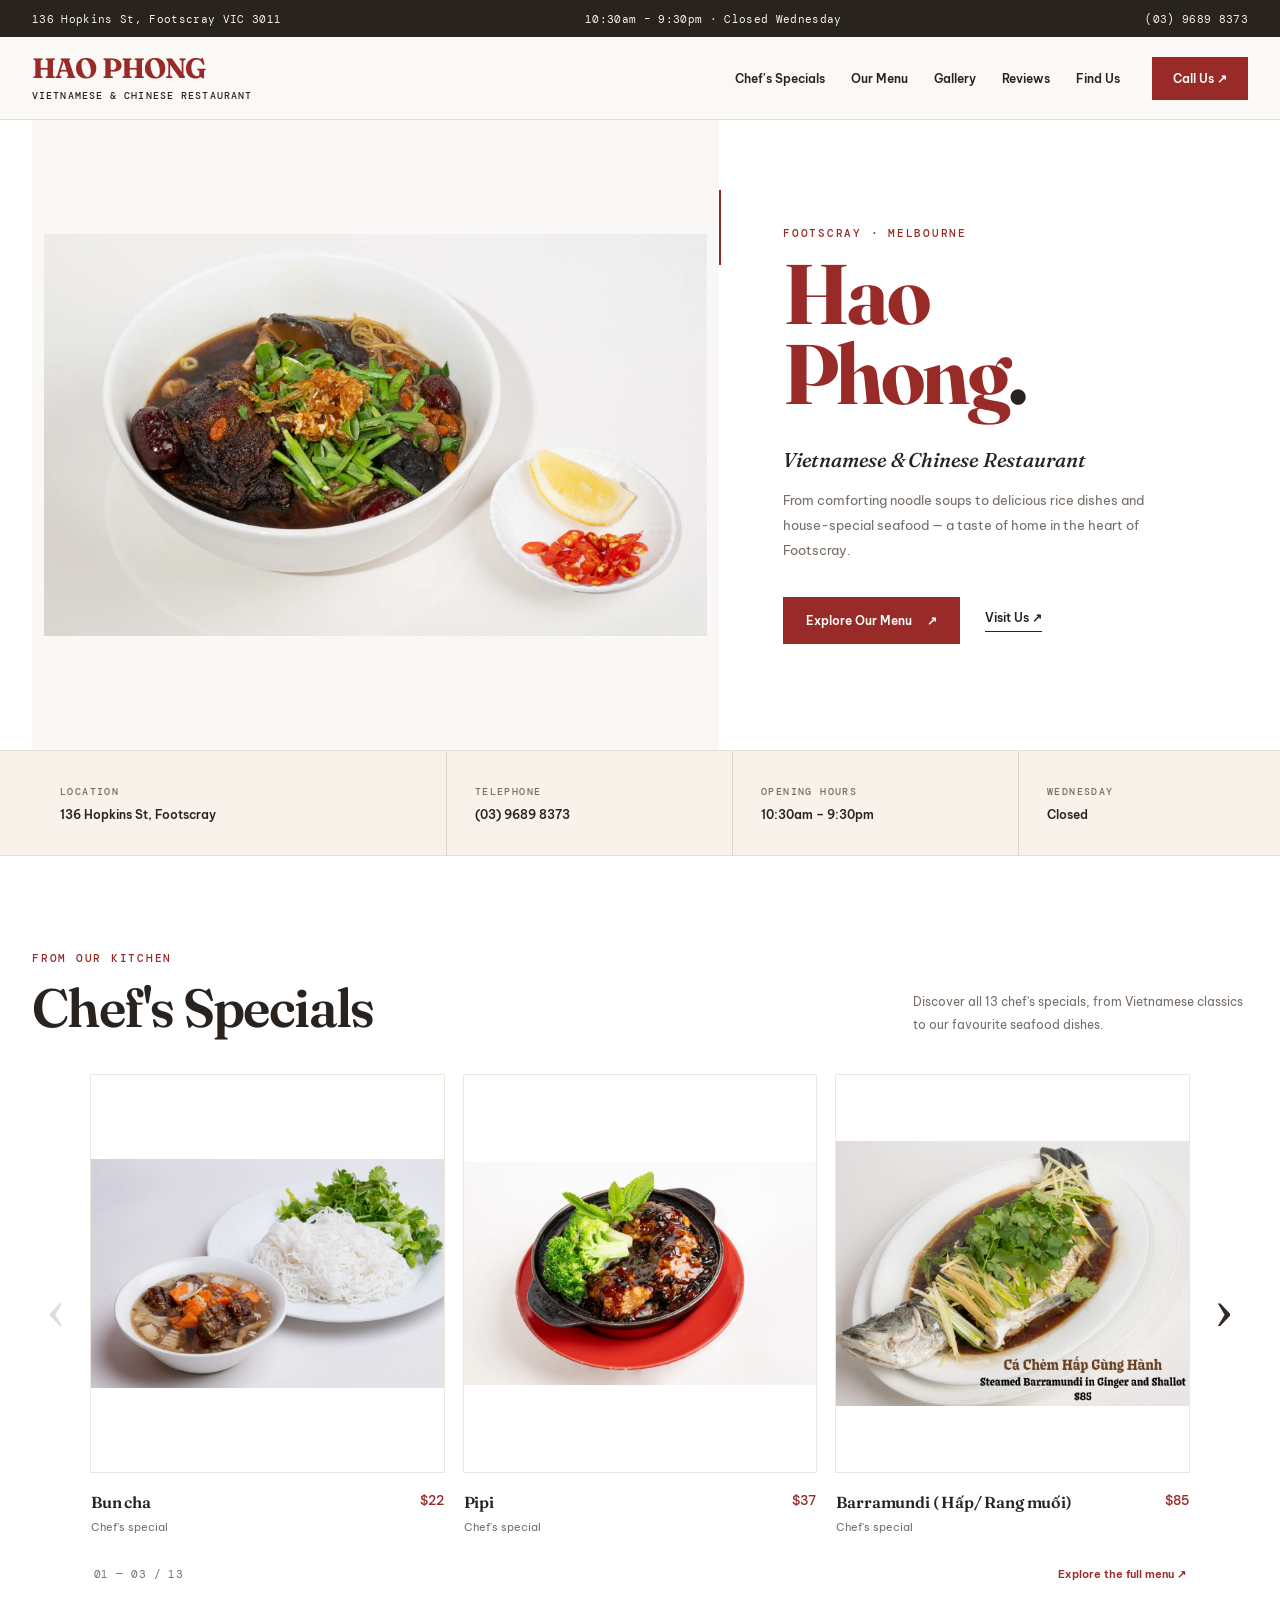
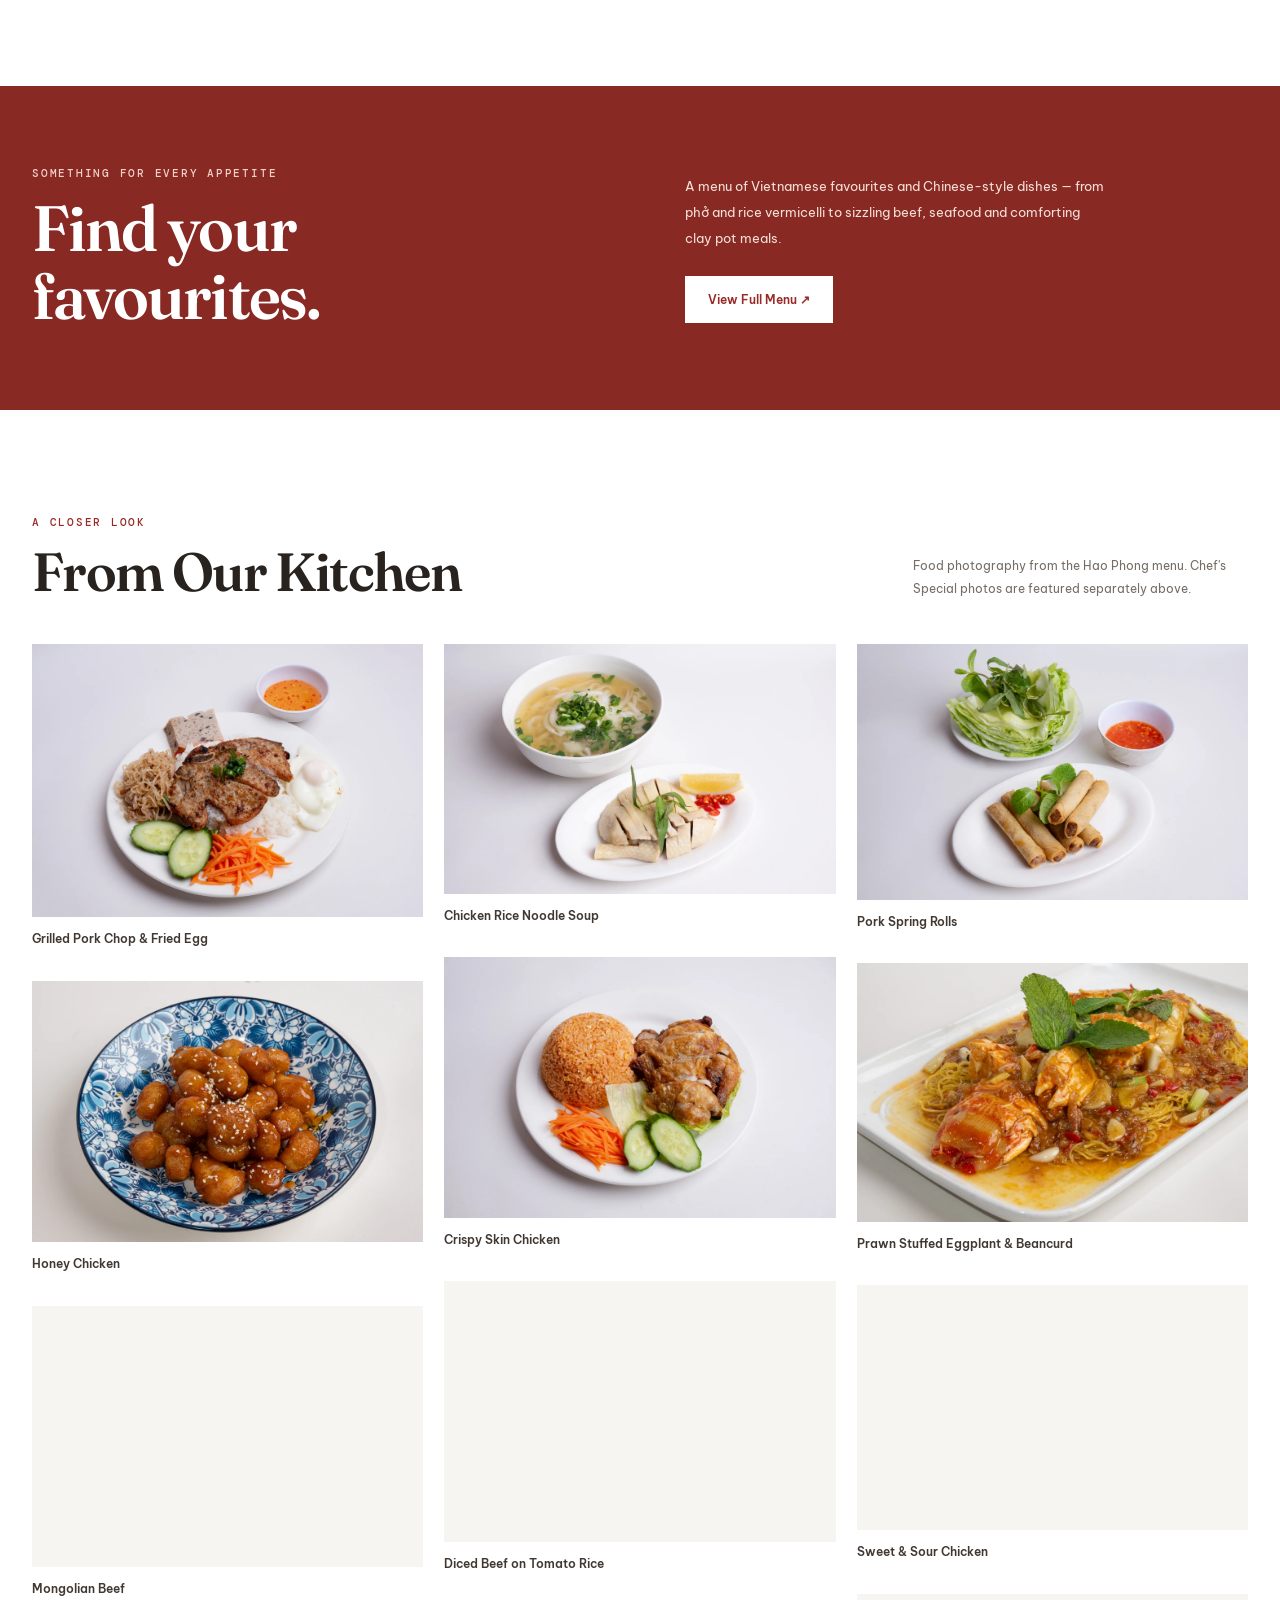
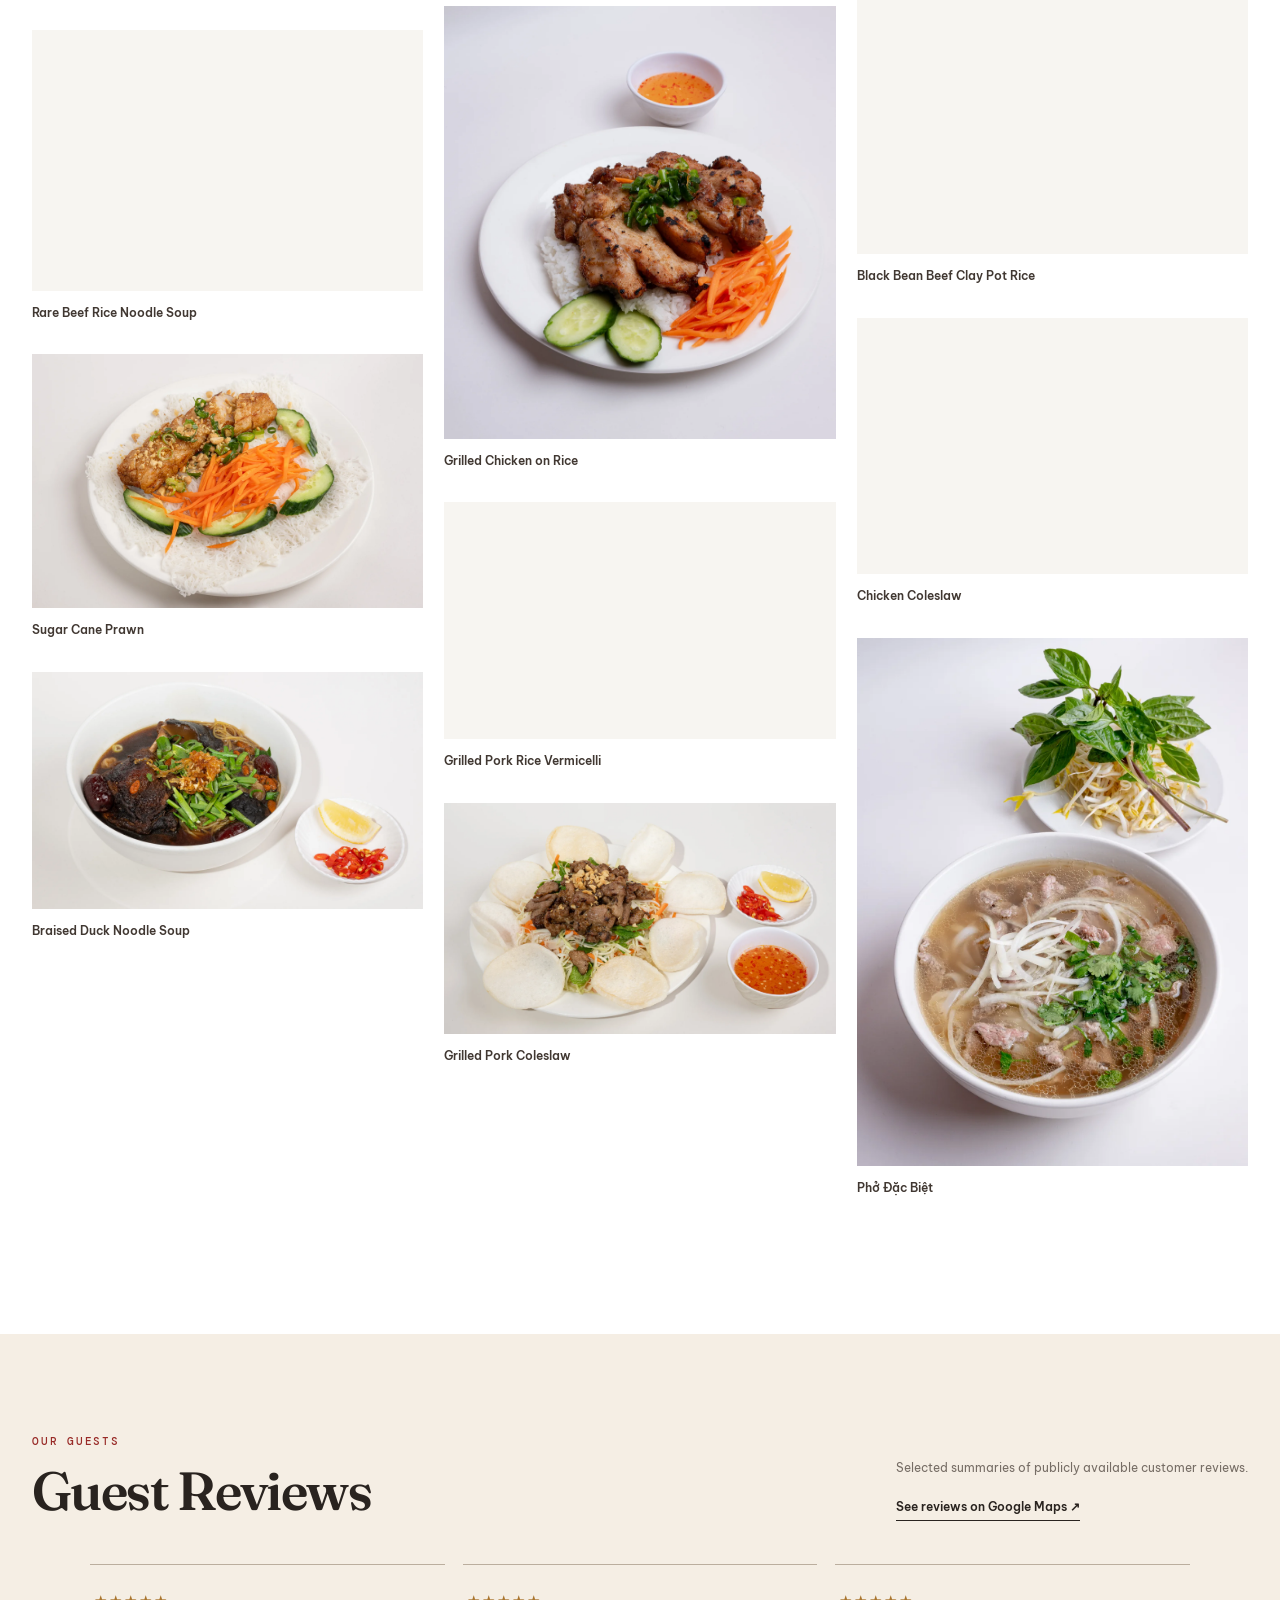
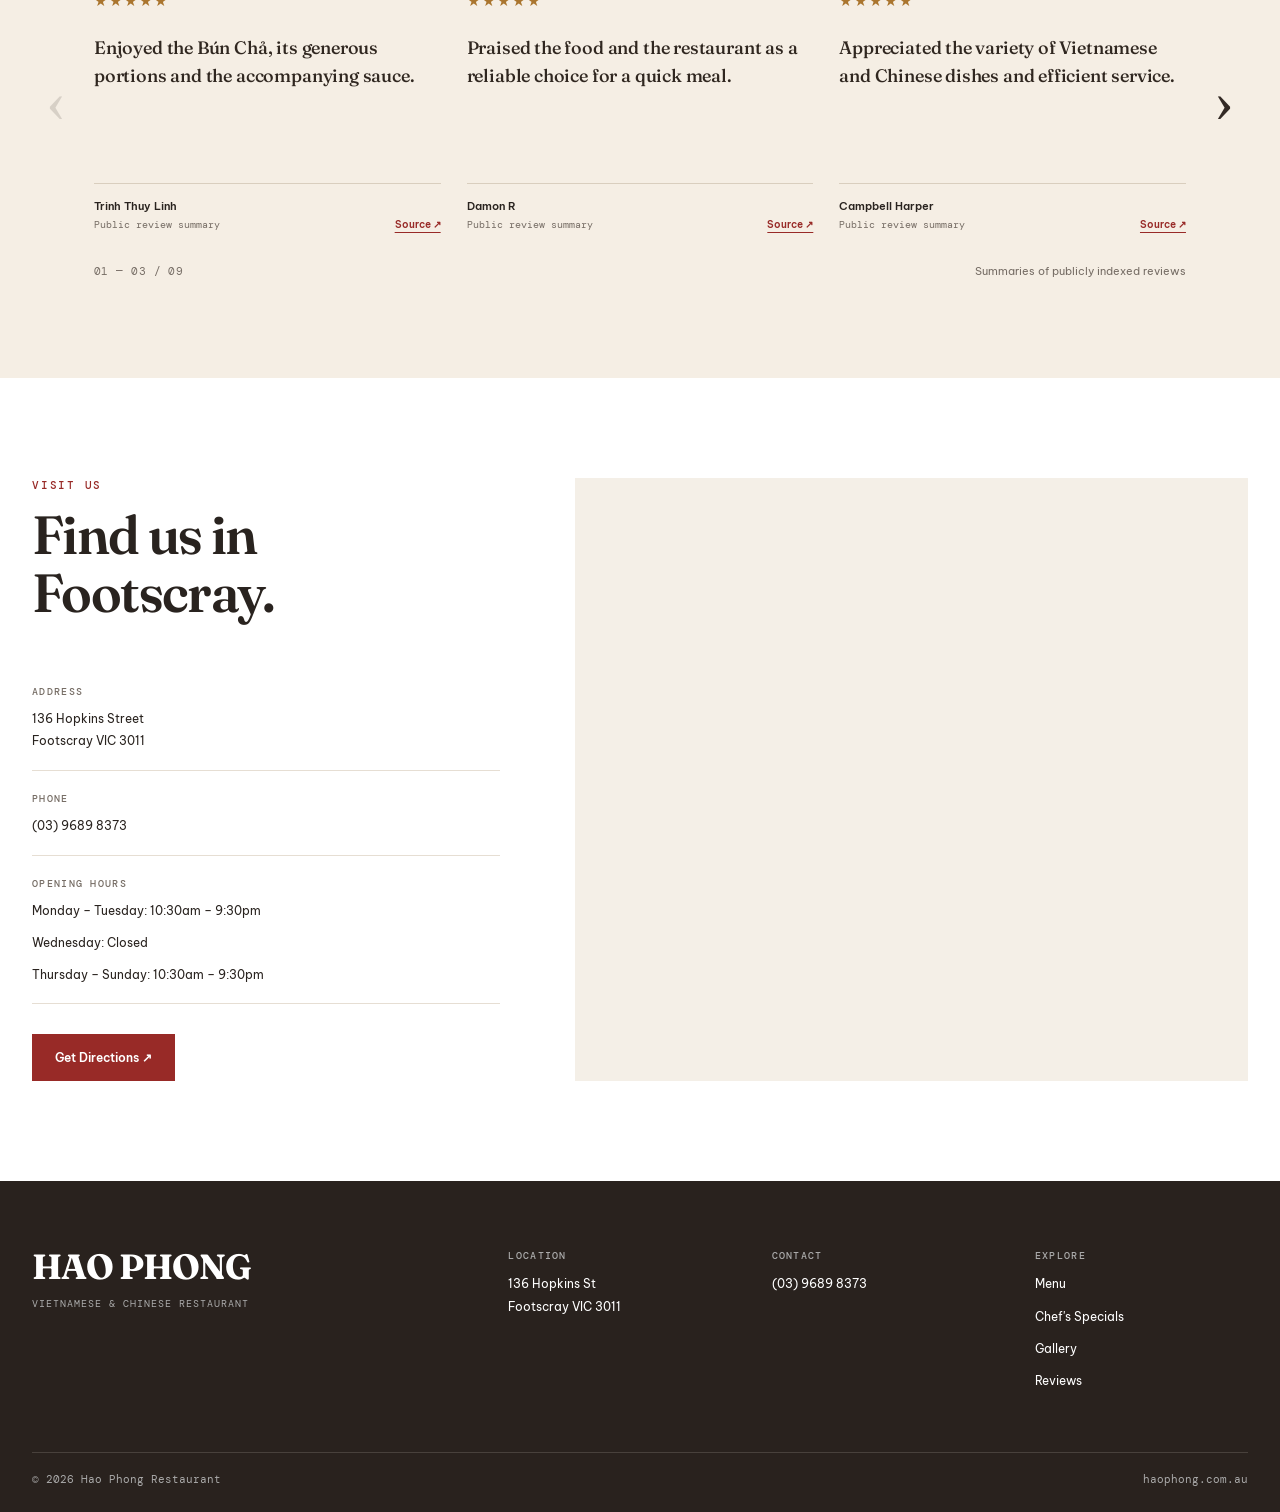
==== index.html @ 71c60405 "Initial commit" ====
<!DOCTYPE html>
<html lang="en">
<head>
  <meta charset="UTF-8">
  <meta name="viewport" content="width=device-width, initial-scale=1">
  <meta name="theme-color" content="#f8f5ef">
  <meta name="description" content="Hao Phong Vietnamese & Chinese Restaurant, 136 Hopkins Street, Footscray. Explore our chef's specials, dishes and customer reviews.">
  <title>Hao Phong | Vietnamese & Chinese Restaurant</title>

  <link rel="preconnect" href="https://fonts.googleapis.com">
  <link rel="preconnect" href="https://fonts.gstatic.com" crossorigin>
  <link href="https://fonts.googleapis.com/css2?family=Be+Vietnam+Pro:wght@400;500;600;700&family=DM+Mono:wght@400;500&family=Fraunces:ital,opsz,wght@0,9..144,500;0,9..144,600;0,9..144,700;1,9..144,500&display=swap" rel="stylesheet">
  
  
  <link rel="stylesheet" href="styles.css">
  <script src="menu-data.js" defer></script>
  <script src="script.js" defer></script>
</head>

<body data-page="home">
  <div class="topbar">
    <div class="container topbar-inner">
      <span>136 Hopkins St, Footscray VIC 3011</span>
      <span>10:30am – 9:30pm · Closed Wednesday</span>
      <a href="tel:+61396898373">(03) 9689 8373</a>
    </div>
  </div>

  <header class="site-header" id="top">
    <div class="container header-inner">
      <a href="index.html" class="brand" aria-label="Hao Phong homepage">
        <strong>HAO PHONG</strong>
        <span>VIETNAMESE & CHINESE RESTAURANT</span>
      </a>

      <button id="mobileToggle" class="mobile-toggle"
              aria-label="Toggle navigation" aria-expanded="false"
              aria-controls="mainNav" type="button">
        <span></span><span></span><span></span>
      </button>

      <nav class="main-nav" id="mainNav">
		<a href="#specials">Chef's Specials</a>
		<a href="menu.html">Our Menu</a>
        <a href="#gallery">Gallery</a>
        <a href="#reviews">Reviews</a>
        <a href="#visit">Find Us</a>
      </nav>

      <a class="header-call" href="tel:+61396898373">
        Call Us ↗
      </a>
    </div>
  </header>

  <main>
    <!-- HERO -->
    <section class="hero">
      <div class="container hero-grid">
        <div class="hero-image">
          <img src="images/a.webp" alt="Hao Phong signature dish"
               fetchpriority="high">
        </div>

        <div class="hero-copy">
          <p class="eyebrow">FOOTSCRAY · MELBOURNE</p>
          <h1>Hao<br>Phong<span>.</span></h1>
          <h2>Vietnamese & Chinese Restaurant</h2>
          <p>
            From comforting noodle soups to delicious rice dishes
            and house-special seafood — a taste of home in the
            heart of Footscray.
          </p>

          <div class="hero-actions">
            <a class="button button-primary" href="menu.html">
              Explore Our Menu <span>↗</span>
            </a>
            <a class="text-link" href="#visit">Visit Us ↗</a>
          </div>
        </div>
      </div>
    </section>

    <!-- QUICK INFORMATION -->
    <section class="quick-info">
      <div class="container info-grid">
        <div>
          <small>LOCATION</small>
          <strong>136 Hopkins St, Footscray</strong>
        </div>
        <div>
          <small>TELEPHONE</small>
          <a href="tel:+61396898373">(03) 9689 8373</a>
        </div>
        <div>
          <small>OPENING HOURS</small>
          <strong>10:30am – 9:30pm</strong>
        </div>
        <div>
          <small>WEDNESDAY</small>
          <strong>Closed</strong>
        </div>
      </div>
    </section>

    <!-- CHEF SPECIALS -->
    <section class="section specials-section" id="specials">
      <div class="container">
        <div class="section-heading">
          <div>
            <p class="eyebrow">FROM OUR KITCHEN</p>
            <h2>Chef's Specials</h2>
          </div>
          <p class="section-description">
            Discover all 13 chef's specials, from Vietnamese
            classics to our favourite seafood dishes.
          </p>
        </div>

        <div class="carousel-shell">
          <button class="carousel-arrow" id="chefPrev"
                  aria-label="Previous specials" type="button">‹</button>

          <div class="carousel-track" id="chefTrack"
               tabindex="0" aria-label="Chef's Specials"></div>

          <button class="carousel-arrow" id="chefNext"
                  aria-label="Next specials" type="button">›</button>
        </div>

        <div class="carousel-footer">
          <span id="chefPosition"></span>
          <a href="menu.html#chef-specials">
            Explore the full menu ↗
          </a>
        </div>
      </div>
    </section>

    <!-- MENU TEASER, NOT FULL MENU -->
    <section class="menu-teaser">
      <div class="container teaser-layout">
        <div>
          <p class="eyebrow">SOMETHING FOR EVERY APPETITE</p>
          <h2>Find your<br>favourites.</h2>
        </div>

        <div class="teaser-copy">
          <p>
            A menu of Vietnamese favourites and Chinese-style
            dishes — from phở and rice vermicelli to sizzling
            beef, seafood and comforting clay pot meals.
          </p>

          <a class="button button-primary" href="menu.html">
            View Full Menu ↗
          </a>
        </div>
      </div>
    </section>

    <!-- FOOD GALLERY -->
    <section class="section gallery-section" id="gallery">
      <div class="container">
        <div class="section-heading">
          <div>
            <p class="eyebrow">A CLOSER LOOK</p>
            <h2>From Our Kitchen</h2>
          </div>
          <p class="section-description">
            Food photography from the Hao Phong menu.
            Chef's Special photos are featured separately above.
          </p>
        </div>

        <div id="galleryGrid" class="gallery-grid"></div>
      </div>
    </section>

    <!-- CUSTOMER REVIEWS -->
    <section class="section reviews-section" id="reviews">
      <div class="container">
        <div class="section-heading">
          <div>
            <p class="eyebrow">OUR GUESTS</p>
            <h2>Guest Reviews</h2>
          </div>
          <div class="review-intro">
            <p>
              Selected summaries of publicly available
              customer reviews.
            </p>
            <a class="text-link" target="_blank" rel="noopener"
               href="https://www.google.com/maps/search/?api=1&query=Hao+Phong+Restaurant+136+Hopkins+St+Footscray">
              See reviews on Google Maps ↗
            </a>
          </div>
        </div>

        <div class="carousel-shell">
          <button class="carousel-arrow" id="reviewPrev"
                  aria-label="Previous reviews" type="button">‹</button>

          <div class="carousel-track review-track" id="reviewTrack"
               tabindex="0" aria-label="Customer reviews"></div>

          <button class="carousel-arrow" id="reviewNext"
                  aria-label="Next reviews" type="button">›</button>
        </div>

        <div class="carousel-footer">
          <span id="reviewPosition"></span>
          <span>Summaries of publicly indexed reviews</span>
        </div>
      </div>
    </section>

    <!-- LOCATION -->
    <section class="section visit-section" id="visit">
      <div class="container visit-grid">
        <div>
          <p class="eyebrow">VISIT US</p>
          <h2>Find us in<br>Footscray.</h2>

          <div class="visit-details">
            <div>
              <small>ADDRESS</small>
              <p>136 Hopkins Street<br>Footscray VIC 3011</p>
            </div>

            <div>
              <small>PHONE</small>
              <p><a href="tel:+61396898373">(03) 9689 8373</a></p>
            </div>

            <div>
              <small>OPENING HOURS</small>
              <p>Monday – Tuesday: 10:30am – 9:30pm</p>
              <p>Wednesday: Closed</p>
              <p>Thursday – Sunday: 10:30am – 9:30pm</p>
            </div>
          </div>

          <a class="button button-primary" target="_blank" rel="noopener"
             href="https://www.google.com/maps/search/?api=1&query=Hao+Phong+Restaurant+136+Hopkins+St+Footscray">
            Get Directions ↗
          </a>
        </div>

        <div class="map-wrap">
          <iframe title="Hao Phong Restaurant on Google Maps"
            loading="lazy"
            referrerpolicy="no-referrer-when-downgrade"
            src="https://www.google.com/maps?q=Hao%20Phong%20Restaurant%20136%20Hopkins%20St%20Footscray%20VIC%203011&output=embed">
          </iframe>
        </div>
      </div>
    </section>
  </main>

  <footer class="footer">
    <div class="container footer-grid">
      <div class="footer-brand">
        <strong>HAO PHONG</strong>
        <span>VIETNAMESE & CHINESE RESTAURANT</span>
      </div>

      <div>
        <small>LOCATION</small>
        <p>136 Hopkins St<br>Footscray VIC 3011</p>
      </div>

      <div>
        <small>CONTACT</small>
        <a href="tel:+61396898373">(03) 9689 8373</a>
      </div>

      <div class="footer-links">
        <small>EXPLORE</small>
        <a href="menu.html">Menu</a>
        <a href="#specials">Chef's Specials</a>
        <a href="#gallery">Gallery</a>
        <a href="#reviews">Reviews</a>
      </div>
    </div>

    <div class="container footer-bottom">
      <span>© 2026 Hao Phong Restaurant</span>
      <span>haophong.com.au</span>
    </div>
  </footer>

  <a class="mobile-call" href="tel:+61396898373">
    Call Hao Phong · (03) 9689 8373
  </a>
</body>
</html>
---- styles.css ----
:root {
  --red: #9f2429;
  --red-dark: #79191f;
  --ink: #251f1b;
  --muted: #736b64;
  --cream: #f8f5ef;
  --sand: #f0ebe2;
  --white: #fff;
  --line: #e0d9cf;
  --max: 1280px;
  --sans: "Be Vietnam Pro", "Microsoft YaHei", sans-serif;
  --serif: "Fraunces", Georgia, serif;
  --mono: "DM Mono", "Microsoft YaHei", monospace;
}

* { box-sizing: border-box; }

html { scroll-behavior: smooth; }

body {
  margin: 0;
  color: var(--ink);
  background: var(--cream);
  font-family: var(--sans);
  -webkit-font-smoothing: antialiased;
  -moz-osx-font-smoothing: grayscale;
}

a { color: inherit; text-decoration: none; }
button, input { font: inherit; }
button { cursor: pointer; }
img { display: block; max-width: 100%; }
[hidden] { display: none !important; }

button:focus-visible,
a:focus-visible,
input:focus-visible {
  outline: 2px solid var(--red);
  outline-offset: 3px;
}

.container {
  width: min(var(--max), calc(100% - 56px));
  margin: 0 auto;
}

section[id] { scroll-margin-top: 110px; }

.eyebrow {
  margin: 0 0 14px;
  color: var(--red);
  font-family: var(--mono);
  font-size: 11px;
  font-weight: 500;
  letter-spacing: .16em;
  text-transform: uppercase;
}

h1, h2, h3, p { overflow-wrap: break-word; }

/* ======================================
   TOP BAR + HEADER
====================================== */

.topbar {
  background: var(--ink);
  color: #f8f3ed;
  font-family: var(--mono);
  font-size: 11px;
  letter-spacing: .03em;
  font-variant-numeric: tabular-nums;
}

.topbar-inner {
  min-height: 37px;
  display: flex;
  align-items: center;
  justify-content: space-between;
  gap: 20px;
}

.site-header {
  position: sticky;
  top: 0;
  z-index: 100;
  background: rgba(248,245,239,.97);
  border-bottom: 1px solid var(--line);
  backdrop-filter: blur(12px);
}

.header-inner {
  min-height: 85px;
  display: flex;
  align-items: center;
  gap: 32px;
}

.brand {
  display: flex;
  flex-direction: column;
  gap: 7px;
  margin-right: auto;
}

.brand strong {
  color: var(--red);
  font-family: var(--serif);
  font-size: 28px;
  font-weight: 700;
  letter-spacing: -.03em;
  line-height: 1;
}

.brand span {
  font-family: var(--mono);
  font-size: 10px;
  font-weight: 500;
  letter-spacing: .12em;
  text-transform: uppercase;
}

.main-nav {
  display: flex;
  align-items: center;
  gap: 26px;
}

.main-nav a {
  position: relative;
  padding: 32px 0;
  font-size: 12px;
  font-weight: 600;
  white-space: nowrap;
}

.main-nav a::after {
  content: "";
  position: absolute;
  bottom: 23px;
  left: 0;
  right: 100%;
  height: 2px;
  background: var(--red);
  transition: right .2s;
}

.main-nav a:hover::after,
.main-nav a.active::after {
  right: 0;
}

.header-call {
  padding: 13px 18px;
  background: var(--ink);
  color: white;
  font-size: 12px;
  font-weight: 600;
  white-space: nowrap;
}

.header-call:hover {
  background: var(--red);
}

.mobile-toggle { display: none; }

/* ======================================
   BUTTONS
====================================== */

.button {
  min-height: 47px;
  padding: 0 22px;
  display: inline-flex;
  align-items: center;
  justify-content: center;
  gap: 15px;
  font-size: 12px;
  font-weight: 600;
  border: 1px solid transparent;
  transition: background .2s, color .2s;
}

.button-primary {
  background: var(--red);
  color: white;
}

.button-primary:hover {
  background: var(--red-dark);
}

.button-outline {
  background: transparent;
  border-color: var(--ink);
}

.button-outline:hover {
  background: var(--ink);
  color: white;
}

.text-link {
  display: inline-flex;
  align-items: center;
  padding-bottom: 6px;
  border-bottom: 1px solid currentColor;
  font-size: 12px;
  font-weight: 600;
}

.text-link:hover { color: var(--red); }

/* ======================================
   HERO
====================================== */

.hero { background: #fff; }

.hero-grid {
  min-height: 590px;
  display: grid;
  grid-template-columns: minmax(0, 1.18fr) minmax(0, .9fr);
}

.hero-image {
  display: flex;
  align-items: center;
  justify-content: center;
  min-width: 0;
  background: white;
}

.hero-image img {
  width: 100%;
  max-height: 640px;
  object-fit: contain;
}

.hero-copy {
  display: flex;
  flex-direction: column;
  justify-content: center;
  padding: 60px 45px 60px 65px;
}

.hero-copy h1 {
  margin: 0;
  font: 700 clamp(68px, 6.6vw, 102px)/.95 var(--serif);
  letter-spacing: -.03em;
  color: var(--red);
}

.hero-copy h1 span { color: var(--ink); }

.hero-copy h2 {
  margin: 28px 0 14px;
  font: italic 500 20px/1.4 var(--serif);
  letter-spacing: -.01em;
}

.hero-copy > p:not(.eyebrow) {
  max-width: 400px;
  margin: 0;
  color: var(--muted);
  font-size: 13px;
  line-height: 1.9;
}

.hero-actions {
  display: flex;
  flex-wrap: wrap;
  align-items: center;
  gap: 25px;
  margin-top: 32px;
}

/* ======================================
   QUICK INFO
====================================== */

.quick-info {
  background: var(--sand);
  border-block: 1px solid var(--line);
}

.info-grid {
  display: grid;
  grid-template-columns: 1.45fr 1fr 1fr .8fr;
}

.info-grid > div {
  min-height: 104px;
  padding: 20px 25px;
  display: flex;
  flex-direction: column;
  justify-content: center;
  gap: 9px;
  border-right: 1px solid #d9d1c5;
}

.info-grid > div:last-child { border-right: 0; }

.info-grid small,
.visit-details small,
.footer small {
  color: var(--muted);
  font-family: var(--mono);
  font-size: 10px;
  font-weight: 500;
  letter-spacing: .13em;
  text-transform: uppercase;
}

.info-grid strong,
.info-grid a {
  font-size: 12px;
  font-weight: 600;
  font-variant-numeric: tabular-nums;
}

/* ======================================
   SECTIONS
====================================== */

.section { padding: 100px 0; }

.section-heading {
  display: flex;
  align-items: end;
  justify-content: space-between;
  gap: 38px;
  margin-bottom: 43px;
}

.section-heading h2,
.visit-section h2,
.menu-teaser h2 {
  font: 600 clamp(39px, 4.4vw, 60px)/1.08 var(--serif);
  letter-spacing: -.03em;
  margin: 0;
}

.section-description {
  max-width: 350px;
  color: var(--muted);
  font-size: 12px;
  line-height: 1.9;
  margin: 0;
}

/* ======================================
   CAROUSELS
====================================== */

.carousel-shell {
  display: grid;
  grid-template-columns: 48px minmax(0, 1fr) 48px;
  align-items: center;
  gap: 14px;
}

.carousel-arrow {
  width: 48px;
  height: 75px;
  padding: 0;
  background: transparent;
  border: 0;
  font: 300 58px/1 Georgia, serif;
  color: var(--ink);
}

.carousel-arrow:hover:not(:disabled) {
  color: var(--red);
}

.carousel-arrow:disabled {
  opacity: .2;
  cursor: default;
}

.carousel-track {
  display: grid;
  grid-auto-flow: column;
  grid-auto-columns: calc((100% - 36px) / 3);
  gap: 18px;
  overflow-x: auto;
  scroll-behavior: smooth;
  scroll-snap-type: x mandatory;
  overscroll-behavior-x: contain;
  scrollbar-width: none;
}

.carousel-track::-webkit-scrollbar { display: none; }

.carousel-track > * {
  min-width: 0;
  scroll-snap-align: start;
}

.carousel-footer {
  margin: 23px 62px 0;
  display: flex;
  justify-content: space-between;
  gap: 20px;
  color: var(--muted);
  font-size: 11px;
}

#chefPosition,
#reviewPosition {
  font-family: var(--mono);
  font-variant-numeric: tabular-nums;
  letter-spacing: .04em;
}

.carousel-footer a {
  color: var(--red);
  font-weight: 600;
}

/* ======================================
   CHEF SPECIALS
====================================== */

.specials-section { background: white; }

.chef-card {
  display: flex;
  flex-direction: column;
  height: 100%;
}

.chef-photo {
  aspect-ratio: 4 / 3.7;
  display: flex;
  align-items: center;
  justify-content: center;
  overflow: hidden;
  background: #faf8f5;
  border: 1px solid var(--line);
}

.chef-photo img {
  width: 100%;
  height: 100%;
  object-fit: contain;
}

.chef-photo .placeholder {
  padding: 30px;
  color: #968b80;
  text-align: center;
  font-family: var(--mono);
  font-size: 11px;
  font-weight: 500;
  letter-spacing: .13em;
}

.chef-card-info {
  display: flex;
  align-items: start;
  justify-content: space-between;
  gap: 17px;
  padding: 17px 1px 8px;
}

.chef-card-info h3 {
  margin: 0;
  font-family: var(--serif);
  font-size: 16px;
  font-weight: 600;
  letter-spacing: -.01em;
  line-height: 1.45;
}

.chef-card-info p {
  margin: 5px 0 0;
  color: var(--muted);
  font-size: 11px;
}

.chef-price {
  color: var(--red);
  font-family: var(--mono);
  font-size: 14px;
  font-weight: 500;
  font-variant-numeric: tabular-nums;
  white-space: nowrap;
}

/* ======================================
   SHORT MENU PROMOTION
====================================== */

.menu-teaser {
  background: var(--red);
  color: white;
  padding: 77px 0;
}

.teaser-layout {
  display: grid;
  grid-template-columns: 1fr 1fr;
  gap: 90px;
  align-items: center;
}

.menu-teaser .eyebrow { color: #f3cfc9; }

.menu-teaser h2 { font-size: clamp(42px, 5vw, 70px); }

.teaser-copy p {
  max-width: 420px;
  margin: 0 0 25px;
  color: #f3dcda;
  font-size: 13px;
  line-height: 1.9;
}

.teaser-copy .button {
  background: white;
  color: var(--red);
}

.teaser-copy .button:hover {
  background: #f0e4db;
}

/* ======================================
   FOOD GALLERY
====================================== */

.gallery-section { background: #fff; }

.gallery-grid {
  columns: 3;
  column-gap: 18px;
}

.gallery-item {
  display: inline-block;
  width: 100%;
  margin: 0 0 27px;
  break-inside: avoid;
  vertical-align: top;
}

.gallery-item img {
  width: 100%;
  height: auto;
  object-fit: contain;
}

.gallery-item figcaption {
  padding: 13px 0 0;
  font-size: 12px;
  font-weight: 600;
  line-height: 1.7;
}

/* ======================================
   CUSTOMER REVIEWS
====================================== */

.reviews-section { background: var(--sand); }

.review-intro { max-width: 360px; }

.review-intro p {
  margin: 0 0 17px;
  font-size: 12px;
  line-height: 1.9;
  color: var(--muted);
}

.review-card {
  min-height: 268px;
  padding: 28px;
  display: flex;
  flex-direction: column;
  background: white;
  border: 1px solid var(--line);
}

.review-stars {
  color: #ac812f;
  font-size: 17px;
  letter-spacing: 2px;
}

.review-summary {
  margin: 23px 0 27px;
  font: 500 17px/1.6 var(--serif);
  letter-spacing: -.01em;
}

.review-meta {
  display: flex;
  justify-content: space-between;
  align-items: end;
  gap: 10px;
  margin-top: auto;
}

.review-meta strong {
  display: block;
  font-size: 12px;
}

.review-meta small {
  display: block;
  margin-top: 5px;
  color: var(--muted);
  font-family: var(--mono);
  font-size: 10px;
}

.review-meta a {
  color: var(--red);
  white-space: nowrap;
  font-size: 11px;
  font-weight: 600;
}

/* ======================================
   LOCATION
====================================== */

.visit-section { background: white; }

.visit-grid {
  display: grid;
  grid-template-columns: .82fr 1.18fr;
  align-items: stretch;
  gap: 75px;
}

.visit-details { margin: 42px 0 30px; }

.visit-details > div {
  padding: 17px 0;
  border-bottom: 1px solid var(--line);
}

.visit-details p {
  margin: 9px 0 0;
  font-size: 12px;
  line-height: 1.9;
  font-variant-numeric: tabular-nums;
}

.map-wrap {
  min-height: 570px;
  background: var(--sand);
}

.map-wrap iframe {
  width: 100%;
  height: 100%;
  min-height: 570px;
  border: 0;
}

/* ======================================
   MENU PAGE HERO
====================================== */

.menu-hero {
  padding: 53px 0 66px;
  background: var(--cream);
  border-bottom: 1px solid var(--line);
}

.menu-hero-inner { max-width: 850px; }

.back-link {
  display: inline-block;
  margin-bottom: 45px;
  color: var(--muted);
  font-size: 12px;
  font-weight: 600;
}

.back-link:hover { color: var(--red); }

.menu-hero h1 {
  margin: 0 0 18px;
  font: 700 clamp(65px, 7vw, 100px)/1.04 var(--serif);
  letter-spacing: -.03em;
}

.menu-hero h1 span { color: var(--red); }

.menu-hero-inner > p:last-child {
  margin: 0;
  max-width: 530px;
  color: var(--muted);
  font-size: 13px;
  line-height: 1.9;
}

/* ======================================
   MENU PAGE CONTROLS
====================================== */

.menu-page-section {
  padding: 66px 0 95px;
  background: white;
}

.menu-controls {
  display: flex;
  align-items: end;
  justify-content: space-between;
  gap: 40px;
  margin-bottom: 25px;
}

.small-heading {
  margin: 0 0 7px;
  font-family: var(--mono);
  font-size: 11px;
  font-weight: 500;
  letter-spacing: .14em;
  text-transform: uppercase;
}

#menuTotalCategories {
  color: var(--muted);
  font-family: var(--mono);
  font-size: 11px;
  font-variant-numeric: tabular-nums;
}

.search-field {
  display: flex;
  align-items: center;
  gap: 12px;
  width: min(400px, 100%);
  padding: 0 15px;
  background: var(--cream);
  border: 1px solid var(--line);
}

.search-field > span {
  font-size: 23px;
  color: var(--muted);
}

.search-field input {
  width: 100%;
  min-width: 0;
  height: 49px;
  border: none;
  background: transparent;
  outline: none;
  font-size: 12px;
}

.category-scroller {
  overflow-x: auto;
  padding: 0 0 17px;
  border-bottom: 1px solid var(--line);
  scrollbar-width: thin;
}

.category-tabs {
  display: flex;
  width: max-content;
  gap: 8px;
  align-items: center;
}

.category-tabs button {
  flex: 0 0 auto;
  border: 1px solid var(--line);
  padding: 12px 16px;
  background: var(--cream);
  color: var(--muted);
  font-family: var(--mono);
  font-size: 11px;
  font-weight: 500;
  letter-spacing: .04em;
  text-transform: uppercase;
  white-space: nowrap;
  transition: background .2s, color .2s;
}

.category-tabs button:hover {
  border-color: var(--red);
  color: var(--red);
}

.category-tabs button.active {
  background: var(--red);
  border-color: var(--red);
  color: white;
}

.menu-content-header {
  padding: 50px 0 20px;
  display: flex;
  justify-content: space-between;
  align-items: end;
  gap: 25px;
  border-bottom: 2px solid var(--ink);
}

.menu-content-header h2 {
  margin: 0;
  font: 600 clamp(32px, 4vw, 45px)/1.15 var(--serif);
  letter-spacing: -.025em;
}

#menuItemCount {
  color: var(--muted);
  font-family: var(--mono);
  font-size: 11px;
  font-variant-numeric: tabular-nums;
  white-space: nowrap;
}

.menu-items {
  display: grid;
  grid-template-columns: repeat(2, minmax(0, 1fr));
  column-gap: 60px;
}

.menu-item {
  padding: 21px 0;
  display: flex;
  justify-content: space-between;
  align-items: start;
  gap: 20px;
  border-bottom: 1px solid var(--line);
  min-width: 0;
}

.menu-item-main {
  min-width: 0;
}

.menu-item strong {
  display: block;
  font-size: 13px;
  font-weight: 600;
  line-height: 1.65;
}

.menu-item small {
  display: block;
  margin-top: 6px;
  color: var(--muted);
  font-size: 11px;
  line-height: 1.7;
}

.menu-item .search-category {
  color: var(--red);
  font-family: var(--mono);
  font-size: 10px;
  font-weight: 500;
  letter-spacing: .05em;
  text-transform: uppercase;
}

.menu-price {
  flex: 0 0 auto;
  color: var(--red);
  font-family: var(--mono);
  font-size: 13px;
  font-weight: 500;
  font-variant-numeric: tabular-nums;
  white-space: nowrap;
}

.menu-empty {
  padding: 50px 0;
  text-align: center;
}

.menu-empty h3 {
  font: 600 27px/1.3 var(--serif);
  letter-spacing: -.02em;
}

.menu-empty p {
  color: var(--muted);
  font-size: 12px;
  margin-bottom: 25px;
}

.menu-page-footer {
  margin-top: 45px;
  padding-top: 24px;
  border-top: 1px solid var(--line);
  display: flex;
  align-items: center;
  justify-content: space-between;
  gap: 30px;
}

.menu-page-footer p {
  margin: 0;
  color: var(--muted);
  font-size: 11px;
  line-height: 1.8;
}

/* ======================================
   FOOTER
====================================== */

.footer {
  padding: 64px 0 26px;
  color: white;
  background: var(--ink);
}

.footer-grid {
  display: grid;
  grid-template-columns: 2fr 1fr 1fr 1fr;
  gap: 50px;
}

.footer-brand strong {
  display: block;
  font-family: var(--serif);
  font-size: 36px;
  font-weight: 700;
  letter-spacing: -.03em;
}

.footer-brand span {
  display: block;
  margin-top: 9px;
  color: #aaa;
  font-family: var(--mono);
  font-size: 10px;
  letter-spacing: .1em;
  text-transform: uppercase;
}

.footer small { color: #aaa; }

.footer p,
.footer-grid > div > a {
  display: block;
  margin: 10px 0 0;
  font-size: 12px;
  line-height: 1.85;
  font-variant-numeric: tabular-nums;
}

.footer-grid a:hover { color: #f0c9c4; }

.footer-bottom {
  display: flex;
  justify-content: space-between;
  gap: 15px;
  margin-top: 60px;
  padding-top: 19px;
  border-top: 1px solid #48413c;
  color: #aaa;
  font-family: var(--mono);
  font-size: 11px;
}

.mobile-call { display: none; }

/* ======================================
   TABLET
====================================== */

@media (max-width: 1080px) {
  .main-nav { gap: 15px; }
  .main-nav a { font-size: 11px; }
  .header-inner { gap: 20px; }

  .hero-copy { padding: 42px 25px; }

  .carousel-track {
    grid-auto-columns: calc((100% - 18px) / 2);
  }

  .gallery-grid { columns: 2; }

  .menu-items { column-gap: 35px; }

  .visit-grid { gap: 35px; }
}

/* ======================================
   MOBILE
====================================== */

@media (max-width: 760px) {
  body { padding-bottom: 57px; }

  .container { width: calc(100% - 32px); }

  .topbar-inner { justify-content: center; }
  .topbar-inner span:nth-child(2),
  .topbar-inner a { display: none; }

  .header-inner { min-height: 68px; }

  .brand strong { font-size: 23px; }
  .brand span { font-size: 8px; }
  .header-call { display: none; }

  .mobile-toggle {
    display: flex;
    flex-direction: column;
    justify-content: center;
    gap: 5px;
    padding: 10px;
    background: transparent;
    border: 0;
  }

  .mobile-toggle span {
    display: block;
    width: 25px;
    height: 2px;
    background: var(--ink);
  }

  .main-nav {
    display: none;
    position: absolute;
    left: 0;
    right: 0;
    top: 68px;
    flex-direction: column;
    align-items: stretch;
    gap: 0;
    padding: 8px 20px 20px;
    background: var(--cream);
    border-bottom: 1px solid var(--line);
  }

  .main-nav.open { display: flex; }

  .main-nav a {
    padding: 15px 0;
    border-bottom: 1px solid var(--line);
  }

  .main-nav a::after { display: none; }

  .hero-grid {
    grid-template-columns: 1fr;
    min-height: auto;
  }

  .hero-image img { max-height: 410px; }
  .hero-copy { padding: 36px 12px 50px; }
  .hero-copy h1 { font-size: 68px; }

  .info-grid { grid-template-columns: 1fr 1fr; }

  .info-grid > div {
    min-height: 97px;
    padding: 17px 12px;
    border-bottom: 1px solid var(--line);
  }

  .info-grid > div:nth-child(even) { border-right: 0; }
  .info-grid strong { font-size: 11px; }

  .section { padding: 68px 0; }

  .section-heading {
    flex-direction: column;
    align-items: flex-start;
    gap: 15px;
  }

  .carousel-shell {
    grid-template-columns: 32px minmax(0, 1fr) 32px;
    gap: 4px;
  }

  .carousel-arrow {
    width: 32px;
    font-size: 44px;
  }

  .carousel-track {
    grid-auto-columns: 100%;
    gap: 12px;
  }

  .carousel-footer {
    margin: 20px 37px 0;
  }

  .teaser-layout {
    grid-template-columns: 1fr;
    gap: 30px;
  }

  .menu-teaser { padding: 64px 0; }

  .gallery-grid {
    columns: 2;
    column-gap: 12px;
  }

  .gallery-item { margin-bottom: 19px; }

  .review-card {
    padding: 23px;
    min-height: 240px;
  }

  .visit-grid { grid-template-columns: 1fr; }

  .map-wrap,
  .map-wrap iframe { min-height: 400px; }

  .menu-hero {
    padding: 36px 0 48px;
  }

  .menu-hero h1 { font-size: 62px; }

  .back-link { margin-bottom: 38px; }

  .menu-page-section { padding: 43px 0 72px; }

  .menu-controls {
    flex-direction: column;
    align-items: stretch;
    gap: 20px;
  }

  .search-field { width: 100%; }

  .menu-content-header { padding-top: 37px; }

  .menu-items { grid-template-columns: 1fr; }

  .menu-page-footer {
    flex-direction: column;
    align-items: flex-start;
  }

  .footer-grid {
    grid-template-columns: 1fr 1fr;
    gap: 35px;
  }

  .footer-brand { grid-column: 1 / -1; }

  .footer-bottom {
    flex-direction: column;
    gap: 8px;
  }

  .mobile-call {
    display: flex;
    position: fixed;
    z-index: 200;
    left: 0;
    right: 0;
    bottom: 0;
    height: 57px;
    align-items: center;
    justify-content: center;
    background: var(--red);
    color: white;
    font-size: 12px;
    font-weight: 600;
  }
}

@media (max-width: 480px) {
  .gallery-grid { columns: 1; }

  .hero-copy h1 { font-size: 60px; }

  .footer-grid { grid-template-columns: 1fr; }

  .menu-item {
    padding: 17px 0;
    gap: 12px;
  }
}

@media (prefers-reduced-motion: reduce) {
  html,
  .carousel-track {
    scroll-behavior: auto;
  }

  *,
  *::before,
  *::after {
    transition-duration: .01ms !important;
  }
}

/* ==================================================
   HAO PHONG — V5 EDITORIAL RESTAURANT REDESIGN
   Add AFTER the existing styles.css rules.
================================================== */

:root {
  --red: #982a27;
  --red-dark: #70201f;
  --ink: #29231f;
  --muted: #766d65;
  --cream: #fbf9f5;
  --sand: #f4efe7;
  --line: #e6ded3;
  --sans: "Be Vietnam Pro", "Microsoft YaHei", sans-serif;
  --serif: "Fraunces", Georgia, serif;
  --mono: "DM Mono", "Microsoft YaHei", monospace;
}

html {
  scroll-behavior: smooth;
}

body {
  color: var(--ink);
  background: var(--cream);
  font-family: var(--sans);
  font-size: 14px;
}

.container {
  width: min(1260px, calc(100% - 64px));
}

.site-header {
  background: rgba(251,249,245,.98);
  border-bottom: 1px solid var(--line);
  backdrop-filter: blur(14px);
}

.header-inner {
  min-height: 82px;
}

.brand strong {
  font-family: var(--serif);
  font-size: 28px;
  font-weight: 700;
  letter-spacing: -.03em;
  color: var(--red);
}

.brand span {
  font-family: var(--mono);
  font-size: 10px;
  font-weight: 500;
  letter-spacing: .11em;
}

.main-nav a {
  font-size: 12px;
  font-weight: 600;
}

.header-call {
  background: var(--red);
  padding: 14px 21px;
}

.header-call:hover {
  background: var(--red-dark);
}

.eyebrow {
  color: var(--red);
  font-family: var(--mono);
  font-size: 11px;
  letter-spacing: .16em;
  font-weight: 500;
}

.section-heading h2,
.visit-section h2,
.menu-teaser h2 {
  font: 600 clamp(39px, 4.2vw, 58px)/1.08 var(--serif);
  letter-spacing: -.03em;
}

.section-description {
  max-width: 335px;
  line-height: 1.9;
  font-size: 12px;
}

.button {
  border-radius: 0;
  font-weight: 600;
  letter-spacing: 0;
}

.button-primary {
  background: var(--red);
}

/* ==================================================
   HERO — FOOD FIRST
================================================== */

.hero {
  background: #fff;
}

.hero-grid {
  display: grid;
  grid-template-columns: minmax(0,1.13fr) minmax(0,.87fr);
  min-height: 630px;
}

.hero-image {
  min-width: 0;
  min-height: 580px;
  display: flex;
  align-items: center;
  justify-content: center;
  background: #f9f8f6;
  overflow: hidden;
}

.hero-image img {
  width: 100%;
  height: 100%;
  max-height: 630px;
  padding: 12px;
  object-fit: contain;
  object-position: center;
}

.hero-copy {
  position: relative;
  padding: 70px clamp(35px,5vw,80px);
  display: flex;
  flex-direction: column;
  justify-content: center;
  background: #fff;
}

.hero-copy::before {
  content: "";
  position: absolute;
  top: 70px;
  left: 0;
  width: 2px;
  height: 75px;
  background: var(--red);
}

.hero-copy h1 {
  font: 700 clamp(70px,6.6vw,102px)/.95 var(--serif);
  letter-spacing: -.03em;
  color: var(--red);
}

.hero-copy h2 {
  margin-top: 32px;
  font: italic 500 20px/1.4 var(--serif);
  letter-spacing: -.01em;
}

.hero-copy > p:not(.eyebrow) {
  max-width: 370px;
  font-size: 13px;
  line-height: 1.9;
}

.hero-actions {
  margin-top: 35px;
}

/* ==================================================
   QUICK INFORMATION — THIN RULES, NO CARDS
================================================== */

.quick-info {
  background: #f7f2ea;
}

.info-grid > div {
  padding: 24px 28px;
  border-right: 1px solid #ded6c9;
}

.info-grid small {
  font-family: var(--mono);
  letter-spacing: .14em;
  font-size: 10px;
  font-weight: 500;
}

.info-grid strong,
.info-grid a {
  font-size: 12px;
  font-variant-numeric: tabular-nums;
}

/* ==================================================
   CHEF'S SPECIALS — THREE PORTRAIT IMAGES
================================================== */

.specials-section {
  padding: 95px 0 105px;
  background: white;
}

.specials-section .section-heading {
  margin-bottom: 37px;
}

.carousel-shell {
  grid-template-columns: 48px minmax(0,1fr) 48px;
  gap: 10px;
}

.carousel-track {
  display: grid;
  grid-auto-flow: column;
  grid-auto-columns: calc((100% - 36px) / 3);
  gap: 18px;
  overflow-x: auto;
  scroll-snap-type: x mandatory;
  scroll-behavior: smooth;
  scrollbar-width: none;
  overscroll-behavior-x: contain;
}

.carousel-track::-webkit-scrollbar {
  display: none;
}

.carousel-track > * {
  min-width: 0;
  scroll-snap-align: start;
}

.carousel-arrow {
  height: 76px;
  width: 48px;
  background: transparent;
  color: #332a25;
  font: 300 60px/1 Georgia,serif;
  border: 0;
}

.carousel-arrow:disabled {
  opacity: .15;
}

.chef-card {
  min-width: 0;
  display: flex;
  flex-direction: column;
  height: 100%;
  background: #fff;
}

.chef-photo {
  width: 100%;
  aspect-ratio: 4 / 4.5;
  border: 1px solid #ece6dd;
  background: #f9f7f3;
  display: flex;
  justify-content: center;
  align-items: center;
  overflow: hidden;
}

.chef-photo img {
  width: 100%;
  height: 100%;
  object-fit: contain;
  object-position: center;
  display: block;
  background: #fff;
}

.chef-photo .placeholder {
  width: 100%;
  height: 100%;
  padding: 25px;
  display: flex;
  flex-direction: column;
  justify-content: center;
  align-items: center;
  gap: 12px;
  text-align: center;
  color: var(--muted);
  background: #f6f1e9;
}

.chef-photo .placeholder span {
  color: #c6b9a7;
  font: 600 28px/1 var(--serif);
  letter-spacing: -.03em;
}

.chef-photo .placeholder small {
  font-family: var(--mono);
  font-size: 10px;
  font-weight: 500;
  letter-spacing: .15em;
  text-transform: uppercase;
}

.chef-card-info {
  display: grid;
  grid-template-columns: minmax(0,1fr) auto;
  align-items: start;
  gap: 17px;
  padding: 18px 1px 8px;
}

.chef-card-info h3 {
  font-family: var(--serif);
  font-size: 16px;
  font-weight: 600;
  letter-spacing: -.01em;
  line-height: 1.45;
  margin: 0;
}

.chef-card-info p {
  color: var(--muted);
  font-size: 11px;
  margin: 6px 0 0;
}

.chef-price {
  color: var(--red);
  font-family: var(--mono);
  font-size: 14px;
  font-weight: 500;
  font-variant-numeric: tabular-nums;
  white-space: nowrap;
}

.carousel-footer {
  margin-top: 25px;
  font-size: 11px;
}

/* ==================================================
   MENU TEASER — SHORT AND CLEAN
================================================== */

.menu-teaser {
  padding: 80px 0;
  background: #882923;
}

.menu-teaser h2 {
  font-size: clamp(46px,5vw,72px);
  line-height: 1.06;
  color: #fff;
}

.teaser-copy p {
  color: #f5e0d9;
  line-height: 2;
}

.teaser-copy .button {
  background: #fff;
  color: var(--red);
}

/* ==================================================
   GALLERY — FOOD PORTFOLIO
================================================== */

.gallery-section {
  padding: 105px 0;
  background: #fff;
}

.gallery-grid {
  columns: 3;
  column-gap: 21px;
}

.gallery-item {
  display: inline-block;
  width: 100%;
  margin: 0 0 31px;
  break-inside: avoid;
  background: transparent;
  vertical-align: top;
}

.gallery-photo {
  overflow: hidden;
  background: #f7f5f1;
}

.gallery-photo img {
  width: 100%;
  height: auto;
  display: block;
  object-fit: contain;
  transition: transform .35s ease;
}

.gallery-item:hover img {
  transform: scale(1.025);
}

.gallery-item figcaption {
  padding: 12px 0 0;
  font-size: 12px;
  font-weight: 600;
  line-height: 1.7;
  color: #413832;
}

/* ==================================================
   REVIEWS — EDITORIAL QUOTES, NOT MARKETING CARDS
================================================== */

.reviews-section {
  background: #f5eee4;
}

.review-card {
  display: flex;
  flex-direction: column;
  min-height: 275px;
  padding: 26px 4px 8px;
  border: 0;
  border-top: 1px solid #bbae9e;
  background: transparent;
}

.review-stars {
  color: #aa752e;
  font-size: 15px;
}

.review-summary {
  margin: 24px 0 25px;
  color: #302720;
  font: 500 18px/1.6 var(--serif);
  letter-spacing: -.01em;
}

.review-meta {
  margin-top: auto;
  padding-top: 15px;
  border-top: 1px solid #d9cebe;
}

.review-meta strong {
  font-size: 11px;
  font-weight: 600;
}

.review-meta small {
  font-family: var(--mono);
  font-size: 10px;
  color: var(--muted);
}

.review-meta a {
  font-size: 10px;
  text-decoration: underline;
  text-underline-offset: 4px;
}

/* ==================================================
   MENU.HTML — RESTAURANT MENU TYPOGRAPHY
================================================== */

.menu-hero {
  background: #f8f4ed;
  padding: 48px 0 56px;
  border-bottom: 1px solid var(--line);
}

.menu-hero-inner {
  max-width: 1000px;
}

.menu-hero h1 {
  color: var(--ink);
  font: 700 clamp(65px,7vw,104px)/1.04 var(--serif);
  letter-spacing: -.03em;
}

.menu-hero h1 span {
  color: var(--red);
}

.back-link {
  display: inline-flex;
  color: var(--muted);
  font-size: 11px;
  font-weight: 600;
  margin-bottom: 37px;
}

.menu-page-section {
  background: #fff;
  padding: 52px 0 100px;
}

.menu-controls {
  margin-bottom: 28px;
}

.search-field {
  background: #faf8f4;
  border: 1px solid #e8e1d6;
}

.category-scroller {
  padding-bottom: 15px;
  border-bottom: 1px solid #ded6ca;
  overflow-x: auto;
  scrollbar-width: thin;
}

.category-tabs {
  display: flex;
  gap: 5px;
  width: max-content;
  align-items: stretch;
}

.category-tabs button {
  background: transparent;
  border: 1px solid transparent;
  padding: 13px 17px;
  color: #6d6157;
  font-family: var(--mono);
  font-size: 11px;
  font-weight: 500;
  letter-spacing: .04em;
  text-transform: uppercase;
  white-space: nowrap;
  border-radius: 0;
}

.category-tabs button:hover {
  color: var(--red);
  border-bottom-color: var(--red);
}

.category-tabs button.active {
  color: white;
  background: var(--red);
  border-color: var(--red);
}

.menu-content-header {
  padding: 45px 0 22px;
  border-bottom: 2px solid #302722;
}

.menu-content-header h2 {
  font: 600 clamp(30px,3.3vw,43px)/1.15 var(--serif);
  letter-spacing: -.025em;
  margin: 0;
}

.menu-items {
  display: grid;
  grid-template-columns: repeat(2,minmax(0,1fr));
  column-gap: 65px;
}

.menu-item {
  min-height: 94px;
  padding: 19px 0;
  border-bottom: 1px solid #e7e0d6;
  display: flex;
  align-items: flex-start;
  justify-content: space-between;
  gap: 17px;
}

.menu-item strong {
  color: #312720;
  font-size: 13px;
  font-weight: 600;
  line-height: 1.65;
}

.menu-item small {
  margin-top: 5px;
  font-size: 11px;
  color: #7a7066;
  line-height: 1.6;
}

.menu-price {
  color: var(--red);
  font-family: var(--mono);
  font-size: 13px;
  font-weight: 500;
  white-space: nowrap;
  font-variant-numeric: tabular-nums;
}

.menu-error {
  padding: 25px 0;
  font-size: 14px;
  color: var(--red);
  line-height: 1.8;
}

.menu-page-footer {
  border-top: 1px solid var(--line);
  margin-top: 45px;
  padding-top: 24px;
}

/* ==================================================
   FOOTER
================================================== */

.footer {
  background: #29221e;
}

.footer-brand strong {
  font-family: var(--serif);
  font-size: 35px;
  font-weight: 700;
  letter-spacing: -.03em;
}

/* ==================================================
   TABLET
================================================== */

@media (max-width: 1080px) {
  .container {
    width: calc(100% - 44px);
  }

  .carousel-track {
    grid-auto-columns: calc((100% - 18px) / 2);
  }

  .gallery-grid {
    columns: 2;
  }

  .menu-items {
    column-gap: 30px;
  }

  .hero-copy {
    padding: 40px 30px;
  }
}

/* ==================================================
   MOBILE
================================================== */

@media (max-width: 760px) {
  .container {
    width: calc(100% - 32px);
  }

  .hero-grid {
    display: grid;
    grid-template-columns: 1fr;
    min-height: 0;
  }

  .hero-image {
    min-height: 0;
  }

  .hero-image img {
    max-height: 390px;
    height: auto;
    padding: 0;
  }

  .hero-copy {
    padding: 37px 5px 52px;
  }

  .hero-copy::before {
    display: none;
  }

  .hero-copy h1 {
    font-size: 66px;
  }

  .section-heading h2,
  .visit-section h2 {
    font-size: 40px;
  }

  .specials-section,
  .gallery-section {
    padding: 68px 0;
  }

  .carousel-shell {
    grid-template-columns: 31px minmax(0,1fr) 31px;
    gap: 4px;
  }

  .carousel-track {
    grid-auto-columns: 100%;
    gap: 12px;
  }

  .carousel-arrow {
    width: 31px;
    font-size: 45px;
  }

  .chef-photo {
    aspect-ratio: 4 / 4.2;
  }

  .carousel-footer {
    margin-inline: 37px;
  }

  .gallery-grid {
    columns: 2;
    column-gap: 12px;
  }

  .gallery-item {
    margin-bottom: 19px;
  }

  .review-card {
    min-height: 250px;
  }

  .menu-hero {
    padding: 35px 0 48px;
  }

  .menu-hero h1 {
    font-size: 58px;
  }

  .menu-page-section {
    padding: 35px 0 70px;
  }

  .menu-items {
    grid-template-columns: 1fr;
  }

  .menu-content-header {
    padding-top: 33px;
  }

  .menu-item {
    min-height: 0;
    padding: 18px 0;
  }

  .category-tabs button {
    padding: 11px 13px;
  }

  .menu-page-footer {
    flex-direction: column;
    align-items: flex-start;
  }
}

@media (max-width: 480px) {
  .gallery-grid {
    columns: 1;
  }

  .hero-copy h1 {
    font-size: 58px;
  }

  .chef-photo {
    aspect-ratio: 4 / 4;
  }
}

@media (prefers-reduced-motion: reduce) {
  html,
  .carousel-track {
    scroll-behavior: auto;
  }
}
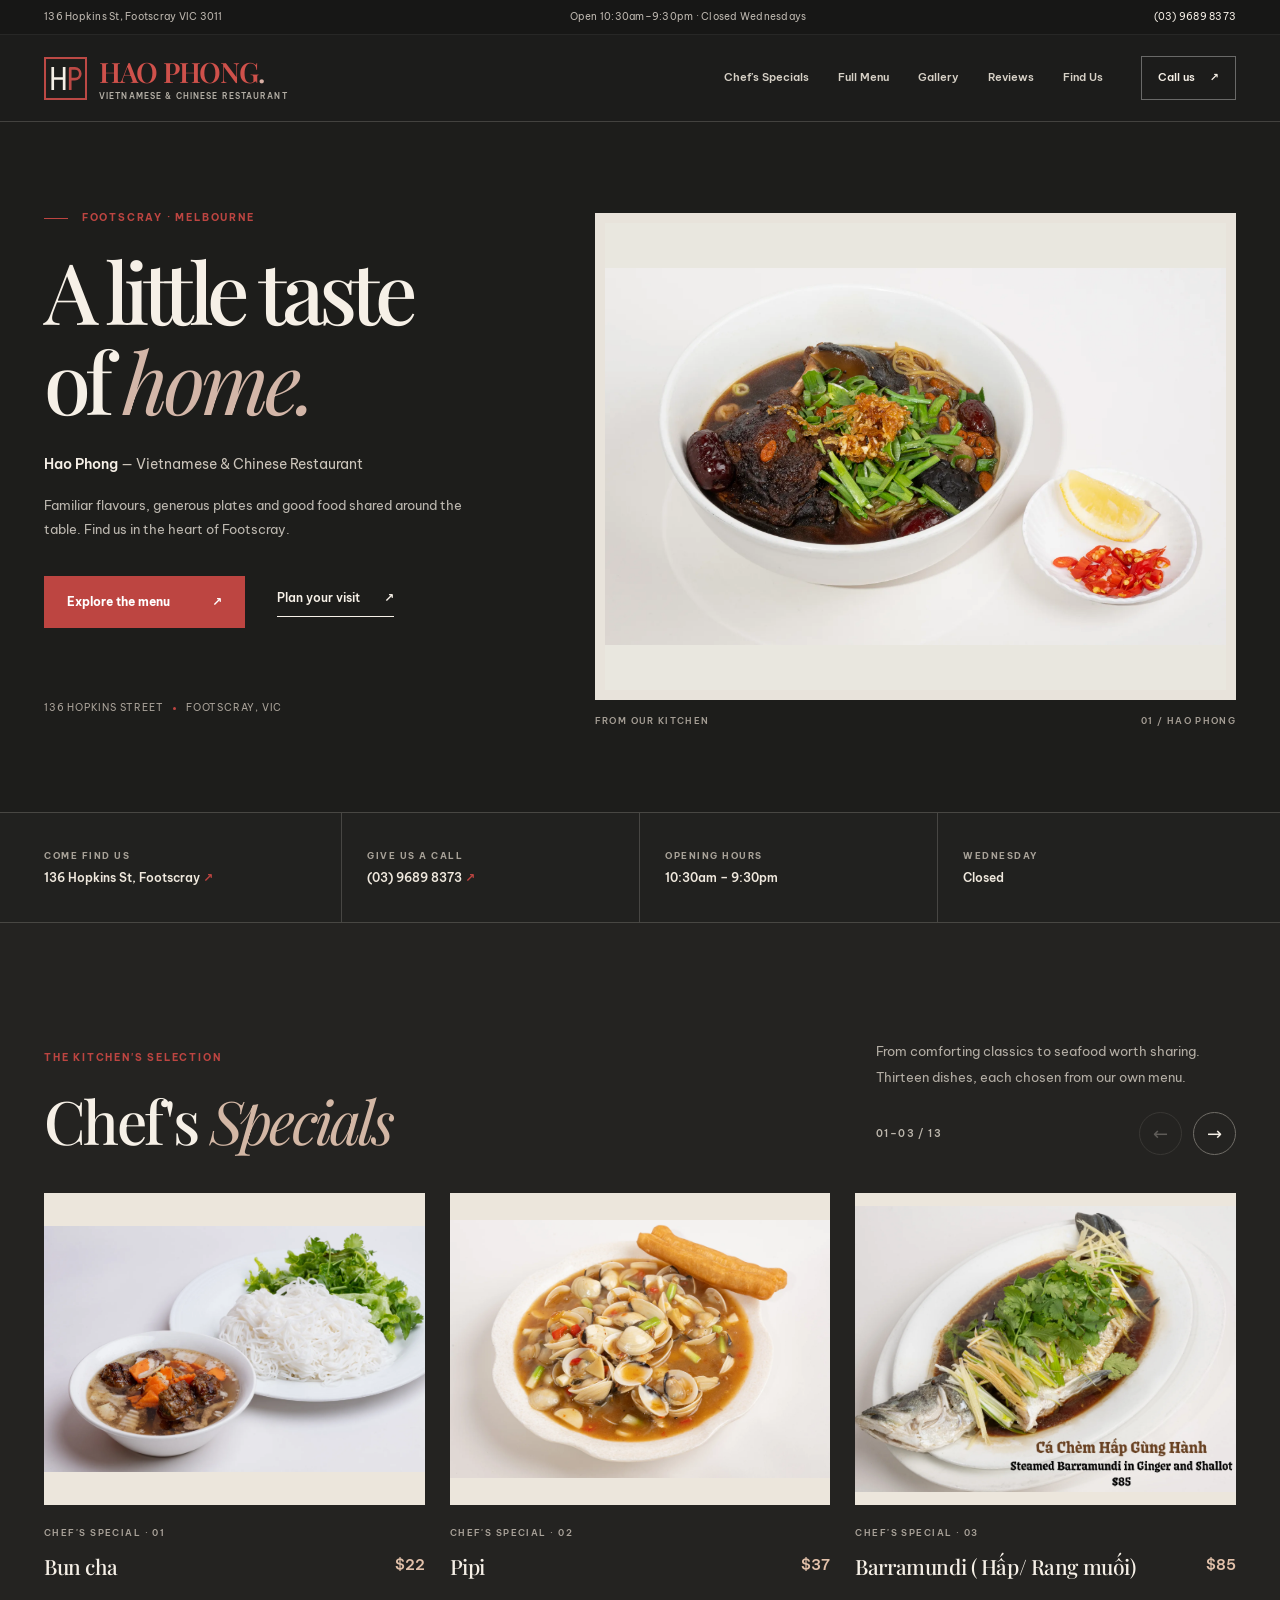
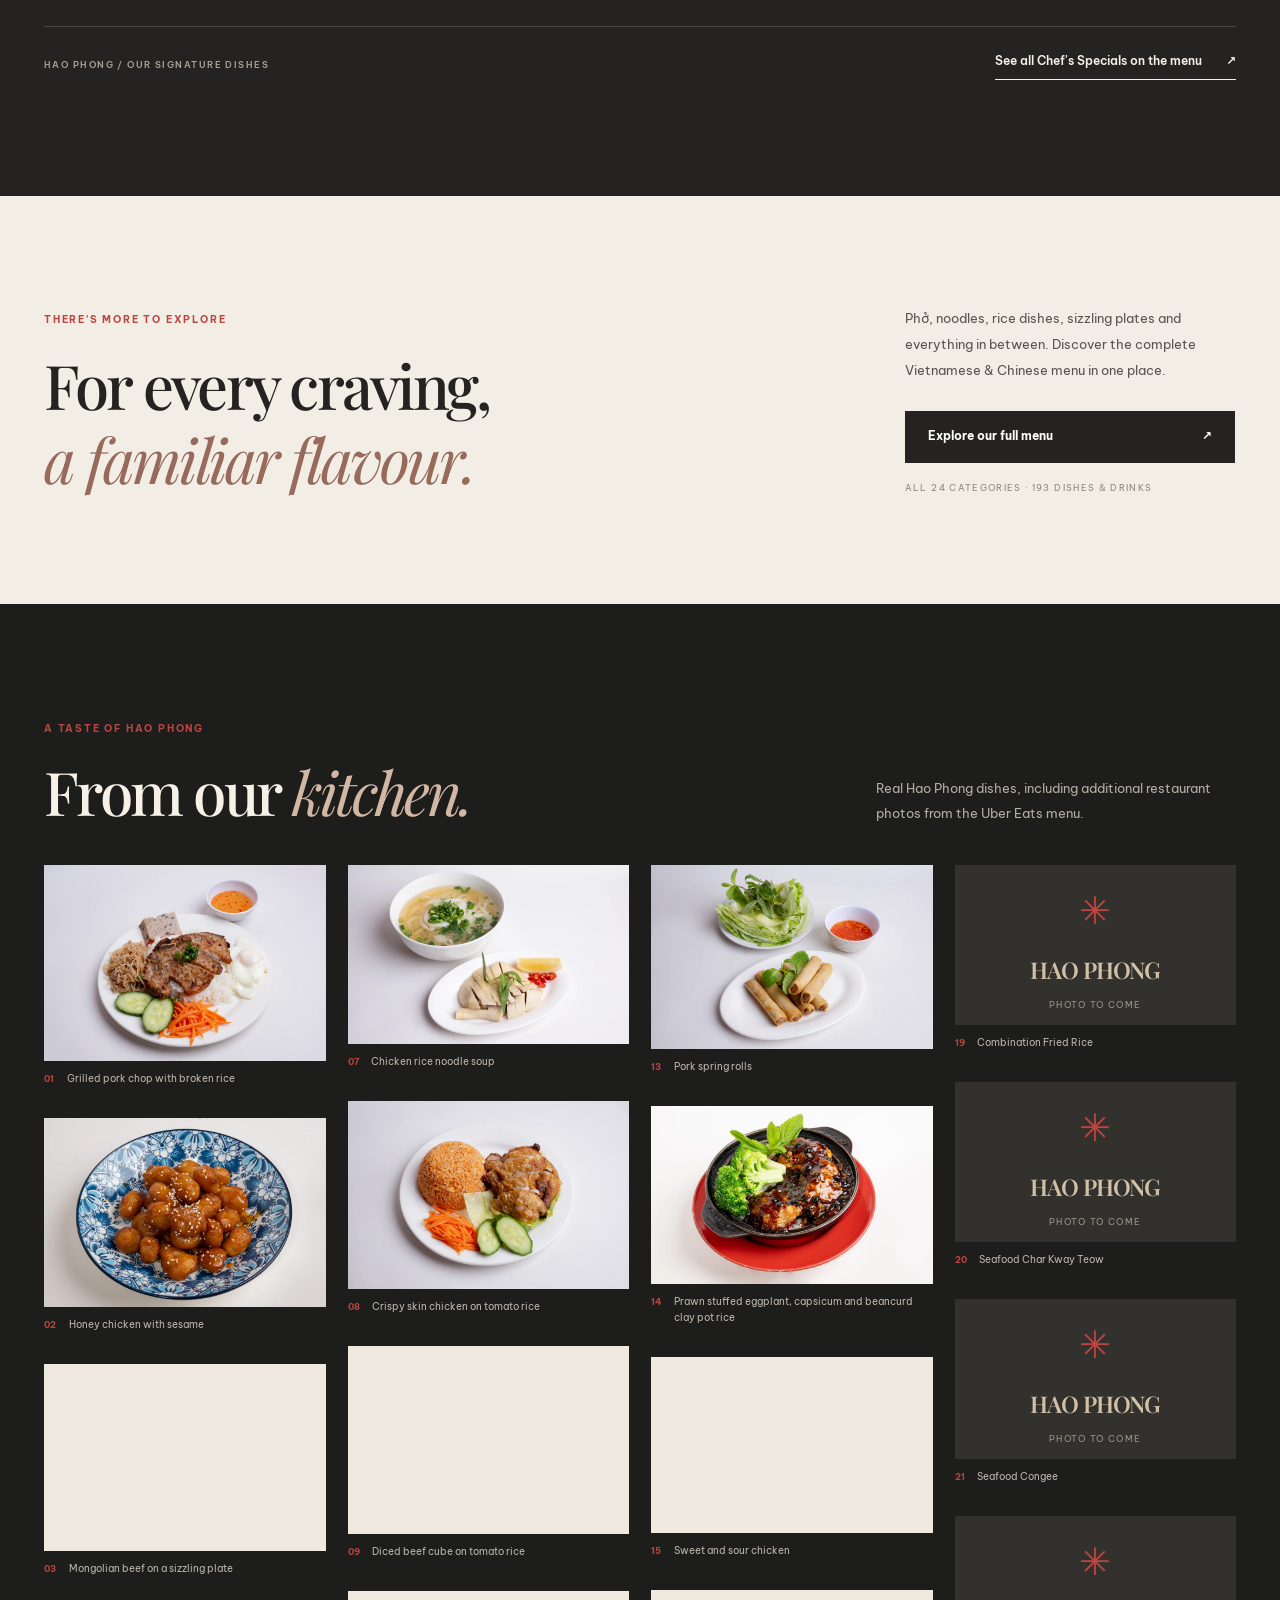
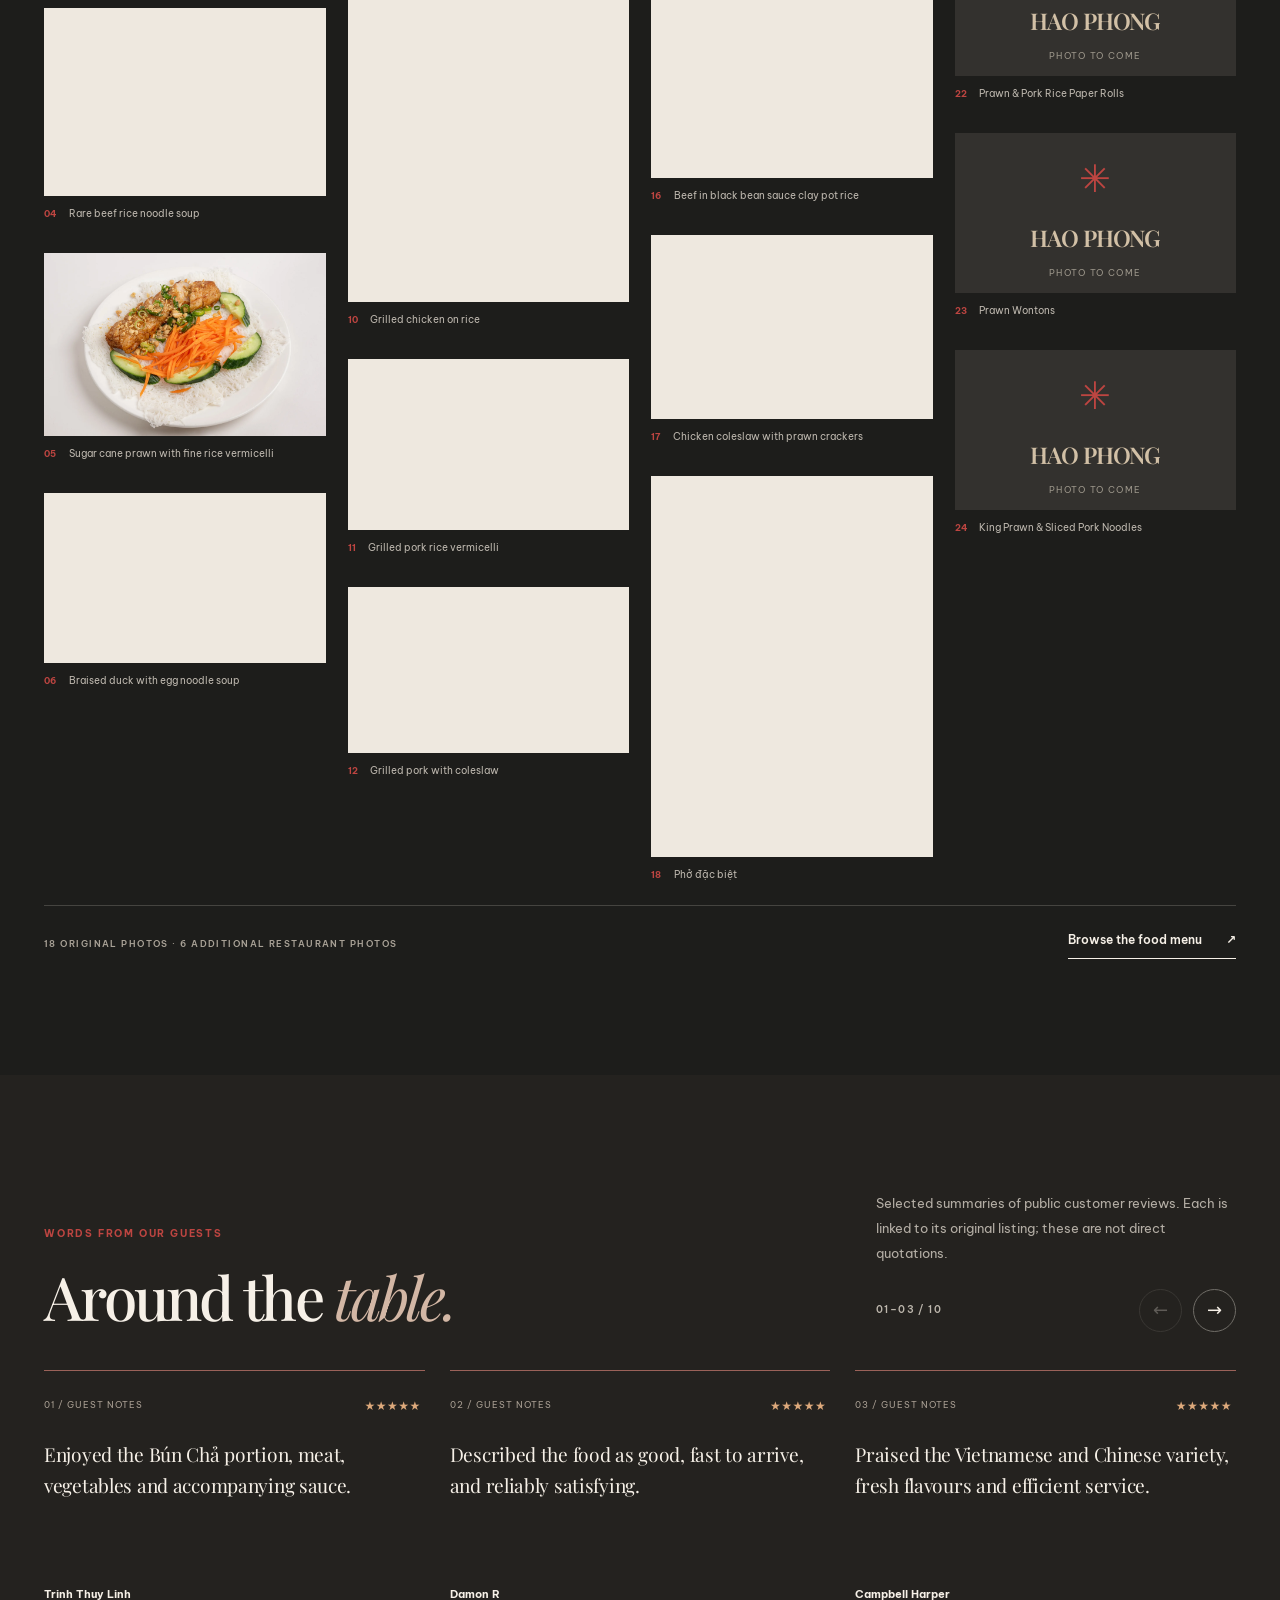
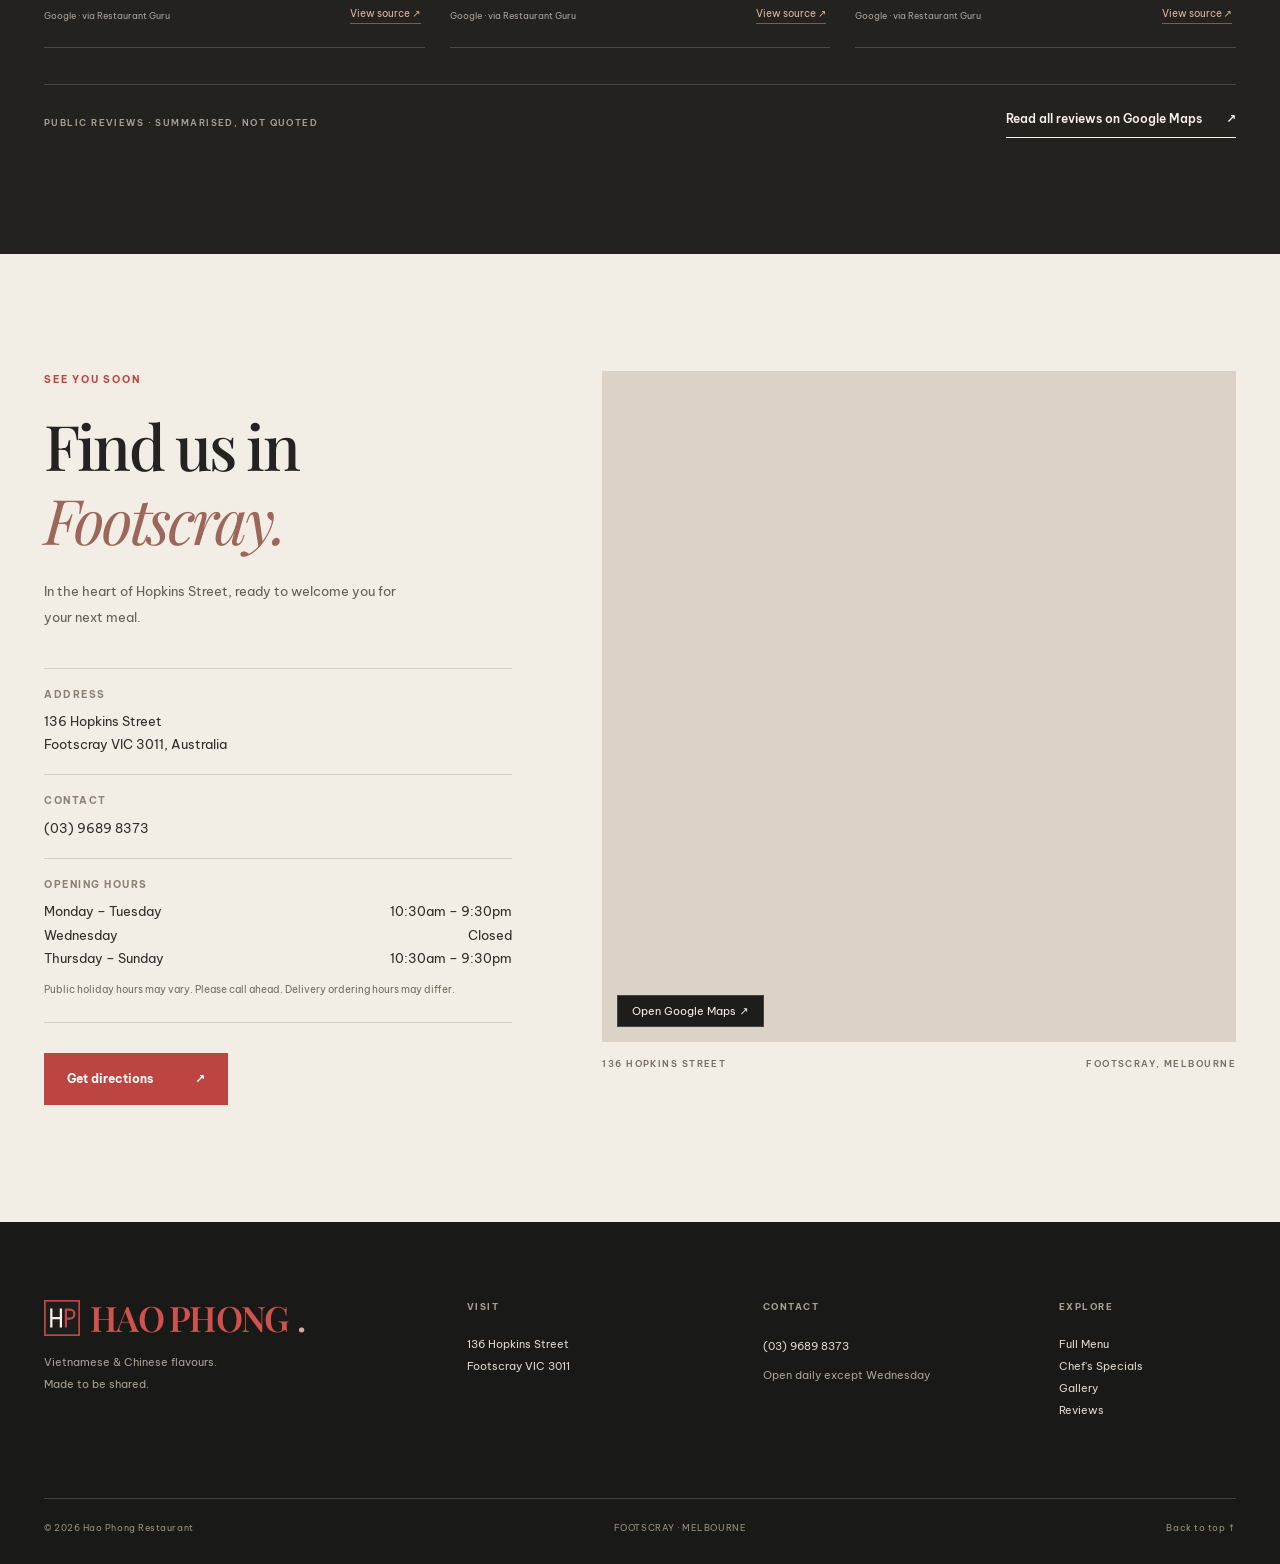
==== commit 3f97eb6d: "After feedback_1" ====
--- a/index.html
+++ b/index.html
@@ -1,299 +1,54 @@
-
-<!DOCTYPE html>
+<!doctype html>
 <html lang="en">
 <head>
-  <meta charset="UTF-8">
-  <meta name="viewport" content="width=device-width, initial-scale=1">
-  <meta name="theme-color" content="#f8f5ef">
-  <meta name="description" content="Hao Phong Vietnamese & Chinese Restaurant, 136 Hopkins Street, Footscray. Explore our chef's specials, dishes and customer reviews.">
-  <title>Hao Phong | Vietnamese & Chinese Restaurant</title>
-
-  <link rel="preconnect" href="https://fonts.googleapis.com">
-  <link rel="preconnect" href="https://fonts.gstatic.com" crossorigin>
-  <link href="https://fonts.googleapis.com/css2?family=Be+Vietnam+Pro:wght@400;500;600;700&family=DM+Mono:wght@400;500&family=Fraunces:ital,opsz,wght@0,9..144,500;0,9..144,600;0,9..144,700;1,9..144,500&display=swap" rel="stylesheet">
-  
-  
-  <link rel="stylesheet" href="styles.css">
-  <script src="menu-data.js" defer></script>
-  <script src="script.js" defer></script>
+<meta charset="utf-8">
+<meta name="viewport" content="width=device-width, initial-scale=1">
+<meta name="theme-color" content="#1d1d1b">
+<meta name="description" content="Hao Phong Restaurant in Footscray, Melbourne. Vietnamese & Chinese cooking, chef's specials and the full restaurant menu.">
+<meta property="og:title" content="Hao Phong — Vietnamese & Chinese Restaurant">
+<meta property="og:description" content="Vietnamese & Chinese favourites in the heart of Footscray. Browse our menu and visit us on Hopkins Street.">
+<meta property="og:type" content="website">
+<meta property="og:image" content="images/a.webp">
+<meta property="og:image:alt" content="A Hao Phong restaurant dish">
+<title>Hao Phong Restaurant | Footscray, Melbourne</title>
+<link rel="preconnect" href="https://fonts.googleapis.com">
+<link rel="preconnect" href="https://fonts.gstatic.com" crossorigin>
+<link href="https://fonts.googleapis.com/css2?family=Be+Vietnam+Pro:wght@400;500;600;700&family=Playfair+Display:wght@400;500;600;700&family=Noto+Sans+SC:wght@400;500&display=swap" rel="stylesheet">
+<link rel="preload" as="image" href="images/a.webp">
+<link rel="icon" href="assets/hao-phong-mark.svg" type="image/svg+xml">
+<link rel="stylesheet" href="styles.css">
+<script src="site-config.js" defer></script>
+<script src="menu-data.js" defer></script>
+<script src="script.js" defer></script>
+<script type="application/ld+json">
+{"@context":"https://schema.org","@type":"Restaurant","name":"Hao Phong Restaurant","servesCuisine":["Vietnamese","Chinese"],"address":{"@type":"PostalAddress","streetAddress":"136 Hopkins Street","addressLocality":"Footscray","addressRegion":"VIC","postalCode":"3011","addressCountry":"AU"},"telephone":"+61-3-9689-8373","image":"images/a.webp","hasMenu":"menu.html","openingHoursSpecification":[{"@type":"OpeningHoursSpecification","dayOfWeek":["Monday","Tuesday","Thursday","Friday","Saturday","Sunday"],"opens":"10:30","closes":"21:30"}],"sameAs":["https://www.google.com/maps/place/?q=place_id:ChIJSXFuHJJd1moR5nXdBhNjEos","https://www.ubereats.com/au/store/hao-phong/3FVxYAN7X6yBj5SUnU7rew"]}
+</script>
 </head>
-
 <body data-page="home">
-  <div class="topbar">
-    <div class="container topbar-inner">
-      <span>136 Hopkins St, Footscray VIC 3011</span>
-      <span>10:30am – 9:30pm · Closed Wednesday</span>
-      <a href="tel:+61396898373">(03) 9689 8373</a>
-    </div>
-  </div>
-
-  <header class="site-header" id="top">
-    <div class="container header-inner">
-      <a href="index.html" class="brand" aria-label="Hao Phong homepage">
-        <strong>HAO PHONG</strong>
-        <span>VIETNAMESE & CHINESE RESTAURANT</span>
-      </a>
-
-      <button id="mobileToggle" class="mobile-toggle"
-              aria-label="Toggle navigation" aria-expanded="false"
-              aria-controls="mainNav" type="button">
-        <span></span><span></span><span></span>
-      </button>
-
-      <nav class="main-nav" id="mainNav">
-		<a href="#specials">Chef's Specials</a>
-		<a href="menu.html">Our Menu</a>
-        <a href="#gallery">Gallery</a>
-        <a href="#reviews">Reviews</a>
-        <a href="#visit">Find Us</a>
-      </nav>
-
-      <a class="header-call" href="tel:+61396898373">
-        Call Us ↗
-      </a>
-    </div>
-  </header>
-
-  <main>
-    <!-- HERO -->
-    <section class="hero">
-      <div class="container hero-grid">
-        <div class="hero-image">
-          <img src="images/a.webp" alt="Hao Phong signature dish"
-               fetchpriority="high">
-        </div>
-
-        <div class="hero-copy">
-          <p class="eyebrow">FOOTSCRAY · MELBOURNE</p>
-          <h1>Hao<br>Phong<span>.</span></h1>
-          <h2>Vietnamese & Chinese Restaurant</h2>
-          <p>
-            From comforting noodle soups to delicious rice dishes
-            and house-special seafood — a taste of home in the
-            heart of Footscray.
-          </p>
-
-          <div class="hero-actions">
-            <a class="button button-primary" href="menu.html">
-              Explore Our Menu <span>↗</span>
-            </a>
-            <a class="text-link" href="#visit">Visit Us ↗</a>
-          </div>
-        </div>
-      </div>
-    </section>
-
-    <!-- QUICK INFORMATION -->
-    <section class="quick-info">
-      <div class="container info-grid">
-        <div>
-          <small>LOCATION</small>
-          <strong>136 Hopkins St, Footscray</strong>
-        </div>
-        <div>
-          <small>TELEPHONE</small>
-          <a href="tel:+61396898373">(03) 9689 8373</a>
-        </div>
-        <div>
-          <small>OPENING HOURS</small>
-          <strong>10:30am – 9:30pm</strong>
-        </div>
-        <div>
-          <small>WEDNESDAY</small>
-          <strong>Closed</strong>
-        </div>
-      </div>
-    </section>
-
-    <!-- CHEF SPECIALS -->
-    <section class="section specials-section" id="specials">
-      <div class="container">
-        <div class="section-heading">
-          <div>
-            <p class="eyebrow">FROM OUR KITCHEN</p>
-            <h2>Chef's Specials</h2>
-          </div>
-          <p class="section-description">
-            Discover all 13 chef's specials, from Vietnamese
-            classics to our favourite seafood dishes.
-          </p>
-        </div>
-
-        <div class="carousel-shell">
-          <button class="carousel-arrow" id="chefPrev"
-                  aria-label="Previous specials" type="button">‹</button>
-
-          <div class="carousel-track" id="chefTrack"
-               tabindex="0" aria-label="Chef's Specials"></div>
-
-          <button class="carousel-arrow" id="chefNext"
-                  aria-label="Next specials" type="button">›</button>
-        </div>
-
-        <div class="carousel-footer">
-          <span id="chefPosition"></span>
-          <a href="menu.html#chef-specials">
-            Explore the full menu ↗
-          </a>
-        </div>
-      </div>
-    </section>
-
-    <!-- MENU TEASER, NOT FULL MENU -->
-    <section class="menu-teaser">
-      <div class="container teaser-layout">
-        <div>
-          <p class="eyebrow">SOMETHING FOR EVERY APPETITE</p>
-          <h2>Find your<br>favourites.</h2>
-        </div>
-
-        <div class="teaser-copy">
-          <p>
-            A menu of Vietnamese favourites and Chinese-style
-            dishes — from phở and rice vermicelli to sizzling
-            beef, seafood and comforting clay pot meals.
-          </p>
-
-          <a class="button button-primary" href="menu.html">
-            View Full Menu ↗
-          </a>
-        </div>
-      </div>
-    </section>
-
-    <!-- FOOD GALLERY -->
-    <section class="section gallery-section" id="gallery">
-      <div class="container">
-        <div class="section-heading">
-          <div>
-            <p class="eyebrow">A CLOSER LOOK</p>
-            <h2>From Our Kitchen</h2>
-          </div>
-          <p class="section-description">
-            Food photography from the Hao Phong menu.
-            Chef's Special photos are featured separately above.
-          </p>
-        </div>
-
-        <div id="galleryGrid" class="gallery-grid"></div>
-      </div>
-    </section>
-
-    <!-- CUSTOMER REVIEWS -->
-    <section class="section reviews-section" id="reviews">
-      <div class="container">
-        <div class="section-heading">
-          <div>
-            <p class="eyebrow">OUR GUESTS</p>
-            <h2>Guest Reviews</h2>
-          </div>
-          <div class="review-intro">
-            <p>
-              Selected summaries of publicly available
-              customer reviews.
-            </p>
-            <a class="text-link" target="_blank" rel="noopener"
-               href="https://www.google.com/maps/search/?api=1&query=Hao+Phong+Restaurant+136+Hopkins+St+Footscray">
-              See reviews on Google Maps ↗
-            </a>
-          </div>
-        </div>
-
-        <div class="carousel-shell">
-          <button class="carousel-arrow" id="reviewPrev"
-                  aria-label="Previous reviews" type="button">‹</button>
-
-          <div class="carousel-track review-track" id="reviewTrack"
-               tabindex="0" aria-label="Customer reviews"></div>
-
-          <button class="carousel-arrow" id="reviewNext"
-                  aria-label="Next reviews" type="button">›</button>
-        </div>
-
-        <div class="carousel-footer">
-          <span id="reviewPosition"></span>
-          <span>Summaries of publicly indexed reviews</span>
-        </div>
-      </div>
-    </section>
-
-    <!-- LOCATION -->
-    <section class="section visit-section" id="visit">
-      <div class="container visit-grid">
-        <div>
-          <p class="eyebrow">VISIT US</p>
-          <h2>Find us in<br>Footscray.</h2>
-
-          <div class="visit-details">
-            <div>
-              <small>ADDRESS</small>
-              <p>136 Hopkins Street<br>Footscray VIC 3011</p>
-            </div>
-
-            <div>
-              <small>PHONE</small>
-              <p><a href="tel:+61396898373">(03) 9689 8373</a></p>
-            </div>
-
-            <div>
-              <small>OPENING HOURS</small>
-              <p>Monday – Tuesday: 10:30am – 9:30pm</p>
-              <p>Wednesday: Closed</p>
-              <p>Thursday – Sunday: 10:30am – 9:30pm</p>
-            </div>
-          </div>
-
-          <a class="button button-primary" target="_blank" rel="noopener"
-             href="https://www.google.com/maps/search/?api=1&query=Hao+Phong+Restaurant+136+Hopkins+St+Footscray">
-            Get Directions ↗
-          </a>
-        </div>
-
-        <div class="map-wrap">
-          <iframe title="Hao Phong Restaurant on Google Maps"
-            loading="lazy"
-            referrerpolicy="no-referrer-when-downgrade"
-            src="https://www.google.com/maps?q=Hao%20Phong%20Restaurant%20136%20Hopkins%20St%20Footscray%20VIC%203011&output=embed">
-          </iframe>
-        </div>
-      </div>
-    </section>
-  </main>
-
-  <footer class="footer">
-    <div class="container footer-grid">
-      <div class="footer-brand">
-        <strong>HAO PHONG</strong>
-        <span>VIETNAMESE & CHINESE RESTAURANT</span>
-      </div>
-
-      <div>
-        <small>LOCATION</small>
-        <p>136 Hopkins St<br>Footscray VIC 3011</p>
-      </div>
-
-      <div>
-        <small>CONTACT</small>
-        <a href="tel:+61396898373">(03) 9689 8373</a>
-      </div>
-
-      <div class="footer-links">
-        <small>EXPLORE</small>
-        <a href="menu.html">Menu</a>
-        <a href="#specials">Chef's Specials</a>
-        <a href="#gallery">Gallery</a>
-        <a href="#reviews">Reviews</a>
-      </div>
-    </div>
-
-    <div class="container footer-bottom">
-      <span>© 2026 Hao Phong Restaurant</span>
-      <span>haophong.com.au</span>
-    </div>
-  </footer>
-
-  <a class="mobile-call" href="tel:+61396898373">
-    Call Hao Phong · (03) 9689 8373
-  </a>
-</body>
-</html>
+<a class="skip-link" href="#main">Skip to content</a>
+<div class="announcement"><div class="container announcement-inner"><span>136 Hopkins St, Footscray VIC 3011</span><span>Open 10:30am–9:30pm · Closed Wednesdays</span><a href="tel:+61396898373">(03) 9689 8373</a></div></div>
+<header class="site-header" id="top"><div class="container header-inner">
+<a class="brand" href="index.html" aria-label="Hao Phong Restaurant home"><img class="brand-icon" src="assets/hao-phong-mark.svg" width="43" height="43" alt="" aria-hidden="true"><span class="brand-text"><strong>HAO PHONG<span class="brand-mark">.</span></strong><small>VIETNAMESE & CHINESE RESTAURANT</small></span></a>
+<button id="mobileToggle" class="mobile-toggle" aria-label="Open navigation" aria-controls="mainNav" aria-expanded="false" type="button"><span></span><span></span><span></span></button>
+<nav class="main-nav" id="mainNav" aria-label="Main navigation"><a href="#specials">Chef's Specials</a><a href="menu.html">Full Menu</a><a href="#gallery">Gallery</a><a href="#reviews">Reviews</a><a href="#visit">Find Us</a></nav>
+<a class="header-call" href="tel:+61396898373">Call us <span aria-hidden="true">↗</span></a>
+</div></header>
+<main id="main">
+<section class="hero" aria-labelledby="heroTitle"><div class="container hero-grid">
+<div class="hero-copy"><p class="eyebrow"><span class="eyebrow-line"></span> FOOTSCRAY · MELBOURNE</p><h1 id="heroTitle">A little taste<br>of <em>home.</em></h1><p class="hero-subhead">Hao Phong <span>— Vietnamese & Chinese Restaurant</span></p><p class="hero-description">Familiar flavours, generous plates and good food shared around the table. Find us in the heart of Footscray.</p><div class="hero-actions"><a class="button button-red" href="menu.html">Explore the menu <span aria-hidden="true">↗</span></a><a class="underlined-link" href="#visit">Plan your visit <span aria-hidden="true">↗</span></a></div><div class="hero-note">136 Hopkins Street <span class="note-dot"></span> Footscray, VIC</div></div>
+<div class="hero-art"><div class="hero-photo"><img src="images/a.webp" alt="Braised duck noodle soup, a Hao Phong dish, served with garnishes" width="1920" height="1164" fetchpriority="high" decoding="async"></div><p class="photo-credit">FROM OUR KITCHEN <span>01 / HAO PHONG</span></p></div>
+</div></section>
+<div class="quick-info"><div class="container info-grid"><div><small>COME FIND US</small><a href="#visit">136 Hopkins St, Footscray <span aria-hidden="true">↗</span></a></div><div><small>GIVE US A CALL</small><a href="tel:+61396898373">(03) 9689 8373 <span aria-hidden="true">↗</span></a></div><div><small>OPENING HOURS</small><strong>10:30am – 9:30pm</strong></div><div><small>WEDNESDAY</small><strong>Closed</strong></div></div></div>
+<section class="section specials-section" id="specials" aria-labelledby="specialsTitle"><div class="container">
+<div class="section-heading specials-heading"><div><p class="eyebrow">THE KITCHEN'S SELECTION</p><h2 id="specialsTitle">Chef's <em>Specials</em></h2></div><div class="heading-aside"><p>From comforting classics to seafood worth sharing. Thirteen dishes, each chosen from our own menu.</p><div class="carousel-controls"><span id="chefPosition" class="carousel-count" aria-live="polite"></span><button class="circle-arrow" id="chefPrev" aria-label="Previous chef's specials" type="button">←</button><button class="circle-arrow" id="chefNext" aria-label="Next chef's specials" type="button">→</button></div></div></div>
+<div class="carousel-viewport"><div class="carousel-track chef-track" id="chefTrack" tabindex="0" aria-label="Chef's specials carousel"></div></div>
+<div class="section-end"><span>HAO PHONG / OUR SIGNATURE DISHES</span><a class="underlined-link" href="menu.html#chef-specials">See all Chef's Specials on the menu <span aria-hidden="true">↗</span></a></div>
+</div></section>
+<section class="menu-teaser" aria-labelledby="menuTeaserTitle"><div class="container teaser-layout"><div class="teaser-leading"><p class="eyebrow">THERE'S MORE TO EXPLORE</p><h2 id="menuTeaserTitle">For every craving,<br><em>a familiar flavour.</em></h2></div><div class="teaser-trailing"><p>Phở, noodles, rice dishes, sizzling plates and everything in between. Discover the complete Vietnamese & Chinese menu in one place.</p><a href="menu.html" class="button button-dark">Explore our full menu <span aria-hidden="true">↗</span></a><span>ALL 24 CATEGORIES · 193 DISHES & DRINKS</span></div></div></section>
+<section class="section gallery-section" id="gallery" aria-labelledby="galleryTitle"><div class="container"><div class="section-heading gallery-heading"><div><p class="eyebrow">A TASTE OF HAO PHONG</p><h2 id="galleryTitle">From our <em>kitchen.</em></h2></div><p class="section-description">Real Hao Phong dishes, including additional restaurant photos from the Uber Eats menu.</p></div><div class="gallery-grid" id="galleryGrid"></div><div class="gallery-end"><span id="galleryTotal">24 HAO PHONG FOOD PHOTOGRAPHS</span><a class="underlined-link" href="menu.html">Browse the food menu <span aria-hidden="true">↗</span></a></div></div></section>
+<section class="section reviews-section" id="reviews" aria-labelledby="reviewsTitle"><div class="container"><div class="section-heading"><div><p class="eyebrow">WORDS FROM OUR GUESTS</p><h2 id="reviewsTitle">Around the <em>table.</em></h2></div><div class="heading-aside"><p>Selected summaries of public customer reviews. Each is linked to its original listing; these are not direct quotations.</p><div class="carousel-controls" id="reviewControls"><span id="reviewPosition" class="carousel-count" aria-live="polite"></span><button class="circle-arrow" id="reviewPrev" aria-label="Previous guest reviews" type="button">←</button><button class="circle-arrow" id="reviewNext" aria-label="Next guest reviews" type="button">→</button></div></div></div><div class="carousel-viewport" id="staticReviews"><div class="carousel-track review-track" id="reviewTrack" tabindex="0" aria-label="Customer review carousel"></div></div><div id="googleLiveReviews" class="google-live-panel" hidden aria-live="polite"></div><div class="section-end"><span>PUBLIC REVIEWS · SUMMARISED, NOT QUOTED</span><div class="review-links"><button type="button" class="underlined-link live-review-button" id="liveReviewsToggle" hidden>View live Google reviews ↗</button><a class="underlined-link" target="_blank" rel="noopener noreferrer" href="https://www.google.com/maps/search/?api=1&amp;query=Hao%20Phong%20Restaurant%20136%20Hopkins%20Street%20Footscray&amp;query_place_id=ChIJSXFuHJJd1moR5nXdBhNjEos">Read all reviews on Google Maps <span aria-hidden="true">↗</span></a></div></div></div></section>
+<section class="visit-section" id="visit" aria-labelledby="visitTitle"><div class="container visit-layout"><div class="visit-copy"><p class="eyebrow">SEE YOU SOON</p><h2 id="visitTitle">Find us in <em>Footscray.</em></h2><p class="visit-intro">In the heart of Hopkins Street, ready to welcome you for your next meal.</p><div class="visit-details"><div><small>ADDRESS</small><address>136 Hopkins Street<br>Footscray VIC 3011, Australia</address></div><div><small>CONTACT</small><a href="tel:+61396898373">(03) 9689 8373</a></div><div><small>OPENING HOURS</small><p>Monday – Tuesday <span>10:30am – 9:30pm</span></p><p>Wednesday <span>Closed</span></p><p>Thursday – Sunday <span>10:30am – 9:30pm</span></p><small class="hours-note">Public holiday hours may vary. Please call ahead. Delivery ordering hours may differ.</small></div></div><a class="button button-red" href="https://www.google.com/maps/search/?api=1&amp;query=Hao%20Phong%20Restaurant%20136%20Hopkins%20Street%20Footscray&amp;query_place_id=ChIJSXFuHJJd1moR5nXdBhNjEos" target="_blank" rel="noopener noreferrer">Get directions <span aria-hidden="true">↗</span></a></div><div class="map-column"><div class="map-wrap"><iframe title="Google map showing Hao Phong Restaurant, 136 Hopkins Street, Footscray" loading="lazy" referrerpolicy="no-referrer-when-downgrade" src="https://www.google.com/maps?q=Hao%20Phong%20Restaurant%20136%20Hopkins%20Street%20Footscray%20VIC%203011&amp;output=embed"></iframe><a class="map-open-link" href="https://www.google.com/maps/place/?q=place_id:ChIJSXFuHJJd1moR5nXdBhNjEos" target="_blank" rel="noopener noreferrer">Open Google Maps ↗</a></div><p>136 HOPKINS STREET <span>FOOTSCRAY, MELBOURNE</span></p></div></div></section>
+</main>
+<footer class="footer"><div class="container footer-main"><div class="footer-identity"><a href="index.html" class="footer-logo"><img src="assets/hao-phong-mark.svg" width="36" height="36" alt="" aria-hidden="true"> HAO PHONG<span>.</span></a><p>Vietnamese & Chinese flavours.<br>Made to be shared.</p></div><div><small>VISIT</small><address>136 Hopkins Street<br>Footscray VIC 3011</address></div><div><small>CONTACT</small><a href="tel:+61396898373">(03) 9689 8373</a><p>Open daily except Wednesday</p></div><div class="footer-nav"><small>EXPLORE</small><a href="menu.html">Full Menu</a><a href="menu.html#chef-specials">Chef's Specials</a><a href="#gallery">Gallery</a><a href="#reviews">Reviews</a></div></div><div class="container footer-bottom"><span>© 2026 Hao Phong Restaurant</span><span>FOOTSCRAY · MELBOURNE</span><a href="#top">Back to top ↑</a></div></footer>
+<a class="mobile-call" href="tel:+61396898373">Call Hao Phong <span>(03) 9689 8373 ↗</span></a>
+</body></html>
--- a/styles.css
+++ b/styles.css
@@ -1,2006 +1,54 @@
-:root {
-  --red: #9f2429;
-  --red-dark: #79191f;
-  --ink: #251f1b;
-  --muted: #736b64;
-  --cream: #f8f5ef;
-  --sand: #f0ebe2;
-  --white: #fff;
-  --line: #e0d9cf;
-  --max: 1280px;
-  --sans: "Be Vietnam Pro", "Microsoft YaHei", sans-serif;
-  --serif: "Fraunces", Georgia, serif;
-  --mono: "DM Mono", "Microsoft YaHei", monospace;
+/* HAO PHONG RESTAURANT — V6 | restrained dark editorial restaurant design */
+:root{
+ --night:#1d1d1b;--night-2:#242321;--night-3:#2b2926;--cream:#f2eee6;--paper:#f7f3ec;--ivory:#f6f0e7;--muted:#b4afa6;--ink:#242321;--red:#bd4541;--red-dark:#a93a37;--stroke:rgba(246,240,231,.18);--paper-stroke:#d6cfc2;
+ --serif:"Playfair Display",Georgia,serif;--sans:"Be Vietnam Pro",system-ui,-apple-system,sans-serif;--cjk:"Noto Sans SC","Microsoft YaHei","PingFang SC",sans-serif;--max:1240px;
 }
+*{box-sizing:border-box}html{scroll-behavior:smooth}body{margin:0;color:var(--ivory);background:var(--night);font-family:var(--sans);font-size:14px;line-height:1.75;-webkit-font-smoothing:antialiased}a{color:inherit;text-decoration:none}button,input{font:inherit}button{cursor:pointer}img{display:block;max-width:100%}h1,h2,h3,p,figure{margin-top:0}h1,h2,h3{overflow-wrap:break-word}address{font-style:normal}[hidden]{display:none!important}::selection{background:var(--red);color:white}
+a:focus-visible,button:focus-visible,input:focus-visible,.carousel-track:focus-visible{outline:2px solid var(--red);outline-offset:4px}.skip-link{position:absolute;top:-120px;left:16px;z-index:300;background:var(--paper);color:var(--ink);padding:12px 20px}.skip-link:focus{top:16px}
+.container{width:min(var(--max),calc(100% - 88px));margin-inline:auto}section[id]{scroll-margin-top:105px}
+.eyebrow,.small-heading,.category-helper{font-size:10px;letter-spacing:.18em;font-weight:700;text-transform:uppercase;line-height:1.8;color:var(--red)}.eyebrow{margin:0 0 19px}.eyebrow-line{display:inline-block;width:24px;height:1px;vertical-align:middle;background:currentColor;margin-right:10px}
+h1,h2{font-family:var(--serif);font-weight:500;letter-spacing:-.045em;line-height:1.15}h1 em,h2 em{font-weight:400;letter-spacing:-.05em}
+.underlined-link{display:inline-flex;align-items:center;gap:24px;border-bottom:1px solid currentColor;padding-bottom:8px;font-weight:600;font-size:12px;transition:color .2s}.underlined-link:hover{color:#db8c81}
+.button{display:inline-flex;justify-content:space-between;align-items:center;gap:42px;min-height:52px;padding:13px 22px;text-decoration:none;font-size:12px;font-weight:700;border:1px solid transparent;line-height:1.4;transition:background .2s,border-color .2s,transform .2s}.button:hover{transform:translateY(-2px)}.button-red{background:var(--red);color:white}.button-red:hover{background:var(--red-dark)}.button-dark{background:var(--ink);color:white}.button-dark:hover{background:#46413b}
+/* masthead */
+.announcement{background:#171716;border-bottom:1px solid rgba(255,255,255,.07);color:#bdb7af}.announcement-inner{min-height:34px;display:flex;justify-content:space-between;align-items:center;gap:24px;font-size:10px;letter-spacing:.025em}.announcement a{color:var(--ivory)}.announcement a:hover{color:var(--red)}
+.site-header{position:sticky;top:0;z-index:100;background:rgba(29,29,27,.965);border-bottom:1px solid var(--stroke);backdrop-filter:blur(14px)}.header-inner{display:flex;min-height:86px;align-items:center;gap:38px}.brand{flex-shrink:0;display:flex;flex-direction:column;gap:2px;line-height:1.2}.brand strong{font-family:var(--serif);font-size:28px;letter-spacing:-.045em;font-weight:600;color:#cf514b}.brand-mark{color:#d8afa4}.brand small{font-size:8px;letter-spacing:.14em;color:var(--muted);font-weight:600}.main-nav{margin-left:auto;display:flex;gap:29px;align-items:center}.main-nav a{font-size:11px;font-weight:600;color:#d6d0c6;transition:color .2s;white-space:nowrap}.main-nav a:hover,.main-nav a.active{color:white}.main-nav a.active{border-bottom:1px solid var(--red);padding-bottom:5px}.header-call{border:1px solid rgba(255,255,255,.34);padding:11px 16px;white-space:nowrap;font-size:11px;font-weight:600;transition:border-color .2s}.header-call span{padding-left:12px}.header-call:hover{border-color:var(--red)}.mobile-toggle{display:none}
+/* opening feature */
+.hero{padding:87px 0 80px;background:var(--night);overflow:hidden}.hero-grid{display:grid;grid-template-columns:.85fr 1.15fr;gap:clamp(42px,6vw,100px);align-items:center}.hero-copy{padding-bottom:16px}.hero h1{font-size:clamp(55px,6.6vw,104px);margin:0 0 27px;color:var(--ivory);letter-spacing:-.07em;line-height:1.06;white-space:nowrap}.hero h1 em{color:#d3b6a8}.hero-subhead{font-size:14px;font-weight:600;margin-bottom:16px}.hero-subhead span{font-weight:400;color:#cbc4ba}.hero-description{max-width:450px;color:#bdb8b0;line-height:1.9;font-size:13px;margin:0 0 34px}.hero-actions{display:flex;align-items:center;gap:32px;flex-wrap:wrap}.hero-note{margin-top:71px;font-size:10px;letter-spacing:.08em;color:#aaa39a;text-transform:uppercase}.note-dot{display:inline-block;width:3px;height:3px;background:var(--red);border-radius:50%;vertical-align:middle;margin:0 7px}.hero-art{min-width:0}.hero-photo{background:#e9e7df;min-height:450px;height:min(38vw,560px);border:10px solid #e8e3db;display:flex;align-items:center;justify-content:center;overflow:hidden}.hero-photo img{width:100%;height:100%;object-fit:contain}.photo-credit{display:flex;justify-content:space-between;gap:16px;font-size:9px;color:#a59e95;letter-spacing:.15em;font-weight:600;margin:13px 0 0}
+.quick-info{border-top:1px solid var(--stroke);border-bottom:1px solid var(--stroke);background:#21211f}.info-grid{display:grid;grid-template-columns:repeat(4,1fr)}.info-grid>div{display:flex;flex-direction:column;gap:4px;justify-content:center;min-height:109px;padding:17px 25px;border-right:1px solid var(--stroke)}.info-grid>div:first-child{padding-left:0}.info-grid>div:last-child{border-right:0}.info-grid small{color:#a7a197;font-size:9px;letter-spacing:.17em;font-weight:700}.info-grid a,.info-grid strong{font-size:12px;font-weight:600;color:#efe8dd}.info-grid a:hover{color:#e98a80}.info-grid a span{color:var(--red)}
+/* headings */
+.section{padding:116px 0}.section-heading{display:grid;grid-template-columns:1fr minmax(255px,360px);align-items:end;gap:70px;margin-bottom:38px}.section-heading h2{font-size:clamp(43px,4.7vw,70px);margin:0}.section-heading h2 em{color:#d3b7a5}.section-description,.heading-aside>p{max-width:360px;margin:0;color:#b4aea5;line-height:1.95;font-size:13px}.heading-aside{justify-self:end;width:100%}.heading-aside>p{margin-bottom:22px}.section-end,.gallery-end{display:flex;align-items:center;justify-content:space-between;gap:24px;border-top:1px solid var(--stroke);margin-top:36px;padding-top:23px}.section-end>span,.gallery-end>span{font-size:9px;color:#a8a196;letter-spacing:.16em;font-weight:600}
+/* carousel */
+.specials-section{background:var(--night-2)}.carousel-controls{display:flex;gap:11px;justify-content:flex-end;align-items:center}.carousel-count{color:#bcb6ac;font-size:10px;font-weight:600;letter-spacing:.14em;margin-right:auto}.circle-arrow{display:grid;place-items:center;width:43px;height:43px;background:transparent;border:1px solid #706d67;border-radius:50%;color:var(--ivory);font-size:18px;transition:background .2s,border-color .2s}.circle-arrow:hover:not(:disabled){background:var(--red);border-color:var(--red)}.circle-arrow:disabled{opacity:.28;cursor:not-allowed}.carousel-viewport{width:100%;overflow:hidden}.carousel-track{display:flex;gap:25px;overflow-x:auto;overscroll-behavior-x:contain;scroll-snap-type:x mandatory;scrollbar-width:none;scroll-behavior:smooth}.carousel-track::-webkit-scrollbar{display:none}.chef-card{flex:0 0 calc((100% - 50px)/3);min-width:0;scroll-snap-align:start}.chef-photo{aspect-ratio:1.22;background:#ece6dc;display:flex;align-items:center;justify-content:center;overflow:hidden}.chef-photo img{display:block;width:100%;height:100%;object-fit:contain;mix-blend-mode:normal}.chef-detail{display:flex;justify-content:space-between;align-items:start;gap:16px;padding:20px 0 8px}.dish-index{font-size:9px;letter-spacing:.16em;color:#a9a299;margin-bottom:11px;font-weight:600}.chef-detail h3{font-family:var(--serif);font-size:21px;line-height:1.42;font-weight:500;margin:0;letter-spacing:-.02em}.chef-price{white-space:nowrap;font-size:15px;font-weight:600;padding-top:27px;color:#e2c1aa}.photo-placeholder{display:flex;flex-direction:column;justify-content:center;align-items:center;width:100%;height:100%;min-height:160px;background:#33312e;color:#d2c0a6;gap:7px;text-align:center}.placeholder-symbol{font-family:var(--serif);font-size:38px;color:var(--red)}.photo-placeholder>span:nth-child(2){font-family:var(--serif);font-weight:600;font-size:23px;letter-spacing:-.05em}.photo-placeholder small{font-size:9px;letter-spacing:.16em;color:#9c968a}
+/* pale editorial interlude */
+.menu-teaser{padding:109px 0;background:var(--cream);color:var(--ink)}.teaser-layout{display:grid;grid-template-columns:1.4fr .6fr;gap:88px;align-items:end}.teaser-leading h2{font-size:clamp(43px,4.8vw,72px);line-height:1.2;margin:0}.teaser-leading h2 em{color:#976a5b}.teaser-trailing p{font-size:13px;color:#59534e;line-height:2;margin:0 0 28px}.teaser-trailing .button{width:100%;max-width:330px}.teaser-trailing>span{display:block;font-size:9px;letter-spacing:.15em;color:#8d857a;margin-top:17px}
+/* gallery: editorial staggered columns; images keep intrinsic ratios */
+.gallery-section{background:var(--night)}.gallery-grid{columns:4;column-gap:22px}.gallery-item{break-inside:avoid;display:block;margin:0 0 31px}.gallery-photo{background:#eee8df;overflow:hidden}.gallery-photo img{width:100%;height:auto;max-height:none;object-fit:contain;transition:transform .5s ease}.gallery-item:hover img{transform:scale(1.025)}.gallery-item figcaption{display:flex;align-items:baseline;gap:12px;color:#bcb6ad;font-size:10px;line-height:1.6;margin:10px 0 0}.gallery-item figcaption span{color:var(--red);font-size:9px;font-weight:700;letter-spacing:.05em}.gallery-end{margin-top:22px}
+/* considered, minimal review treatment */
+.reviews-section{background:#24221f}.review-card{flex:0 0 calc((100% - 50px)/3);min-width:0;min-height:278px;scroll-snap-align:start;border-top:1px solid #9b6259;border-bottom:1px solid var(--stroke);padding:24px 4px 23px 0;display:flex;flex-direction:column}.review-top{display:flex;justify-content:space-between;align-items:center;gap:8px;color:#a99f93;letter-spacing:.11em;font-size:9px}.review-stars{color:#dda97b;font-size:12px;letter-spacing:.04em;white-space:nowrap}.review-summary{font-family:var(--serif);font-size:clamp(17px,1.5vw,20px);line-height:1.64;letter-spacing:-.015em;margin:23px 0 28px;color:var(--ivory);flex-grow:1}.review-bottom{display:flex;align-items:end;justify-content:space-between;gap:16px}.review-bottom strong{display:block;font-size:11px;font-weight:700}.review-bottom small{display:block;font-size:9px;color:#a9a29a;margin-top:5px;line-height:1.6}.review-bottom a{font-size:10px;flex-shrink:0;color:#d6b5a2;border-bottom:1px solid #716059;white-space:nowrap}.review-bottom a:hover{color:white}
+/* location on light paper */
+.visit-section{padding:117px 0;background:var(--cream);color:var(--ink)}.visit-layout{display:grid;grid-template-columns:.85fr 1.15fr;gap:90px;align-items:start}.visit-copy h2{font-size:clamp(44px,4.9vw,73px);margin:0 0 22px;line-height:1.18}.visit-copy h2 em{color:#9d665a}.visit-intro{font-size:13px;color:#655e55;line-height:2;max-width:380px;margin-bottom:38px}.visit-details{margin-bottom:30px}.visit-details>div{padding:17px 0;border-top:1px solid var(--paper-stroke)}.visit-details>div:last-child{border-bottom:1px solid var(--paper-stroke)}.visit-details small{display:block;font-size:10px;color:#8a8076;letter-spacing:.15em;font-weight:700;margin-bottom:7px}.visit-details address,.visit-details a,.visit-details p{font-size:13px;line-height:1.8;margin:0;color:#302c28}.visit-details a:hover{color:var(--red)}.visit-details p{display:flex;justify-content:space-between;gap:24px}.visit-details p span{white-space:nowrap}.visit-details small.hours-note{font-size:10px;letter-spacing:0;font-weight:400;color:#756d62;margin-top:10px}.map-wrap{width:100%;aspect-ratio:1/1.06;background:#dbd3c7;overflow:hidden}.map-wrap iframe{height:100%;width:100%;border:0;display:block}.map-column>p{display:flex;justify-content:space-between;gap:16px;font-size:9px;letter-spacing:.16em;color:#766d62;font-weight:600;margin:14px 0 0}
+/* footer */
+.footer{background:#191917;color:#e9e3d9}.footer-main{padding:77px 0;display:grid;grid-template-columns:1.5fr 1fr 1fr .7fr;gap:43px}.footer-logo{display:inline-block;font-family:var(--serif);color:#d0524d;font-weight:600;letter-spacing:-.05em;font-size:35px;line-height:1.1}.footer-logo span{color:#d5aa9d}.footer-identity p{margin:19px 0 0;font-size:11px;line-height:2;color:#a69e91}.footer-main>div>small{display:block;color:#a7a094;font-size:9px;letter-spacing:.17em;font-weight:700;margin-bottom:18px}.footer-main address,.footer-main>div>a:not(.footer-logo),.footer-main>div>p{font-size:11px;line-height:2;color:#ded8ce}.footer-main>div>p{color:#a6a094;margin:7px 0 0}.footer-nav{display:flex;flex-direction:column;align-items:start}.footer-nav a:hover,.footer-main>div>a:hover{color:#e59288}.footer-bottom{border-top:1px solid var(--stroke);padding:21px 0 28px;display:flex;align-items:center;justify-content:space-between;gap:18px;font-size:9px;color:#999184;letter-spacing:.06em}.footer-bottom a:hover{color:white}.mobile-call{display:none}
+/* menu route */
+.menu-hero{padding:50px 0 84px;background:#232220;color:var(--ivory)}.back-link{font-size:10px;color:#beb5aa;border-bottom:1px solid #84796d;display:inline-block;padding-bottom:5px;margin-bottom:75px}.menu-hero .eyebrow{margin-bottom:13px}.menu-hero h1{font-size:clamp(62px,8vw,114px);margin:0 0 28px}.menu-hero h1 em{color:#d3b6a8}.menu-hero-footer{display:flex;justify-content:space-between;align-items:end;gap:25px}.menu-hero-footer p{font-size:12px;color:#b9b1a6;line-height:1.95;margin:0}.menu-hero-footer span{font-size:9px;letter-spacing:.16em;color:#a59c92}
+.menu-page-section{padding:53px 0 99px;background:var(--paper);color:var(--ink);min-height:62vh}.menu-controls{display:flex;align-items:center;justify-content:space-between;gap:24px;margin-bottom:43px}.small-heading{color:#a1443e;margin:0 0 5px}.menu-count-text{margin:0;font-size:11px;color:#776e64}.search-field{display:flex;align-items:center;gap:11px;background:transparent;border:1px solid #bdb4a8;padding:0 15px;width:min(380px,100%);color:#5c5249;transition:border-color .2s}.search-field:focus-within{border-color:var(--red)}.search-field input{height:48px;width:100%;border:0;outline:0;color:var(--ink);background:transparent;font-size:12px;min-width:0}.search-field input:focus-visible{outline:none}.search-field input::placeholder{color:#958b7e}.category-helper{color:#756d61;margin:0 0 13px}.category-scroller{overflow-x:auto;scrollbar-width:thin;scrollbar-color:#b9a79b transparent;overscroll-behavior-x:contain;scroll-behavior:smooth;border-bottom:1px solid #c8beb1;margin-bottom:59px}.category-tabs{display:flex;align-items:center;gap:0;width:max-content;max-width:none}.category-tabs button{border:0;border-bottom:2px solid transparent;margin-bottom:-1px;white-space:nowrap;background:transparent;color:#80776c;padding:13px 18px 14px;font-size:11px;font-weight:600;line-height:1.5;transition:color .2s,border-color .2s}.category-tabs button:first-child{padding-left:0}.category-tabs button:hover{color:var(--red)}.category-tabs button.active{color:#a6413d;border-bottom-color:var(--red)}
+.menu-content-header{display:flex;justify-content:space-between;align-items:end;gap:25px;border-bottom:2px solid var(--ink);padding-bottom:25px}.menu-content-header .eyebrow{margin:0 0 7px}.menu-content-header h2{font-size:clamp(32px,3.5vw,50px);margin:0;line-height:1.3}.menu-content-header>span{color:#686058;white-space:nowrap;font-size:11px;letter-spacing:.04em;margin-bottom:7px}.menu-items{display:grid;grid-template-columns:repeat(2,minmax(0,1fr));column-gap:68px;align-items:start}.menu-item{display:flex;justify-content:space-between;align-items:baseline;gap:20px;padding:23px 0;border-bottom:1px solid #dad2c7;min-width:0}.menu-item-main{min-width:0;display:flex;flex-direction:column;align-items:start;gap:6px}.menu-item-main strong{font-size:12px;line-height:1.65;font-weight:700;color:#2c2924}.item-number{color:#aa5f54;font-weight:500}.menu-item-main small{color:#756e65;font-size:11px;line-height:1.65}.menu-item-main small.chinese-name{font-family:var(--cjk);font-size:12px}.menu-item-main small.search-category{color:#a7423e;border-top:1px solid #d8c9be;padding-top:6px;margin-top:3px;letter-spacing:.03em;font-size:10px}.menu-price{font-size:12px;color:#8f3937;font-weight:700;flex-shrink:0;text-align:right;max-width:150px;line-height:1.65}.menu-empty{padding:60px 0;border-bottom:1px solid var(--paper-stroke)}.menu-empty h3{font-family:var(--serif);font-weight:500;font-size:28px;margin-bottom:8px}.menu-empty p{color:#786e66}.menu-page-footer{margin-top:62px;padding-top:25px;display:flex;justify-content:space-between;align-items:center;gap:28px;border-top:1px solid #c7bdb2}.menu-page-footer p{font-size:11px;color:#807469;max-width:600px;margin:0;line-height:1.9}.menu-page-footer .button{flex-shrink:0}
+/* mid-sized devices */
+@media(max-width:1100px){.container{width:min(var(--max),calc(100% - 60px))}.main-nav{gap:17px}.header-inner{gap:24px}.brand strong{font-size:25px}.header-call{padding:10px 13px}.hero-grid{gap:36px}.hero h1{font-size:clamp(53px,6.8vw,76px)}.hero-photo{min-height:365px}.chef-card,.review-card{flex-basis:calc((100% - 25px)/2)}.gallery-grid{columns:3}.visit-layout{gap:45px}.teaser-layout{gap:48px}.footer-main{grid-template-columns:1.2fr 1fr 1fr .7fr;gap:24px}}
+@media(max-width:900px){.announcement-inner>span:nth-child(2){display:none}.site-header{top:0}.header-inner{min-height:76px}.mobile-toggle{width:43px;height:40px;display:flex;flex-direction:column;align-items:center;justify-content:center;gap:6px;background:none;border:1px solid #635d54;margin-left:auto;order:2}.mobile-toggle span{display:block;width:20px;height:1px;background:#f0e8dc}.main-nav{position:absolute;top:100%;left:0;right:0;margin:0;background:#252420;border-bottom:1px solid #60574b;display:none;flex-direction:column;align-items:stretch;gap:0;padding:12px 30px 25px;max-height:calc(100vh - 76px);overflow-y:auto}.main-nav.open{display:flex}.main-nav a{padding:15px 0;font-size:13px;border-bottom:1px solid #49443d!important}.header-call{order:1;margin-left:auto}.hero{padding:72px 0 62px}.hero-grid{grid-template-columns:1fr 1.06fr;gap:22px}.hero h1{font-size:clamp(49px,6.4vw,68px)}.hero-subhead{font-size:12px}.hero-description{font-size:12px}.hero-photo{min-height:310px;height:39vw}.hero-note{margin-top:36px}.info-grid{grid-template-columns:repeat(2,1fr)}.info-grid>div:nth-child(2){border-right:0}.info-grid>div:nth-child(-n+2){border-bottom:1px solid var(--stroke)}.info-grid>div:first-child{padding-left:25px}.section{padding:86px 0}.section-heading{gap:36px}.visit-section{padding:86px 0}.visit-layout{grid-template-columns:1fr 1fr}.visit-details p{display:block}.visit-details p span{display:block}.footer-main{grid-template-columns:repeat(2,1fr);row-gap:36px}}
+@media(max-width:640px){body{padding-bottom:57px}.container{width:calc(100% - 38px)}section[id]{scroll-margin-top:85px}.announcement-inner{min-height:29px;font-size:9px}.announcement-inner span:first-child{white-space:nowrap;overflow:hidden;text-overflow:ellipsis}.announcement-inner>a{display:none}.header-inner{min-height:72px;gap:12px}.brand strong{font-size:25px}.brand small{font-size:7px;letter-spacing:.08em}.header-call{display:none}.main-nav{max-height:calc(100vh - 72px);padding:10px 19px 22px}.hero{padding:57px 0 52px}.hero-grid{grid-template-columns:1fr;gap:40px}.hero-copy{padding:0}.hero h1{font-size:clamp(55px,14.5vw,83px);margin-bottom:24px}.hero-subhead{font-size:13px;max-width:370px}.hero-description{font-size:12px;max-width:350px;margin-bottom:28px}.hero-actions{gap:26px}.hero-note{margin-top:45px}.hero-photo{height:72vw;min-height:260px;max-height:420px;border-width:6px}.photo-credit{font-size:8px}.info-grid{grid-template-columns:1fr 1fr}.info-grid>div{min-height:99px;padding:15px 13px}.info-grid>div:first-child{padding-left:0}.info-grid small{font-size:8px}.info-grid a,.info-grid strong{font-size:10px;line-height:1.65}.section{padding:75px 0}.section-heading{display:block;margin-bottom:30px}.section-heading h2{font-size:clamp(40px,10.5vw,62px)}.section-description,.heading-aside>p{font-size:12px;max-width:380px;margin-top:20px}.heading-aside{margin-top:16px}.heading-aside>p{margin-bottom:18px}.carousel-controls{gap:9px;margin-top:13px}.carousel-count{font-size:10px}.circle-arrow{height:40px;width:40px}.carousel-track{gap:14px}.chef-card,.review-card{flex-basis:100%}.chef-photo{aspect-ratio:1.3}.chef-detail{padding-top:17px}.chef-detail h3{font-size:21px}.section-end,.gallery-end{align-items:start;flex-direction:column;gap:12px}.section-end>span,.gallery-end>span{font-size:8px}.underlined-link{font-size:11px}.menu-teaser{padding:75px 0}.teaser-layout{grid-template-columns:1fr;gap:30px}.teaser-leading h2{font-size:clamp(39px,10vw,61px)}.teaser-trailing p{max-width:420px;font-size:12px}.gallery-grid{columns:2;column-gap:13px}.gallery-item{margin-bottom:23px}.gallery-item figcaption{font-size:9px;gap:7px;line-height:1.5;margin-top:8px}.gallery-item figcaption span{font-size:8px}.reviews-section .review-summary{font-size:20px}.review-card{min-height:280px}.visit-section{padding:76px 0}.visit-layout{grid-template-columns:1fr;gap:45px}.visit-copy h2{font-size:clamp(43px,10vw,60px)}.visit-intro{font-size:12px}.visit-details p{display:flex}.visit-details p span{display:block}.map-wrap{aspect-ratio:1.12}.map-column>p{font-size:8px}.footer-main{grid-template-columns:1fr 1fr;gap:32px 16px;padding:56px 0}.footer-identity{grid-column:1/-1}.footer-logo{font-size:34px}.footer-main>div>small{font-size:8px}.footer-bottom{flex-wrap:wrap;font-size:8px;padding:20px 0 25px}.footer-bottom span:nth-child(2){display:none}.mobile-call{position:fixed;bottom:0;left:0;right:0;z-index:110;display:flex;align-items:center;justify-content:space-between;min-height:57px;background:var(--red);color:white;padding:0 20px;box-shadow:0 -5px 30px rgba(0,0,0,.18);font-weight:700;font-size:12px}.mobile-call span{font-weight:500}.menu-hero{padding:32px 0 58px}.back-link{margin-bottom:54px}.menu-hero h1{font-size:clamp(58px,15vw,86px)}.menu-hero-footer{display:block}.menu-hero-footer span{display:block;margin-top:24px}.menu-hero-footer p{font-size:11px}.menu-page-section{padding:35px 0 75px}.menu-controls{display:block;margin-bottom:33px}.menu-count-text{margin-bottom:20px}.search-field{width:100%}.category-scroller{margin-bottom:40px}.category-tabs button{font-size:11px;padding-inline:15px}.menu-content-header{align-items:start;gap:15px;padding-bottom:18px}.menu-content-header h2{font-size:clamp(31px,8vw,41px)}.menu-content-header>span{font-size:10px;margin-top:25px}.menu-items{grid-template-columns:1fr;column-gap:0}.menu-item{padding:18px 0}.menu-item-main strong{font-size:12px}.menu-item-main small{font-size:11px}.menu-price{font-size:11px;max-width:116px}.menu-page-footer{margin-top:43px;display:block}.menu-page-footer p{margin-bottom:25px}.menu-page-footer .button{width:100%}}
+@media(max-width:370px){.container{width:calc(100% - 30px)}.hero h1{font-size:52px}.brand strong{font-size:23px}.mobile-call{font-size:11px}.info-grid a,.info-grid strong{font-size:9px}.menu-item{gap:10px}.menu-item-main strong{font-size:11px}.visit-details p{display:block}}
+@media(prefers-reduced-motion:reduce){html{scroll-behavior:auto}*,*::before,*::after{scroll-behavior:auto!important;transition:none!important;animation:none!important}}
 
-* { box-sizing: border-box; }
 
-html { scroll-behavior: smooth; }
-
-body {
-  margin: 0;
-  color: var(--ink);
-  background: var(--cream);
-  font-family: var(--sans);
-  -webkit-font-smoothing: antialiased;
-  -moz-osx-font-smoothing: grayscale;
-}
-
-a { color: inherit; text-decoration: none; }
-button, input { font: inherit; }
-button { cursor: pointer; }
-img { display: block; max-width: 100%; }
-[hidden] { display: none !important; }
-
-button:focus-visible,
-a:focus-visible,
-input:focus-visible {
-  outline: 2px solid var(--red);
-  outline-offset: 3px;
-}
-
-.container {
-  width: min(var(--max), calc(100% - 56px));
-  margin: 0 auto;
-}
-
-section[id] { scroll-margin-top: 110px; }
-
-.eyebrow {
-  margin: 0 0 14px;
-  color: var(--red);
-  font-family: var(--mono);
-  font-size: 11px;
-  font-weight: 500;
-  letter-spacing: .16em;
-  text-transform: uppercase;
-}
-
-h1, h2, h3, p { overflow-wrap: break-word; }
-
-/* ======================================
-   TOP BAR + HEADER
-====================================== */
-
-.topbar {
-  background: var(--ink);
-  color: #f8f3ed;
-  font-family: var(--mono);
-  font-size: 11px;
-  letter-spacing: .03em;
-  font-variant-numeric: tabular-nums;
-}
-
-.topbar-inner {
-  min-height: 37px;
-  display: flex;
-  align-items: center;
-  justify-content: space-between;
-  gap: 20px;
-}
-
-.site-header {
-  position: sticky;
-  top: 0;
-  z-index: 100;
-  background: rgba(248,245,239,.97);
-  border-bottom: 1px solid var(--line);
-  backdrop-filter: blur(12px);
-}
-
-.header-inner {
-  min-height: 85px;
-  display: flex;
-  align-items: center;
-  gap: 32px;
-}
-
-.brand {
-  display: flex;
-  flex-direction: column;
-  gap: 7px;
-  margin-right: auto;
-}
-
-.brand strong {
-  color: var(--red);
-  font-family: var(--serif);
-  font-size: 28px;
-  font-weight: 700;
-  letter-spacing: -.03em;
-  line-height: 1;
-}
-
-.brand span {
-  font-family: var(--mono);
-  font-size: 10px;
-  font-weight: 500;
-  letter-spacing: .12em;
-  text-transform: uppercase;
-}
-
-.main-nav {
-  display: flex;
-  align-items: center;
-  gap: 26px;
-}
-
-.main-nav a {
-  position: relative;
-  padding: 32px 0;
-  font-size: 12px;
-  font-weight: 600;
-  white-space: nowrap;
-}
-
-.main-nav a::after {
-  content: "";
-  position: absolute;
-  bottom: 23px;
-  left: 0;
-  right: 100%;
-  height: 2px;
-  background: var(--red);
-  transition: right .2s;
-}
-
-.main-nav a:hover::after,
-.main-nav a.active::after {
-  right: 0;
-}
-
-.header-call {
-  padding: 13px 18px;
-  background: var(--ink);
-  color: white;
-  font-size: 12px;
-  font-weight: 600;
-  white-space: nowrap;
-}
-
-.header-call:hover {
-  background: var(--red);
-}
-
-.mobile-toggle { display: none; }
-
-/* ======================================
-   BUTTONS
-====================================== */
-
-.button {
-  min-height: 47px;
-  padding: 0 22px;
-  display: inline-flex;
-  align-items: center;
-  justify-content: center;
-  gap: 15px;
-  font-size: 12px;
-  font-weight: 600;
-  border: 1px solid transparent;
-  transition: background .2s, color .2s;
-}
-
-.button-primary {
-  background: var(--red);
-  color: white;
-}
-
-.button-primary:hover {
-  background: var(--red-dark);
-}
-
-.button-outline {
-  background: transparent;
-  border-color: var(--ink);
-}
-
-.button-outline:hover {
-  background: var(--ink);
-  color: white;
-}
-
-.text-link {
-  display: inline-flex;
-  align-items: center;
-  padding-bottom: 6px;
-  border-bottom: 1px solid currentColor;
-  font-size: 12px;
-  font-weight: 600;
-}
-
-.text-link:hover { color: var(--red); }
-
-/* ======================================
-   HERO
-====================================== */
-
-.hero { background: #fff; }
-
-.hero-grid {
-  min-height: 590px;
-  display: grid;
-  grid-template-columns: minmax(0, 1.18fr) minmax(0, .9fr);
-}
-
-.hero-image {
-  display: flex;
-  align-items: center;
-  justify-content: center;
-  min-width: 0;
-  background: white;
-}
-
-.hero-image img {
-  width: 100%;
-  max-height: 640px;
-  object-fit: contain;
-}
-
-.hero-copy {
-  display: flex;
-  flex-direction: column;
-  justify-content: center;
-  padding: 60px 45px 60px 65px;
-}
-
-.hero-copy h1 {
-  margin: 0;
-  font: 700 clamp(68px, 6.6vw, 102px)/.95 var(--serif);
-  letter-spacing: -.03em;
-  color: var(--red);
-}
-
-.hero-copy h1 span { color: var(--ink); }
-
-.hero-copy h2 {
-  margin: 28px 0 14px;
-  font: italic 500 20px/1.4 var(--serif);
-  letter-spacing: -.01em;
-}
-
-.hero-copy > p:not(.eyebrow) {
-  max-width: 400px;
-  margin: 0;
-  color: var(--muted);
-  font-size: 13px;
-  line-height: 1.9;
-}
-
-.hero-actions {
-  display: flex;
-  flex-wrap: wrap;
-  align-items: center;
-  gap: 25px;
-  margin-top: 32px;
-}
-
-/* ======================================
-   QUICK INFO
-====================================== */
-
-.quick-info {
-  background: var(--sand);
-  border-block: 1px solid var(--line);
-}
-
-.info-grid {
-  display: grid;
-  grid-template-columns: 1.45fr 1fr 1fr .8fr;
-}
-
-.info-grid > div {
-  min-height: 104px;
-  padding: 20px 25px;
-  display: flex;
-  flex-direction: column;
-  justify-content: center;
-  gap: 9px;
-  border-right: 1px solid #d9d1c5;
-}
-
-.info-grid > div:last-child { border-right: 0; }
-
-.info-grid small,
-.visit-details small,
-.footer small {
-  color: var(--muted);
-  font-family: var(--mono);
-  font-size: 10px;
-  font-weight: 500;
-  letter-spacing: .13em;
-  text-transform: uppercase;
-}
-
-.info-grid strong,
-.info-grid a {
-  font-size: 12px;
-  font-weight: 600;
-  font-variant-numeric: tabular-nums;
-}
-
-/* ======================================
-   SECTIONS
-====================================== */
-
-.section { padding: 100px 0; }
-
-.section-heading {
-  display: flex;
-  align-items: end;
-  justify-content: space-between;
-  gap: 38px;
-  margin-bottom: 43px;
-}
-
-.section-heading h2,
-.visit-section h2,
-.menu-teaser h2 {
-  font: 600 clamp(39px, 4.4vw, 60px)/1.08 var(--serif);
-  letter-spacing: -.03em;
-  margin: 0;
-}
-
-.section-description {
-  max-width: 350px;
-  color: var(--muted);
-  font-size: 12px;
-  line-height: 1.9;
-  margin: 0;
-}
-
-/* ======================================
-   CAROUSELS
-====================================== */
-
-.carousel-shell {
-  display: grid;
-  grid-template-columns: 48px minmax(0, 1fr) 48px;
-  align-items: center;
-  gap: 14px;
-}
-
-.carousel-arrow {
-  width: 48px;
-  height: 75px;
-  padding: 0;
-  background: transparent;
-  border: 0;
-  font: 300 58px/1 Georgia, serif;
-  color: var(--ink);
-}
-
-.carousel-arrow:hover:not(:disabled) {
-  color: var(--red);
-}
-
-.carousel-arrow:disabled {
-  opacity: .2;
-  cursor: default;
-}
-
-.carousel-track {
-  display: grid;
-  grid-auto-flow: column;
-  grid-auto-columns: calc((100% - 36px) / 3);
-  gap: 18px;
-  overflow-x: auto;
-  scroll-behavior: smooth;
-  scroll-snap-type: x mandatory;
-  overscroll-behavior-x: contain;
-  scrollbar-width: none;
-}
-
-.carousel-track::-webkit-scrollbar { display: none; }
-
-.carousel-track > * {
-  min-width: 0;
-  scroll-snap-align: start;
-}
-
-.carousel-footer {
-  margin: 23px 62px 0;
-  display: flex;
-  justify-content: space-between;
-  gap: 20px;
-  color: var(--muted);
-  font-size: 11px;
-}
-
-#chefPosition,
-#reviewPosition {
-  font-family: var(--mono);
-  font-variant-numeric: tabular-nums;
-  letter-spacing: .04em;
-}
-
-.carousel-footer a {
-  color: var(--red);
-  font-weight: 600;
-}
-
-/* ======================================
-   CHEF SPECIALS
-====================================== */
-
-.specials-section { background: white; }
-
-.chef-card {
-  display: flex;
-  flex-direction: column;
-  height: 100%;
-}
-
-.chef-photo {
-  aspect-ratio: 4 / 3.7;
-  display: flex;
-  align-items: center;
-  justify-content: center;
-  overflow: hidden;
-  background: #faf8f5;
-  border: 1px solid var(--line);
-}
-
-.chef-photo img {
-  width: 100%;
-  height: 100%;
-  object-fit: contain;
-}
-
-.chef-photo .placeholder {
-  padding: 30px;
-  color: #968b80;
-  text-align: center;
-  font-family: var(--mono);
-  font-size: 11px;
-  font-weight: 500;
-  letter-spacing: .13em;
-}
-
-.chef-card-info {
-  display: flex;
-  align-items: start;
-  justify-content: space-between;
-  gap: 17px;
-  padding: 17px 1px 8px;
-}
-
-.chef-card-info h3 {
-  margin: 0;
-  font-family: var(--serif);
-  font-size: 16px;
-  font-weight: 600;
-  letter-spacing: -.01em;
-  line-height: 1.45;
-}
-
-.chef-card-info p {
-  margin: 5px 0 0;
-  color: var(--muted);
-  font-size: 11px;
-}
-
-.chef-price {
-  color: var(--red);
-  font-family: var(--mono);
-  font-size: 14px;
-  font-weight: 500;
-  font-variant-numeric: tabular-nums;
-  white-space: nowrap;
-}
-
-/* ======================================
-   SHORT MENU PROMOTION
-====================================== */
-
-.menu-teaser {
-  background: var(--red);
-  color: white;
-  padding: 77px 0;
-}
-
-.teaser-layout {
-  display: grid;
-  grid-template-columns: 1fr 1fr;
-  gap: 90px;
-  align-items: center;
-}
-
-.menu-teaser .eyebrow { color: #f3cfc9; }
-
-.menu-teaser h2 { font-size: clamp(42px, 5vw, 70px); }
-
-.teaser-copy p {
-  max-width: 420px;
-  margin: 0 0 25px;
-  color: #f3dcda;
-  font-size: 13px;
-  line-height: 1.9;
-}
-
-.teaser-copy .button {
-  background: white;
-  color: var(--red);
-}
-
-.teaser-copy .button:hover {
-  background: #f0e4db;
-}
-
-/* ======================================
-   FOOD GALLERY
-====================================== */
-
-.gallery-section { background: #fff; }
-
-.gallery-grid {
-  columns: 3;
-  column-gap: 18px;
-}
-
-.gallery-item {
-  display: inline-block;
-  width: 100%;
-  margin: 0 0 27px;
-  break-inside: avoid;
-  vertical-align: top;
-}
-
-.gallery-item img {
-  width: 100%;
-  height: auto;
-  object-fit: contain;
-}
-
-.gallery-item figcaption {
-  padding: 13px 0 0;
-  font-size: 12px;
-  font-weight: 600;
-  line-height: 1.7;
-}
-
-/* ======================================
-   CUSTOMER REVIEWS
-====================================== */
-
-.reviews-section { background: var(--sand); }
-
-.review-intro { max-width: 360px; }
-
-.review-intro p {
-  margin: 0 0 17px;
-  font-size: 12px;
-  line-height: 1.9;
-  color: var(--muted);
-}
-
-.review-card {
-  min-height: 268px;
-  padding: 28px;
-  display: flex;
-  flex-direction: column;
-  background: white;
-  border: 1px solid var(--line);
-}
-
-.review-stars {
-  color: #ac812f;
-  font-size: 17px;
-  letter-spacing: 2px;
-}
-
-.review-summary {
-  margin: 23px 0 27px;
-  font: 500 17px/1.6 var(--serif);
-  letter-spacing: -.01em;
-}
-
-.review-meta {
-  display: flex;
-  justify-content: space-between;
-  align-items: end;
-  gap: 10px;
-  margin-top: auto;
-}
-
-.review-meta strong {
-  display: block;
-  font-size: 12px;
-}
-
-.review-meta small {
-  display: block;
-  margin-top: 5px;
-  color: var(--muted);
-  font-family: var(--mono);
-  font-size: 10px;
-}
-
-.review-meta a {
-  color: var(--red);
-  white-space: nowrap;
-  font-size: 11px;
-  font-weight: 600;
-}
-
-/* ======================================
-   LOCATION
-====================================== */
-
-.visit-section { background: white; }
-
-.visit-grid {
-  display: grid;
-  grid-template-columns: .82fr 1.18fr;
-  align-items: stretch;
-  gap: 75px;
-}
-
-.visit-details { margin: 42px 0 30px; }
-
-.visit-details > div {
-  padding: 17px 0;
-  border-bottom: 1px solid var(--line);
-}
-
-.visit-details p {
-  margin: 9px 0 0;
-  font-size: 12px;
-  line-height: 1.9;
-  font-variant-numeric: tabular-nums;
-}
-
-.map-wrap {
-  min-height: 570px;
-  background: var(--sand);
-}
-
-.map-wrap iframe {
-  width: 100%;
-  height: 100%;
-  min-height: 570px;
-  border: 0;
-}
-
-/* ======================================
-   MENU PAGE HERO
-====================================== */
-
-.menu-hero {
-  padding: 53px 0 66px;
-  background: var(--cream);
-  border-bottom: 1px solid var(--line);
-}
-
-.menu-hero-inner { max-width: 850px; }
-
-.back-link {
-  display: inline-block;
-  margin-bottom: 45px;
-  color: var(--muted);
-  font-size: 12px;
-  font-weight: 600;
-}
-
-.back-link:hover { color: var(--red); }
-
-.menu-hero h1 {
-  margin: 0 0 18px;
-  font: 700 clamp(65px, 7vw, 100px)/1.04 var(--serif);
-  letter-spacing: -.03em;
-}
-
-.menu-hero h1 span { color: var(--red); }
-
-.menu-hero-inner > p:last-child {
-  margin: 0;
-  max-width: 530px;
-  color: var(--muted);
-  font-size: 13px;
-  line-height: 1.9;
-}
-
-/* ======================================
-   MENU PAGE CONTROLS
-====================================== */
-
-.menu-page-section {
-  padding: 66px 0 95px;
-  background: white;
-}
-
-.menu-controls {
-  display: flex;
-  align-items: end;
-  justify-content: space-between;
-  gap: 40px;
-  margin-bottom: 25px;
-}
-
-.small-heading {
-  margin: 0 0 7px;
-  font-family: var(--mono);
-  font-size: 11px;
-  font-weight: 500;
-  letter-spacing: .14em;
-  text-transform: uppercase;
-}
-
-#menuTotalCategories {
-  color: var(--muted);
-  font-family: var(--mono);
-  font-size: 11px;
-  font-variant-numeric: tabular-nums;
-}
-
-.search-field {
-  display: flex;
-  align-items: center;
-  gap: 12px;
-  width: min(400px, 100%);
-  padding: 0 15px;
-  background: var(--cream);
-  border: 1px solid var(--line);
-}
-
-.search-field > span {
-  font-size: 23px;
-  color: var(--muted);
-}
-
-.search-field input {
-  width: 100%;
-  min-width: 0;
-  height: 49px;
-  border: none;
-  background: transparent;
-  outline: none;
-  font-size: 12px;
-}
-
-.category-scroller {
-  overflow-x: auto;
-  padding: 0 0 17px;
-  border-bottom: 1px solid var(--line);
-  scrollbar-width: thin;
-}
-
-.category-tabs {
-  display: flex;
-  width: max-content;
-  gap: 8px;
-  align-items: center;
-}
-
-.category-tabs button {
-  flex: 0 0 auto;
-  border: 1px solid var(--line);
-  padding: 12px 16px;
-  background: var(--cream);
-  color: var(--muted);
-  font-family: var(--mono);
-  font-size: 11px;
-  font-weight: 500;
-  letter-spacing: .04em;
-  text-transform: uppercase;
-  white-space: nowrap;
-  transition: background .2s, color .2s;
-}
-
-.category-tabs button:hover {
-  border-color: var(--red);
-  color: var(--red);
-}
-
-.category-tabs button.active {
-  background: var(--red);
-  border-color: var(--red);
-  color: white;
-}
-
-.menu-content-header {
-  padding: 50px 0 20px;
-  display: flex;
-  justify-content: space-between;
-  align-items: end;
-  gap: 25px;
-  border-bottom: 2px solid var(--ink);
-}
-
-.menu-content-header h2 {
-  margin: 0;
-  font: 600 clamp(32px, 4vw, 45px)/1.15 var(--serif);
-  letter-spacing: -.025em;
-}
-
-#menuItemCount {
-  color: var(--muted);
-  font-family: var(--mono);
-  font-size: 11px;
-  font-variant-numeric: tabular-nums;
-  white-space: nowrap;
-}
-
-.menu-items {
-  display: grid;
-  grid-template-columns: repeat(2, minmax(0, 1fr));
-  column-gap: 60px;
-}
-
-.menu-item {
-  padding: 21px 0;
-  display: flex;
-  justify-content: space-between;
-  align-items: start;
-  gap: 20px;
-  border-bottom: 1px solid var(--line);
-  min-width: 0;
-}
-
-.menu-item-main {
-  min-width: 0;
-}
-
-.menu-item strong {
-  display: block;
-  font-size: 13px;
-  font-weight: 600;
-  line-height: 1.65;
-}
-
-.menu-item small {
-  display: block;
-  margin-top: 6px;
-  color: var(--muted);
-  font-size: 11px;
-  line-height: 1.7;
-}
-
-.menu-item .search-category {
-  color: var(--red);
-  font-family: var(--mono);
-  font-size: 10px;
-  font-weight: 500;
-  letter-spacing: .05em;
-  text-transform: uppercase;
-}
-
-.menu-price {
-  flex: 0 0 auto;
-  color: var(--red);
-  font-family: var(--mono);
-  font-size: 13px;
-  font-weight: 500;
-  font-variant-numeric: tabular-nums;
-  white-space: nowrap;
-}
-
-.menu-empty {
-  padding: 50px 0;
-  text-align: center;
-}
-
-.menu-empty h3 {
-  font: 600 27px/1.3 var(--serif);
-  letter-spacing: -.02em;
-}
-
-.menu-empty p {
-  color: var(--muted);
-  font-size: 12px;
-  margin-bottom: 25px;
-}
-
-.menu-page-footer {
-  margin-top: 45px;
-  padding-top: 24px;
-  border-top: 1px solid var(--line);
-  display: flex;
-  align-items: center;
-  justify-content: space-between;
-  gap: 30px;
-}
-
-.menu-page-footer p {
-  margin: 0;
-  color: var(--muted);
-  font-size: 11px;
-  line-height: 1.8;
-}
-
-/* ======================================
-   FOOTER
-====================================== */
-
-.footer {
-  padding: 64px 0 26px;
-  color: white;
-  background: var(--ink);
-}
-
-.footer-grid {
-  display: grid;
-  grid-template-columns: 2fr 1fr 1fr 1fr;
-  gap: 50px;
-}
-
-.footer-brand strong {
-  display: block;
-  font-family: var(--serif);
-  font-size: 36px;
-  font-weight: 700;
-  letter-spacing: -.03em;
-}
-
-.footer-brand span {
-  display: block;
-  margin-top: 9px;
-  color: #aaa;
-  font-family: var(--mono);
-  font-size: 10px;
-  letter-spacing: .1em;
-  text-transform: uppercase;
-}
-
-.footer small { color: #aaa; }
-
-.footer p,
-.footer-grid > div > a {
-  display: block;
-  margin: 10px 0 0;
-  font-size: 12px;
-  line-height: 1.85;
-  font-variant-numeric: tabular-nums;
-}
-
-.footer-grid a:hover { color: #f0c9c4; }
-
-.footer-bottom {
-  display: flex;
-  justify-content: space-between;
-  gap: 15px;
-  margin-top: 60px;
-  padding-top: 19px;
-  border-top: 1px solid #48413c;
-  color: #aaa;
-  font-family: var(--mono);
-  font-size: 11px;
-}
-
-.mobile-call { display: none; }
-
-/* ======================================
-   TABLET
-====================================== */
-
-@media (max-width: 1080px) {
-  .main-nav { gap: 15px; }
-  .main-nav a { font-size: 11px; }
-  .header-inner { gap: 20px; }
-
-  .hero-copy { padding: 42px 25px; }
-
-  .carousel-track {
-    grid-auto-columns: calc((100% - 18px) / 2);
-  }
-
-  .gallery-grid { columns: 2; }
-
-  .menu-items { column-gap: 35px; }
-
-  .visit-grid { gap: 35px; }
-}
-
-/* ======================================
-   MOBILE
-====================================== */
-
-@media (max-width: 760px) {
-  body { padding-bottom: 57px; }
-
-  .container { width: calc(100% - 32px); }
-
-  .topbar-inner { justify-content: center; }
-  .topbar-inner span:nth-child(2),
-  .topbar-inner a { display: none; }
-
-  .header-inner { min-height: 68px; }
-
-  .brand strong { font-size: 23px; }
-  .brand span { font-size: 8px; }
-  .header-call { display: none; }
-
-  .mobile-toggle {
-    display: flex;
-    flex-direction: column;
-    justify-content: center;
-    gap: 5px;
-    padding: 10px;
-    background: transparent;
-    border: 0;
-  }
-
-  .mobile-toggle span {
-    display: block;
-    width: 25px;
-    height: 2px;
-    background: var(--ink);
-  }
-
-  .main-nav {
-    display: none;
-    position: absolute;
-    left: 0;
-    right: 0;
-    top: 68px;
-    flex-direction: column;
-    align-items: stretch;
-    gap: 0;
-    padding: 8px 20px 20px;
-    background: var(--cream);
-    border-bottom: 1px solid var(--line);
-  }
-
-  .main-nav.open { display: flex; }
-
-  .main-nav a {
-    padding: 15px 0;
-    border-bottom: 1px solid var(--line);
-  }
-
-  .main-nav a::after { display: none; }
-
-  .hero-grid {
-    grid-template-columns: 1fr;
-    min-height: auto;
-  }
-
-  .hero-image img { max-height: 410px; }
-  .hero-copy { padding: 36px 12px 50px; }
-  .hero-copy h1 { font-size: 68px; }
-
-  .info-grid { grid-template-columns: 1fr 1fr; }
-
-  .info-grid > div {
-    min-height: 97px;
-    padding: 17px 12px;
-    border-bottom: 1px solid var(--line);
-  }
-
-  .info-grid > div:nth-child(even) { border-right: 0; }
-  .info-grid strong { font-size: 11px; }
-
-  .section { padding: 68px 0; }
-
-  .section-heading {
-    flex-direction: column;
-    align-items: flex-start;
-    gap: 15px;
-  }
-
-  .carousel-shell {
-    grid-template-columns: 32px minmax(0, 1fr) 32px;
-    gap: 4px;
-  }
-
-  .carousel-arrow {
-    width: 32px;
-    font-size: 44px;
-  }
-
-  .carousel-track {
-    grid-auto-columns: 100%;
-    gap: 12px;
-  }
-
-  .carousel-footer {
-    margin: 20px 37px 0;
-  }
-
-  .teaser-layout {
-    grid-template-columns: 1fr;
-    gap: 30px;
-  }
-
-  .menu-teaser { padding: 64px 0; }
-
-  .gallery-grid {
-    columns: 2;
-    column-gap: 12px;
-  }
-
-  .gallery-item { margin-bottom: 19px; }
-
-  .review-card {
-    padding: 23px;
-    min-height: 240px;
-  }
-
-  .visit-grid { grid-template-columns: 1fr; }
-
-  .map-wrap,
-  .map-wrap iframe { min-height: 400px; }
-
-  .menu-hero {
-    padding: 36px 0 48px;
-  }
-
-  .menu-hero h1 { font-size: 62px; }
-
-  .back-link { margin-bottom: 38px; }
-
-  .menu-page-section { padding: 43px 0 72px; }
-
-  .menu-controls {
-    flex-direction: column;
-    align-items: stretch;
-    gap: 20px;
-  }
-
-  .search-field { width: 100%; }
-
-  .menu-content-header { padding-top: 37px; }
-
-  .menu-items { grid-template-columns: 1fr; }
-
-  .menu-page-footer {
-    flex-direction: column;
-    align-items: flex-start;
-  }
-
-  .footer-grid {
-    grid-template-columns: 1fr 1fr;
-    gap: 35px;
-  }
-
-  .footer-brand { grid-column: 1 / -1; }
-
-  .footer-bottom {
-    flex-direction: column;
-    gap: 8px;
-  }
-
-  .mobile-call {
-    display: flex;
-    position: fixed;
-    z-index: 200;
-    left: 0;
-    right: 0;
-    bottom: 0;
-    height: 57px;
-    align-items: center;
-    justify-content: center;
-    background: var(--red);
-    color: white;
-    font-size: 12px;
-    font-weight: 600;
-  }
-}
-
-@media (max-width: 480px) {
-  .gallery-grid { columns: 1; }
-
-  .hero-copy h1 { font-size: 60px; }
-
-  .footer-grid { grid-template-columns: 1fr; }
-
-  .menu-item {
-    padding: 17px 0;
-    gap: 12px;
-  }
-}
-
-@media (prefers-reduced-motion: reduce) {
-  html,
-  .carousel-track {
-    scroll-behavior: auto;
-  }
-
-  *,
-  *::before,
-  *::after {
-    transition-duration: .01ms !important;
-  }
-}
-
-/* ==================================================
-   HAO PHONG — V5 EDITORIAL RESTAURANT REDESIGN
-   Add AFTER the existing styles.css rules.
-================================================== */
-
-:root {
-  --red: #982a27;
-  --red-dark: #70201f;
-  --ink: #29231f;
-  --muted: #766d65;
-  --cream: #fbf9f5;
-  --sand: #f4efe7;
-  --line: #e6ded3;
-  --sans: "Be Vietnam Pro", "Microsoft YaHei", sans-serif;
-  --serif: "Fraunces", Georgia, serif;
-  --mono: "DM Mono", "Microsoft YaHei", monospace;
-}
-
-html {
-  scroll-behavior: smooth;
-}
-
-body {
-  color: var(--ink);
-  background: var(--cream);
-  font-family: var(--sans);
-  font-size: 14px;
-}
-
-.container {
-  width: min(1260px, calc(100% - 64px));
-}
-
-.site-header {
-  background: rgba(251,249,245,.98);
-  border-bottom: 1px solid var(--line);
-  backdrop-filter: blur(14px);
-}
-
-.header-inner {
-  min-height: 82px;
-}
-
-.brand strong {
-  font-family: var(--serif);
-  font-size: 28px;
-  font-weight: 700;
-  letter-spacing: -.03em;
-  color: var(--red);
-}
-
-.brand span {
-  font-family: var(--mono);
-  font-size: 10px;
-  font-weight: 500;
-  letter-spacing: .11em;
-}
-
-.main-nav a {
-  font-size: 12px;
-  font-weight: 600;
-}
-
-.header-call {
-  background: var(--red);
-  padding: 14px 21px;
-}
-
-.header-call:hover {
-  background: var(--red-dark);
-}
-
-.eyebrow {
-  color: var(--red);
-  font-family: var(--mono);
-  font-size: 11px;
-  letter-spacing: .16em;
-  font-weight: 500;
-}
-
-.section-heading h2,
-.visit-section h2,
-.menu-teaser h2 {
-  font: 600 clamp(39px, 4.2vw, 58px)/1.08 var(--serif);
-  letter-spacing: -.03em;
-}
-
-.section-description {
-  max-width: 335px;
-  line-height: 1.9;
-  font-size: 12px;
-}
-
-.button {
-  border-radius: 0;
-  font-weight: 600;
-  letter-spacing: 0;
-}
-
-.button-primary {
-  background: var(--red);
-}
-
-/* ==================================================
-   HERO — FOOD FIRST
-================================================== */
-
-.hero {
-  background: #fff;
-}
-
-.hero-grid {
-  display: grid;
-  grid-template-columns: minmax(0,1.13fr) minmax(0,.87fr);
-  min-height: 630px;
-}
-
-.hero-image {
-  min-width: 0;
-  min-height: 580px;
-  display: flex;
-  align-items: center;
-  justify-content: center;
-  background: #f9f8f6;
-  overflow: hidden;
-}
-
-.hero-image img {
-  width: 100%;
-  height: 100%;
-  max-height: 630px;
-  padding: 12px;
-  object-fit: contain;
-  object-position: center;
-}
-
-.hero-copy {
-  position: relative;
-  padding: 70px clamp(35px,5vw,80px);
-  display: flex;
-  flex-direction: column;
-  justify-content: center;
-  background: #fff;
-}
-
-.hero-copy::before {
-  content: "";
-  position: absolute;
-  top: 70px;
-  left: 0;
-  width: 2px;
-  height: 75px;
-  background: var(--red);
-}
-
-.hero-copy h1 {
-  font: 700 clamp(70px,6.6vw,102px)/.95 var(--serif);
-  letter-spacing: -.03em;
-  color: var(--red);
-}
-
-.hero-copy h2 {
-  margin-top: 32px;
-  font: italic 500 20px/1.4 var(--serif);
-  letter-spacing: -.01em;
-}
-
-.hero-copy > p:not(.eyebrow) {
-  max-width: 370px;
-  font-size: 13px;
-  line-height: 1.9;
-}
-
-.hero-actions {
-  margin-top: 35px;
-}
-
-/* ==================================================
-   QUICK INFORMATION — THIN RULES, NO CARDS
-================================================== */
-
-.quick-info {
-  background: #f7f2ea;
-}
-
-.info-grid > div {
-  padding: 24px 28px;
-  border-right: 1px solid #ded6c9;
-}
-
-.info-grid small {
-  font-family: var(--mono);
-  letter-spacing: .14em;
-  font-size: 10px;
-  font-weight: 500;
-}
-
-.info-grid strong,
-.info-grid a {
-  font-size: 12px;
-  font-variant-numeric: tabular-nums;
-}
-
-/* ==================================================
-   CHEF'S SPECIALS — THREE PORTRAIT IMAGES
-================================================== */
-
-.specials-section {
-  padding: 95px 0 105px;
-  background: white;
-}
-
-.specials-section .section-heading {
-  margin-bottom: 37px;
-}
-
-.carousel-shell {
-  grid-template-columns: 48px minmax(0,1fr) 48px;
-  gap: 10px;
-}
-
-.carousel-track {
-  display: grid;
-  grid-auto-flow: column;
-  grid-auto-columns: calc((100% - 36px) / 3);
-  gap: 18px;
-  overflow-x: auto;
-  scroll-snap-type: x mandatory;
-  scroll-behavior: smooth;
-  scrollbar-width: none;
-  overscroll-behavior-x: contain;
-}
-
-.carousel-track::-webkit-scrollbar {
-  display: none;
-}
-
-.carousel-track > * {
-  min-width: 0;
-  scroll-snap-align: start;
-}
-
-.carousel-arrow {
-  height: 76px;
-  width: 48px;
-  background: transparent;
-  color: #332a25;
-  font: 300 60px/1 Georgia,serif;
-  border: 0;
-}
-
-.carousel-arrow:disabled {
-  opacity: .15;
-}
-
-.chef-card {
-  min-width: 0;
-  display: flex;
-  flex-direction: column;
-  height: 100%;
-  background: #fff;
-}
-
-.chef-photo {
-  width: 100%;
-  aspect-ratio: 4 / 4.5;
-  border: 1px solid #ece6dd;
-  background: #f9f7f3;
-  display: flex;
-  justify-content: center;
-  align-items: center;
-  overflow: hidden;
-}
-
-.chef-photo img {
-  width: 100%;
-  height: 100%;
-  object-fit: contain;
-  object-position: center;
-  display: block;
-  background: #fff;
-}
-
-.chef-photo .placeholder {
-  width: 100%;
-  height: 100%;
-  padding: 25px;
-  display: flex;
-  flex-direction: column;
-  justify-content: center;
-  align-items: center;
-  gap: 12px;
-  text-align: center;
-  color: var(--muted);
-  background: #f6f1e9;
-}
-
-.chef-photo .placeholder span {
-  color: #c6b9a7;
-  font: 600 28px/1 var(--serif);
-  letter-spacing: -.03em;
-}
-
-.chef-photo .placeholder small {
-  font-family: var(--mono);
-  font-size: 10px;
-  font-weight: 500;
-  letter-spacing: .15em;
-  text-transform: uppercase;
-}
-
-.chef-card-info {
-  display: grid;
-  grid-template-columns: minmax(0,1fr) auto;
-  align-items: start;
-  gap: 17px;
-  padding: 18px 1px 8px;
-}
-
-.chef-card-info h3 {
-  font-family: var(--serif);
-  font-size: 16px;
-  font-weight: 600;
-  letter-spacing: -.01em;
-  line-height: 1.45;
-  margin: 0;
-}
-
-.chef-card-info p {
-  color: var(--muted);
-  font-size: 11px;
-  margin: 6px 0 0;
-}
-
-.chef-price {
-  color: var(--red);
-  font-family: var(--mono);
-  font-size: 14px;
-  font-weight: 500;
-  font-variant-numeric: tabular-nums;
-  white-space: nowrap;
-}
-
-.carousel-footer {
-  margin-top: 25px;
-  font-size: 11px;
-}
-
-/* ==================================================
-   MENU TEASER — SHORT AND CLEAN
-================================================== */
-
-.menu-teaser {
-  padding: 80px 0;
-  background: #882923;
-}
-
-.menu-teaser h2 {
-  font-size: clamp(46px,5vw,72px);
-  line-height: 1.06;
-  color: #fff;
-}
-
-.teaser-copy p {
-  color: #f5e0d9;
-  line-height: 2;
-}
-
-.teaser-copy .button {
-  background: #fff;
-  color: var(--red);
-}
-
-/* ==================================================
-   GALLERY — FOOD PORTFOLIO
-================================================== */
-
-.gallery-section {
-  padding: 105px 0;
-  background: #fff;
-}
-
-.gallery-grid {
-  columns: 3;
-  column-gap: 21px;
-}
-
-.gallery-item {
-  display: inline-block;
-  width: 100%;
-  margin: 0 0 31px;
-  break-inside: avoid;
-  background: transparent;
-  vertical-align: top;
-}
-
-.gallery-photo {
-  overflow: hidden;
-  background: #f7f5f1;
-}
-
-.gallery-photo img {
-  width: 100%;
-  height: auto;
-  display: block;
-  object-fit: contain;
-  transition: transform .35s ease;
-}
-
-.gallery-item:hover img {
-  transform: scale(1.025);
-}
-
-.gallery-item figcaption {
-  padding: 12px 0 0;
-  font-size: 12px;
-  font-weight: 600;
-  line-height: 1.7;
-  color: #413832;
-}
-
-/* ==================================================
-   REVIEWS — EDITORIAL QUOTES, NOT MARKETING CARDS
-================================================== */
-
-.reviews-section {
-  background: #f5eee4;
-}
-
-.review-card {
-  display: flex;
-  flex-direction: column;
-  min-height: 275px;
-  padding: 26px 4px 8px;
-  border: 0;
-  border-top: 1px solid #bbae9e;
-  background: transparent;
-}
-
-.review-stars {
-  color: #aa752e;
-  font-size: 15px;
-}
-
-.review-summary {
-  margin: 24px 0 25px;
-  color: #302720;
-  font: 500 18px/1.6 var(--serif);
-  letter-spacing: -.01em;
-}
-
-.review-meta {
-  margin-top: auto;
-  padding-top: 15px;
-  border-top: 1px solid #d9cebe;
-}
-
-.review-meta strong {
-  font-size: 11px;
-  font-weight: 600;
-}
-
-.review-meta small {
-  font-family: var(--mono);
-  font-size: 10px;
-  color: var(--muted);
-}
-
-.review-meta a {
-  font-size: 10px;
-  text-decoration: underline;
-  text-underline-offset: 4px;
-}
-
-/* ==================================================
-   MENU.HTML — RESTAURANT MENU TYPOGRAPHY
-================================================== */
-
-.menu-hero {
-  background: #f8f4ed;
-  padding: 48px 0 56px;
-  border-bottom: 1px solid var(--line);
-}
-
-.menu-hero-inner {
-  max-width: 1000px;
-}
-
-.menu-hero h1 {
-  color: var(--ink);
-  font: 700 clamp(65px,7vw,104px)/1.04 var(--serif);
-  letter-spacing: -.03em;
-}
-
-.menu-hero h1 span {
-  color: var(--red);
-}
-
-.back-link {
-  display: inline-flex;
-  color: var(--muted);
-  font-size: 11px;
-  font-weight: 600;
-  margin-bottom: 37px;
-}
-
-.menu-page-section {
-  background: #fff;
-  padding: 52px 0 100px;
-}
-
-.menu-controls {
-  margin-bottom: 28px;
-}
-
-.search-field {
-  background: #faf8f4;
-  border: 1px solid #e8e1d6;
-}
-
-.category-scroller {
-  padding-bottom: 15px;
-  border-bottom: 1px solid #ded6ca;
-  overflow-x: auto;
-  scrollbar-width: thin;
-}
-
-.category-tabs {
-  display: flex;
-  gap: 5px;
-  width: max-content;
-  align-items: stretch;
-}
-
-.category-tabs button {
-  background: transparent;
-  border: 1px solid transparent;
-  padding: 13px 17px;
-  color: #6d6157;
-  font-family: var(--mono);
-  font-size: 11px;
-  font-weight: 500;
-  letter-spacing: .04em;
-  text-transform: uppercase;
-  white-space: nowrap;
-  border-radius: 0;
-}
-
-.category-tabs button:hover {
-  color: var(--red);
-  border-bottom-color: var(--red);
-}
-
-.category-tabs button.active {
-  color: white;
-  background: var(--red);
-  border-color: var(--red);
-}
-
-.menu-content-header {
-  padding: 45px 0 22px;
-  border-bottom: 2px solid #302722;
-}
-
-.menu-content-header h2 {
-  font: 600 clamp(30px,3.3vw,43px)/1.15 var(--serif);
-  letter-spacing: -.025em;
-  margin: 0;
-}
-
-.menu-items {
-  display: grid;
-  grid-template-columns: repeat(2,minmax(0,1fr));
-  column-gap: 65px;
-}
-
-.menu-item {
-  min-height: 94px;
-  padding: 19px 0;
-  border-bottom: 1px solid #e7e0d6;
-  display: flex;
-  align-items: flex-start;
-  justify-content: space-between;
-  gap: 17px;
-}
-
-.menu-item strong {
-  color: #312720;
-  font-size: 13px;
-  font-weight: 600;
-  line-height: 1.65;
-}
-
-.menu-item small {
-  margin-top: 5px;
-  font-size: 11px;
-  color: #7a7066;
-  line-height: 1.6;
-}
-
-.menu-price {
-  color: var(--red);
-  font-family: var(--mono);
-  font-size: 13px;
-  font-weight: 500;
-  white-space: nowrap;
-  font-variant-numeric: tabular-nums;
-}
-
-.menu-error {
-  padding: 25px 0;
-  font-size: 14px;
-  color: var(--red);
-  line-height: 1.8;
-}
-
-.menu-page-footer {
-  border-top: 1px solid var(--line);
-  margin-top: 45px;
-  padding-top: 24px;
-}
-
-/* ==================================================
-   FOOTER
-================================================== */
-
-.footer {
-  background: #29221e;
-}
-
-.footer-brand strong {
-  font-family: var(--serif);
-  font-size: 35px;
-  font-weight: 700;
-  letter-spacing: -.03em;
-}
-
-/* ==================================================
-   TABLET
-================================================== */
-
-@media (max-width: 1080px) {
-  .container {
-    width: calc(100% - 44px);
-  }
-
-  .carousel-track {
-    grid-auto-columns: calc((100% - 18px) / 2);
-  }
-
-  .gallery-grid {
-    columns: 2;
-  }
-
-  .menu-items {
-    column-gap: 30px;
-  }
-
-  .hero-copy {
-    padding: 40px 30px;
-  }
-}
-
-/* ==================================================
-   MOBILE
-================================================== */
-
-@media (max-width: 760px) {
-  .container {
-    width: calc(100% - 32px);
-  }
-
-  .hero-grid {
-    display: grid;
-    grid-template-columns: 1fr;
-    min-height: 0;
-  }
-
-  .hero-image {
-    min-height: 0;
-  }
-
-  .hero-image img {
-    max-height: 390px;
-    height: auto;
-    padding: 0;
-  }
-
-  .hero-copy {
-    padding: 37px 5px 52px;
-  }
-
-  .hero-copy::before {
-    display: none;
-  }
-
-  .hero-copy h1 {
-    font-size: 66px;
-  }
-
-  .section-heading h2,
-  .visit-section h2 {
-    font-size: 40px;
-  }
-
-  .specials-section,
-  .gallery-section {
-    padding: 68px 0;
-  }
-
-  .carousel-shell {
-    grid-template-columns: 31px minmax(0,1fr) 31px;
-    gap: 4px;
-  }
-
-  .carousel-track {
-    grid-auto-columns: 100%;
-    gap: 12px;
-  }
-
-  .carousel-arrow {
-    width: 31px;
-    font-size: 45px;
-  }
-
-  .chef-photo {
-    aspect-ratio: 4 / 4.2;
-  }
-
-  .carousel-footer {
-    margin-inline: 37px;
-  }
-
-  .gallery-grid {
-    columns: 2;
-    column-gap: 12px;
-  }
-
-  .gallery-item {
-    margin-bottom: 19px;
-  }
-
-  .review-card {
-    min-height: 250px;
-  }
-
-  .menu-hero {
-    padding: 35px 0 48px;
-  }
-
-  .menu-hero h1 {
-    font-size: 58px;
-  }
-
-  .menu-page-section {
-    padding: 35px 0 70px;
-  }
-
-  .menu-items {
-    grid-template-columns: 1fr;
-  }
-
-  .menu-content-header {
-    padding-top: 33px;
-  }
-
-  .menu-item {
-    min-height: 0;
-    padding: 18px 0;
-  }
-
-  .category-tabs button {
-    padding: 11px 13px;
-  }
-
-  .menu-page-footer {
-    flex-direction: column;
-    align-items: flex-start;
-  }
-}
-
-@media (max-width: 480px) {
-  .gallery-grid {
-    columns: 1;
-  }
-
-  .hero-copy h1 {
-    font-size: 58px;
-  }
-
-  .chef-photo {
-    aspect-ratio: 4 / 4;
-  }
-}
-
-@media (prefers-reduced-motion: reduce) {
-  html,
-  .carousel-track {
-    scroll-behavior: auto;
-  }
-}+/* V6.1 branding + optional integrations */
+.brand{flex-direction:row;align-items:center;gap:12px}.brand-text{display:flex;flex-direction:column;gap:3px}.brand-icon{width:43px;height:43px;flex:none}.footer-logo{display:inline-flex;align-items:center;gap:10px}.footer-logo img{height:36px;width:36px;flex:none}
+.review-links{display:flex;align-items:center;gap:24px;flex-wrap:wrap}.live-review-button{border-top:0;border-left:0;border-right:0;border-radius:0;color:var(--ivory);background:none;padding:0 0 8px;cursor:pointer}
+.google-live-panel{max-width:780px;margin:30px 0 0;padding:22px;background:var(--paper);color:var(--ink);border:1px solid var(--paper-stroke)}
+.google-place-widget{display:block;max-width:100%;width:100%;min-height:350px;max-height:720px;overflow:auto;color-scheme:light;--gmp-mat-font-family:"Be Vietnam Pro",Arial,sans-serif;--gmp-mat-color-primary:#a93a37}
+.google-widget-error{margin:0;color:#4e423e;font-size:13px}.google-widget-error a{text-decoration:underline}
+.map-open-link{position:absolute;bottom:15px;left:15px;z-index:1;display:inline-flex;background:var(--night);border:1px solid var(--stroke);color:var(--ivory);padding:8px 14px;font-size:11px;line-height:1.3}
+.map-wrap{position:relative}
+@media(max-width:640px){.brand{gap:8px}.brand-icon{width:32px;height:32px}.brand small{letter-spacing:.04em;font-size:6.6px}.brand strong{font-size:23px}.review-links{gap:15px}.google-live-panel{padding:12px}.footer-logo img{width:30px;height:30px}}
+@media(max-width:370px){.brand strong{font-size:20px}.brand-icon{width:29px;height:29px}}
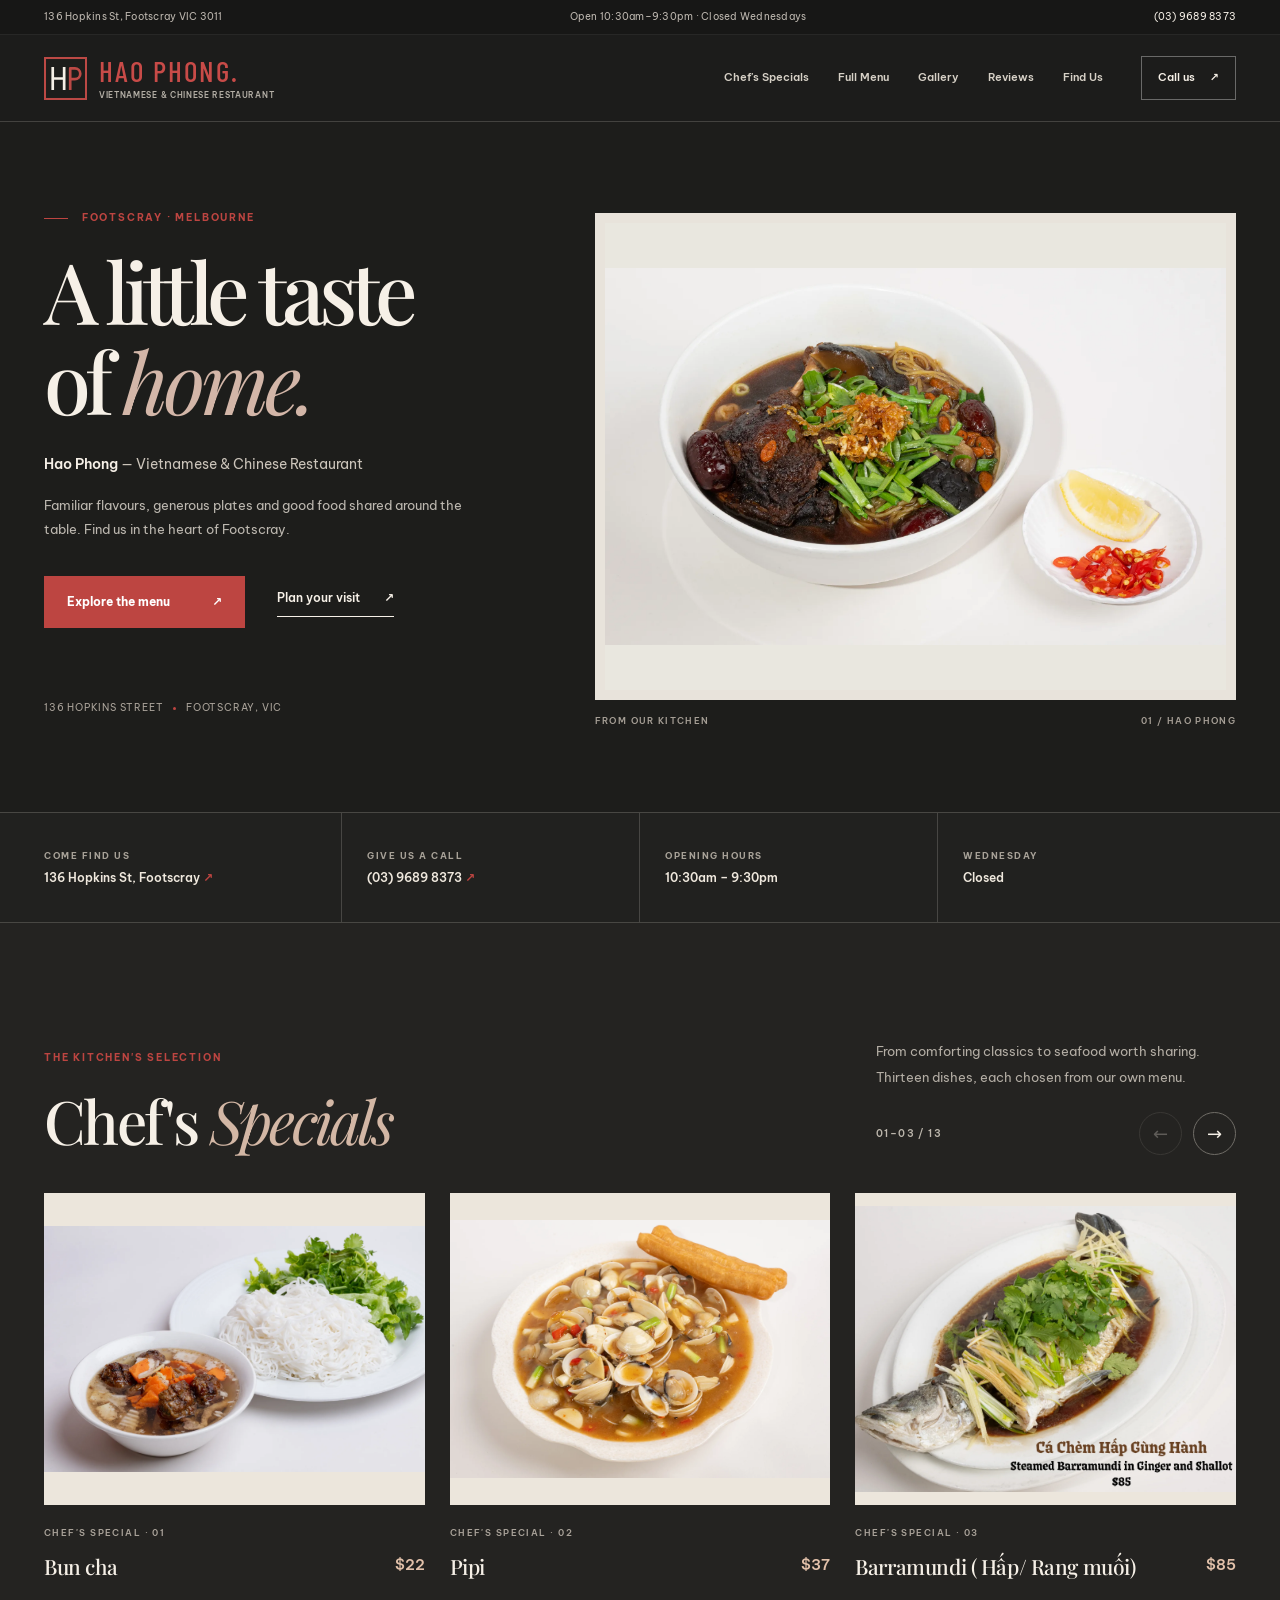
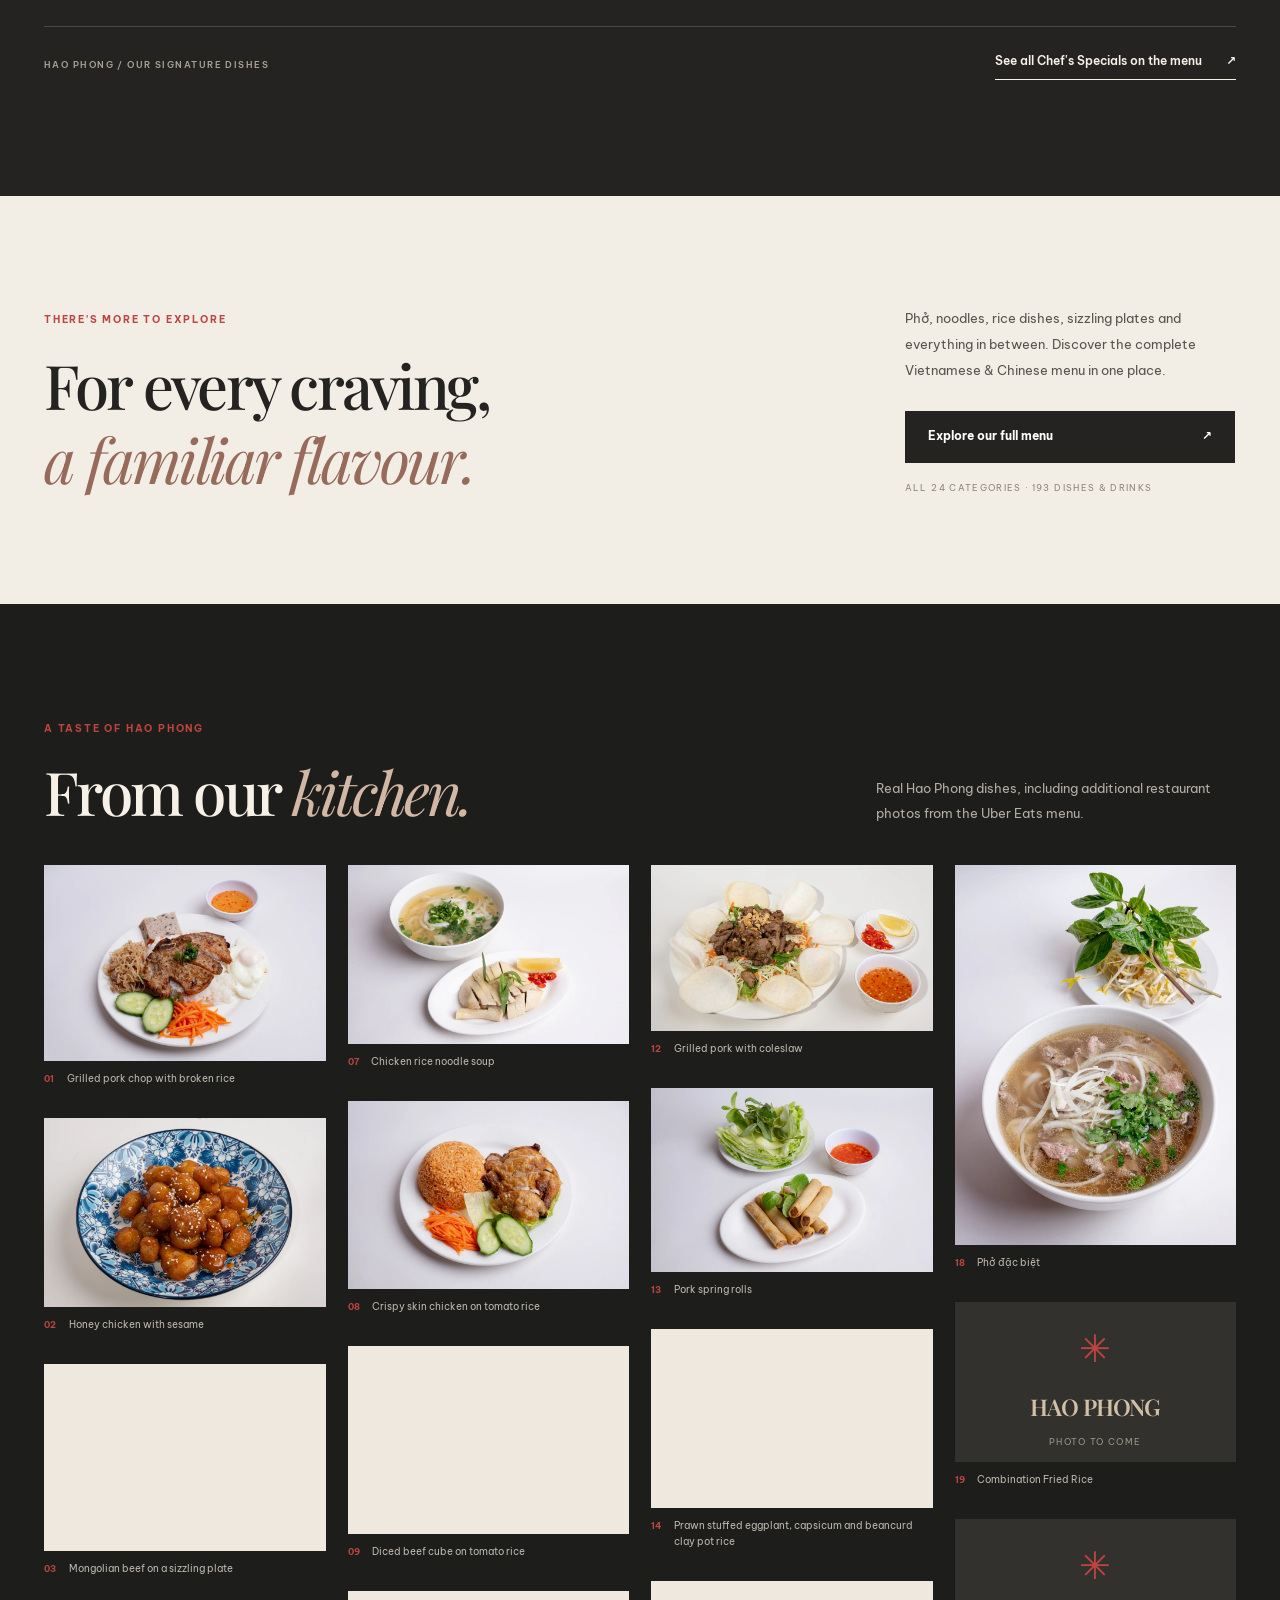
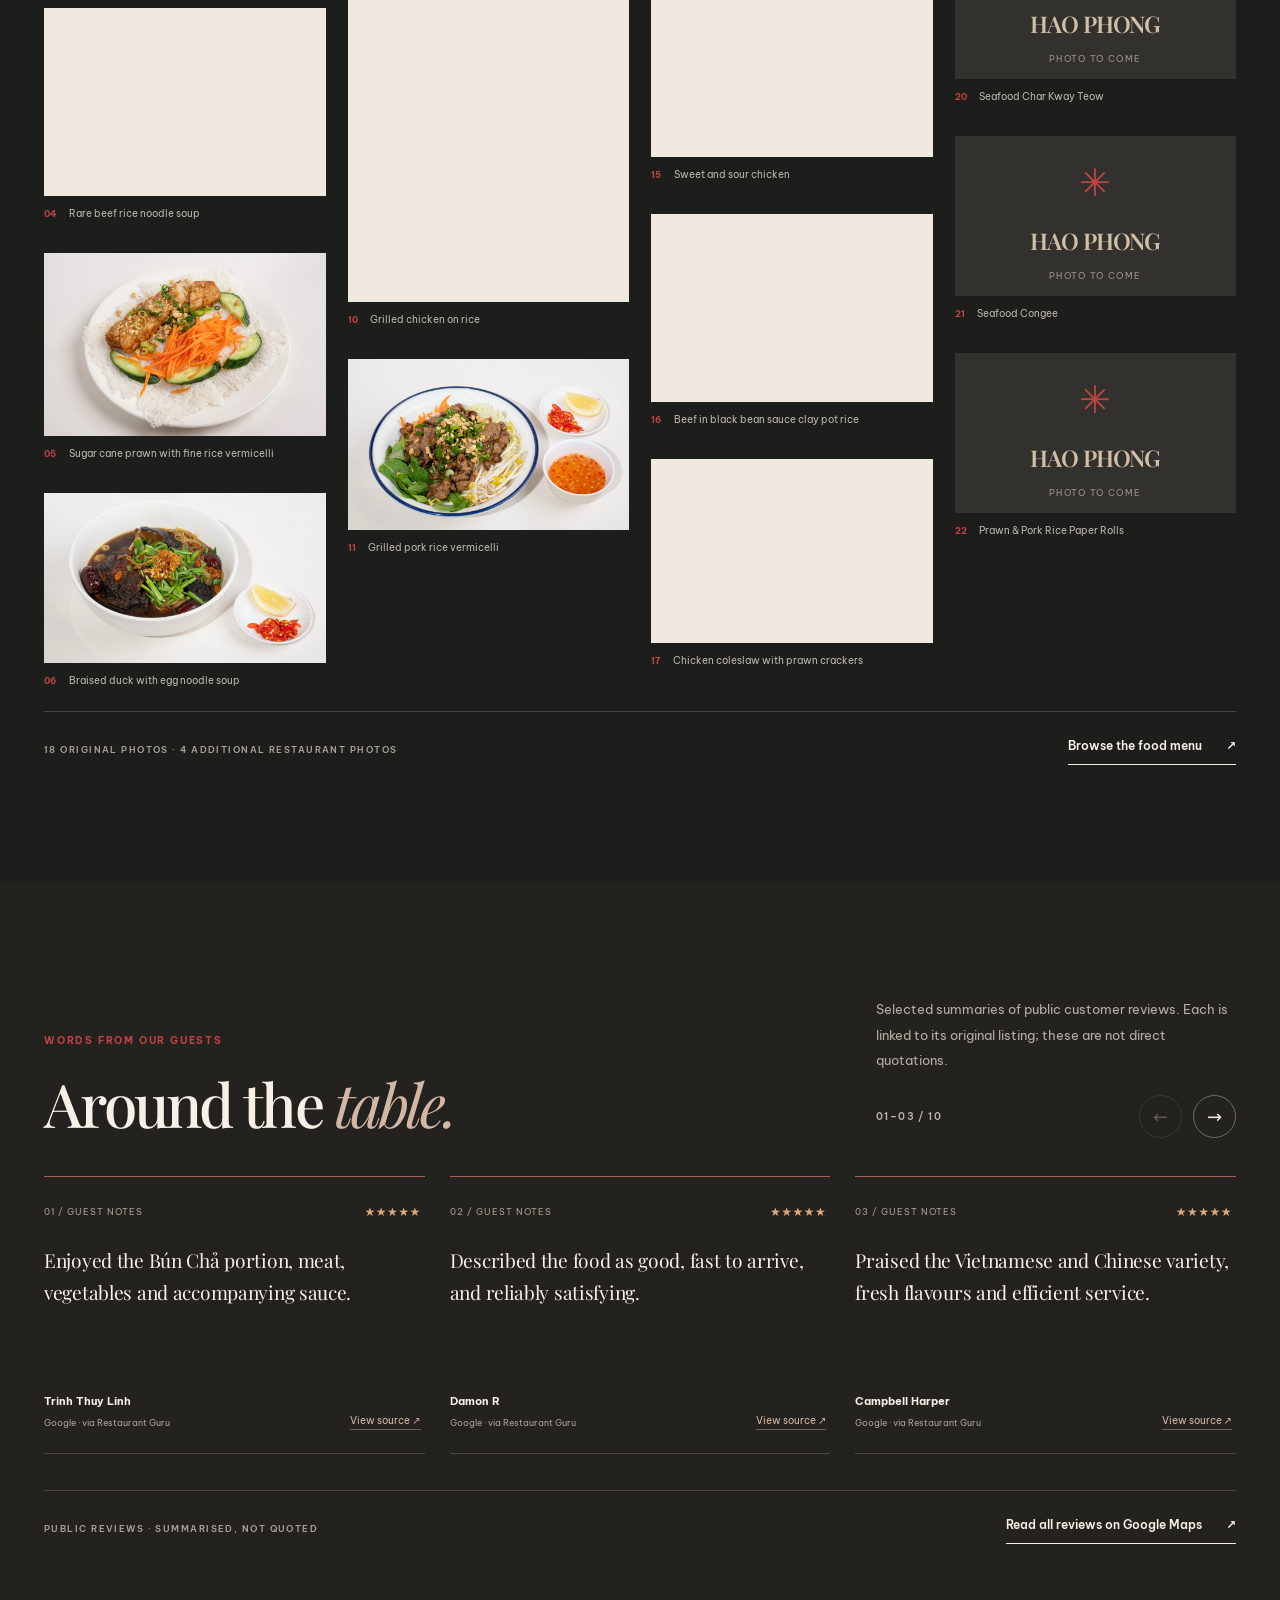
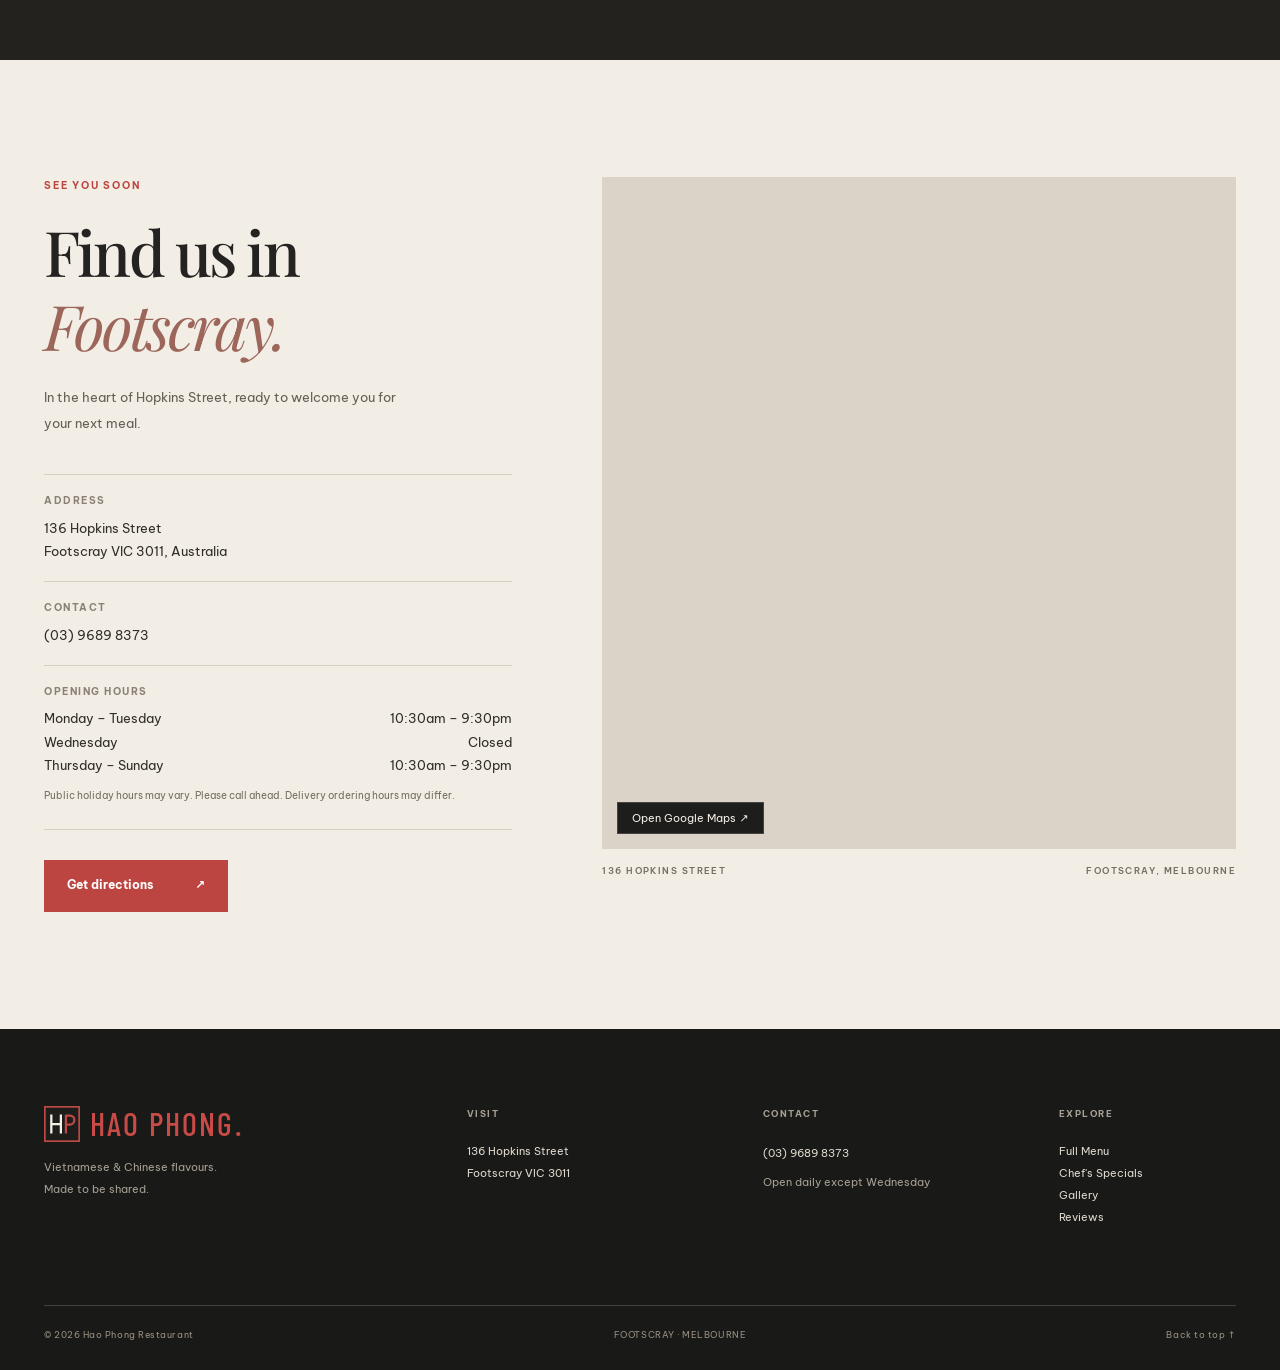
==== commit c03602ec: "Add files via upload" ====
--- a/index.html
+++ b/index.html
@@ -13,7 +13,7 @@
 <title>Hao Phong Restaurant | Footscray, Melbourne</title>
 <link rel="preconnect" href="https://fonts.googleapis.com">
 <link rel="preconnect" href="https://fonts.gstatic.com" crossorigin>
-<link href="https://fonts.googleapis.com/css2?family=Be+Vietnam+Pro:wght@400;500;600;700&family=Playfair+Display:wght@400;500;600;700&family=Noto+Sans+SC:wght@400;500&display=swap" rel="stylesheet">
+<link href="https://fonts.googleapis.com/css2?family=Barlow+Condensed:wght@400;500;600&family=Be+Vietnam+Pro:wght@400;500;600;700&family=Playfair+Display:wght@400;500;600;700&family=Noto+Sans+SC:wght@400;500&display=swap" rel="stylesheet">
 <link rel="preload" as="image" href="images/a.webp">
 <link rel="icon" href="assets/hao-phong-mark.svg" type="image/svg+xml">
 <link rel="stylesheet" href="styles.css">
@@ -45,10 +45,10 @@
 <div class="section-end"><span>HAO PHONG / OUR SIGNATURE DISHES</span><a class="underlined-link" href="menu.html#chef-specials">See all Chef's Specials on the menu <span aria-hidden="true">↗</span></a></div>
 </div></section>
 <section class="menu-teaser" aria-labelledby="menuTeaserTitle"><div class="container teaser-layout"><div class="teaser-leading"><p class="eyebrow">THERE'S MORE TO EXPLORE</p><h2 id="menuTeaserTitle">For every craving,<br><em>a familiar flavour.</em></h2></div><div class="teaser-trailing"><p>Phở, noodles, rice dishes, sizzling plates and everything in between. Discover the complete Vietnamese & Chinese menu in one place.</p><a href="menu.html" class="button button-dark">Explore our full menu <span aria-hidden="true">↗</span></a><span>ALL 24 CATEGORIES · 193 DISHES & DRINKS</span></div></div></section>
-<section class="section gallery-section" id="gallery" aria-labelledby="galleryTitle"><div class="container"><div class="section-heading gallery-heading"><div><p class="eyebrow">A TASTE OF HAO PHONG</p><h2 id="galleryTitle">From our <em>kitchen.</em></h2></div><p class="section-description">Real Hao Phong dishes, including additional restaurant photos from the Uber Eats menu.</p></div><div class="gallery-grid" id="galleryGrid"></div><div class="gallery-end"><span id="galleryTotal">24 HAO PHONG FOOD PHOTOGRAPHS</span><a class="underlined-link" href="menu.html">Browse the food menu <span aria-hidden="true">↗</span></a></div></div></section>
+<section class="section gallery-section" id="gallery" aria-labelledby="galleryTitle"><div class="container"><div class="section-heading gallery-heading"><div><p class="eyebrow">A TASTE OF HAO PHONG</p><h2 id="galleryTitle">From our <em>kitchen.</em></h2></div><p class="section-description">Real Hao Phong dishes, including additional restaurant photos from the Uber Eats menu.</p></div><div class="gallery-grid" id="galleryGrid"></div><div class="gallery-end"><span id="galleryTotal">22 HAO PHONG FOOD PHOTOGRAPHS</span><a class="underlined-link" href="menu.html">Browse the food menu <span aria-hidden="true">↗</span></a></div></div></section>
 <section class="section reviews-section" id="reviews" aria-labelledby="reviewsTitle"><div class="container"><div class="section-heading"><div><p class="eyebrow">WORDS FROM OUR GUESTS</p><h2 id="reviewsTitle">Around the <em>table.</em></h2></div><div class="heading-aside"><p>Selected summaries of public customer reviews. Each is linked to its original listing; these are not direct quotations.</p><div class="carousel-controls" id="reviewControls"><span id="reviewPosition" class="carousel-count" aria-live="polite"></span><button class="circle-arrow" id="reviewPrev" aria-label="Previous guest reviews" type="button">←</button><button class="circle-arrow" id="reviewNext" aria-label="Next guest reviews" type="button">→</button></div></div></div><div class="carousel-viewport" id="staticReviews"><div class="carousel-track review-track" id="reviewTrack" tabindex="0" aria-label="Customer review carousel"></div></div><div id="googleLiveReviews" class="google-live-panel" hidden aria-live="polite"></div><div class="section-end"><span>PUBLIC REVIEWS · SUMMARISED, NOT QUOTED</span><div class="review-links"><button type="button" class="underlined-link live-review-button" id="liveReviewsToggle" hidden>View live Google reviews ↗</button><a class="underlined-link" target="_blank" rel="noopener noreferrer" href="https://www.google.com/maps/search/?api=1&amp;query=Hao%20Phong%20Restaurant%20136%20Hopkins%20Street%20Footscray&amp;query_place_id=ChIJSXFuHJJd1moR5nXdBhNjEos">Read all reviews on Google Maps <span aria-hidden="true">↗</span></a></div></div></div></section>
 <section class="visit-section" id="visit" aria-labelledby="visitTitle"><div class="container visit-layout"><div class="visit-copy"><p class="eyebrow">SEE YOU SOON</p><h2 id="visitTitle">Find us in <em>Footscray.</em></h2><p class="visit-intro">In the heart of Hopkins Street, ready to welcome you for your next meal.</p><div class="visit-details"><div><small>ADDRESS</small><address>136 Hopkins Street<br>Footscray VIC 3011, Australia</address></div><div><small>CONTACT</small><a href="tel:+61396898373">(03) 9689 8373</a></div><div><small>OPENING HOURS</small><p>Monday – Tuesday <span>10:30am – 9:30pm</span></p><p>Wednesday <span>Closed</span></p><p>Thursday – Sunday <span>10:30am – 9:30pm</span></p><small class="hours-note">Public holiday hours may vary. Please call ahead. Delivery ordering hours may differ.</small></div></div><a class="button button-red" href="https://www.google.com/maps/search/?api=1&amp;query=Hao%20Phong%20Restaurant%20136%20Hopkins%20Street%20Footscray&amp;query_place_id=ChIJSXFuHJJd1moR5nXdBhNjEos" target="_blank" rel="noopener noreferrer">Get directions <span aria-hidden="true">↗</span></a></div><div class="map-column"><div class="map-wrap"><iframe title="Google map showing Hao Phong Restaurant, 136 Hopkins Street, Footscray" loading="lazy" referrerpolicy="no-referrer-when-downgrade" src="https://www.google.com/maps?q=Hao%20Phong%20Restaurant%20136%20Hopkins%20Street%20Footscray%20VIC%203011&amp;output=embed"></iframe><a class="map-open-link" href="https://www.google.com/maps/place/?q=place_id:ChIJSXFuHJJd1moR5nXdBhNjEos" target="_blank" rel="noopener noreferrer">Open Google Maps ↗</a></div><p>136 HOPKINS STREET <span>FOOTSCRAY, MELBOURNE</span></p></div></div></section>
 </main>
-<footer class="footer"><div class="container footer-main"><div class="footer-identity"><a href="index.html" class="footer-logo"><img src="assets/hao-phong-mark.svg" width="36" height="36" alt="" aria-hidden="true"> HAO PHONG<span>.</span></a><p>Vietnamese & Chinese flavours.<br>Made to be shared.</p></div><div><small>VISIT</small><address>136 Hopkins Street<br>Footscray VIC 3011</address></div><div><small>CONTACT</small><a href="tel:+61396898373">(03) 9689 8373</a><p>Open daily except Wednesday</p></div><div class="footer-nav"><small>EXPLORE</small><a href="menu.html">Full Menu</a><a href="menu.html#chef-specials">Chef's Specials</a><a href="#gallery">Gallery</a><a href="#reviews">Reviews</a></div></div><div class="container footer-bottom"><span>© 2026 Hao Phong Restaurant</span><span>FOOTSCRAY · MELBOURNE</span><a href="#top">Back to top ↑</a></div></footer>
+<footer class="footer"><div class="container footer-main"><div class="footer-identity"><a href="index.html" class="footer-logo" aria-label="Hao Phong Restaurant home"><img src="assets/hao-phong-mark.svg" width="36" height="36" alt="" aria-hidden="true"> <span class="wordmark">HAO PHONG<span class="brand-mark">.</span></span></a><p>Vietnamese & Chinese flavours.<br>Made to be shared.</p></div><div><small>VISIT</small><address>136 Hopkins Street<br>Footscray VIC 3011</address></div><div><small>CONTACT</small><a href="tel:+61396898373">(03) 9689 8373</a><p>Open daily except Wednesday</p></div><div class="footer-nav"><small>EXPLORE</small><a href="menu.html">Full Menu</a><a href="menu.html#chef-specials">Chef's Specials</a><a href="#gallery">Gallery</a><a href="#reviews">Reviews</a></div></div><div class="container footer-bottom"><span>© 2026 Hao Phong Restaurant</span><span>FOOTSCRAY · MELBOURNE</span><a href="#top">Back to top ↑</a></div></footer>
 <a class="mobile-call" href="tel:+61396898373">Call Hao Phong <span>(03) 9689 8373 ↗</span></a>
 </body></html>
--- a/styles.css
+++ b/styles.css
@@ -52,3 +52,32 @@
 .map-wrap{position:relative}
 @media(max-width:640px){.brand{gap:8px}.brand-icon{width:32px;height:32px}.brand small{letter-spacing:.04em;font-size:6.6px}.brand strong{font-size:23px}.review-links{gap:15px}.google-live-panel{padding:12px}.footer-logo img{width:30px;height:30px}}
 @media(max-width:370px){.brand strong{font-size:20px}.brand-icon{width:29px;height:29px}}
+
+/* V6.5 — ONLY the brand wordmark is changed. Keep the original V6.2
+   live-text logo composition and all original body/display typography.
+   The HP mark is the original crisp SVG, not the low-res screenshot.
+   Its geometric, monoline strokes are echoed with Barlow Condensed. */
+.brand strong, .footer-logo .wordmark {
+  font-family: "Barlow Condensed", "Noto Sans Display", "Arial Narrow", Arial, sans-serif;
+  font-weight: 500;
+  font-style: normal;
+  text-transform: uppercase;
+  letter-spacing: .068em;
+  line-height: 1.02;
+  color: #c84b48;
+}
+.brand strong {font-size: 29px; white-space: nowrap;}
+.brand-mark, .footer-logo .brand-mark {color:#c84b48;}
+.brand-text {gap:5px;}
+.brand small {font-family:var(--sans);font-size:7.6px;letter-spacing:.09em;}
+.footer-logo .wordmark {font-size:32px;}
+.footer-logo {gap:10px;}
+.footer-logo .brand-icon {height:36px;width:36px;}
+@media(max-width:1100px){.brand strong {font-size:27px;}}
+@media(max-width:640px){
+ .brand strong {font-size:25px;}
+ .brand small {font-size:6.4px;letter-spacing:.045em;}
+ .brand-icon{width:34px;height:34px;}
+ .footer-logo .wordmark {font-size:29px;}
+}
+@media(max-width:370px){.brand strong {font-size:23px;}}
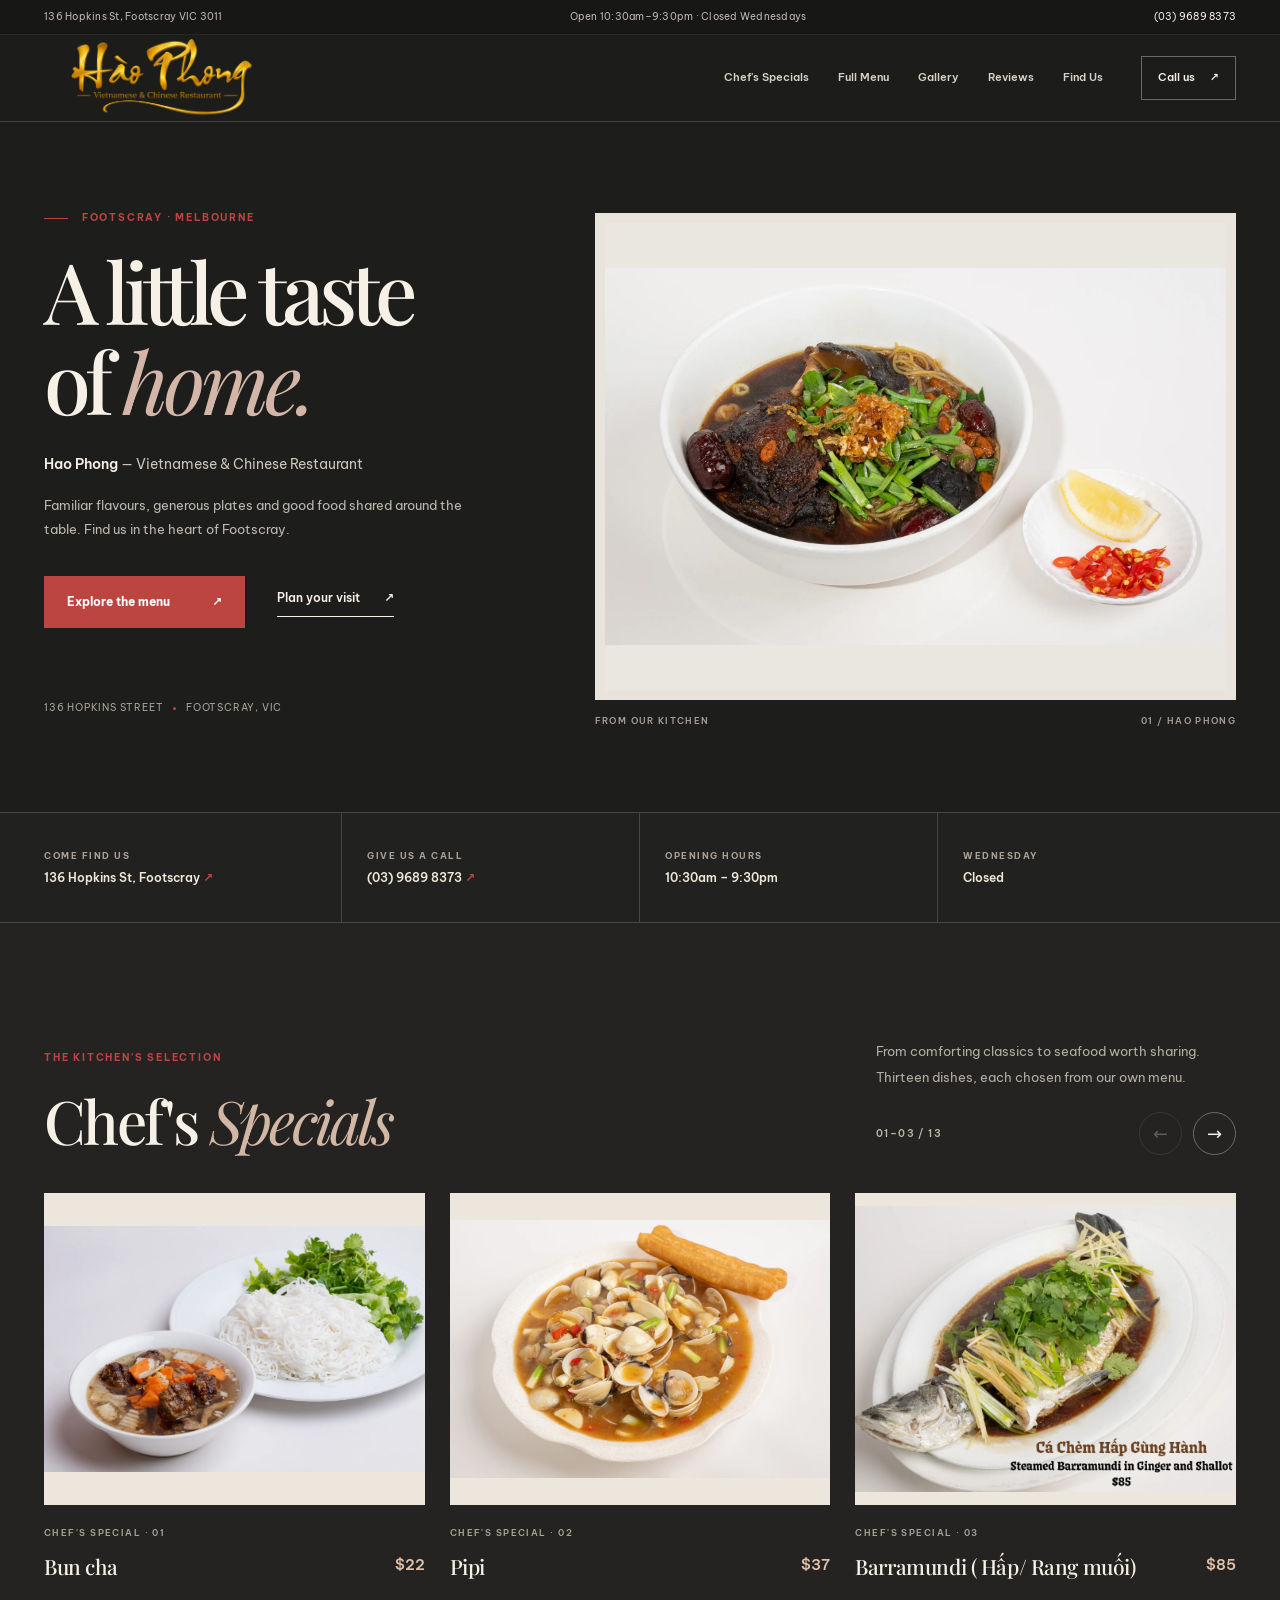
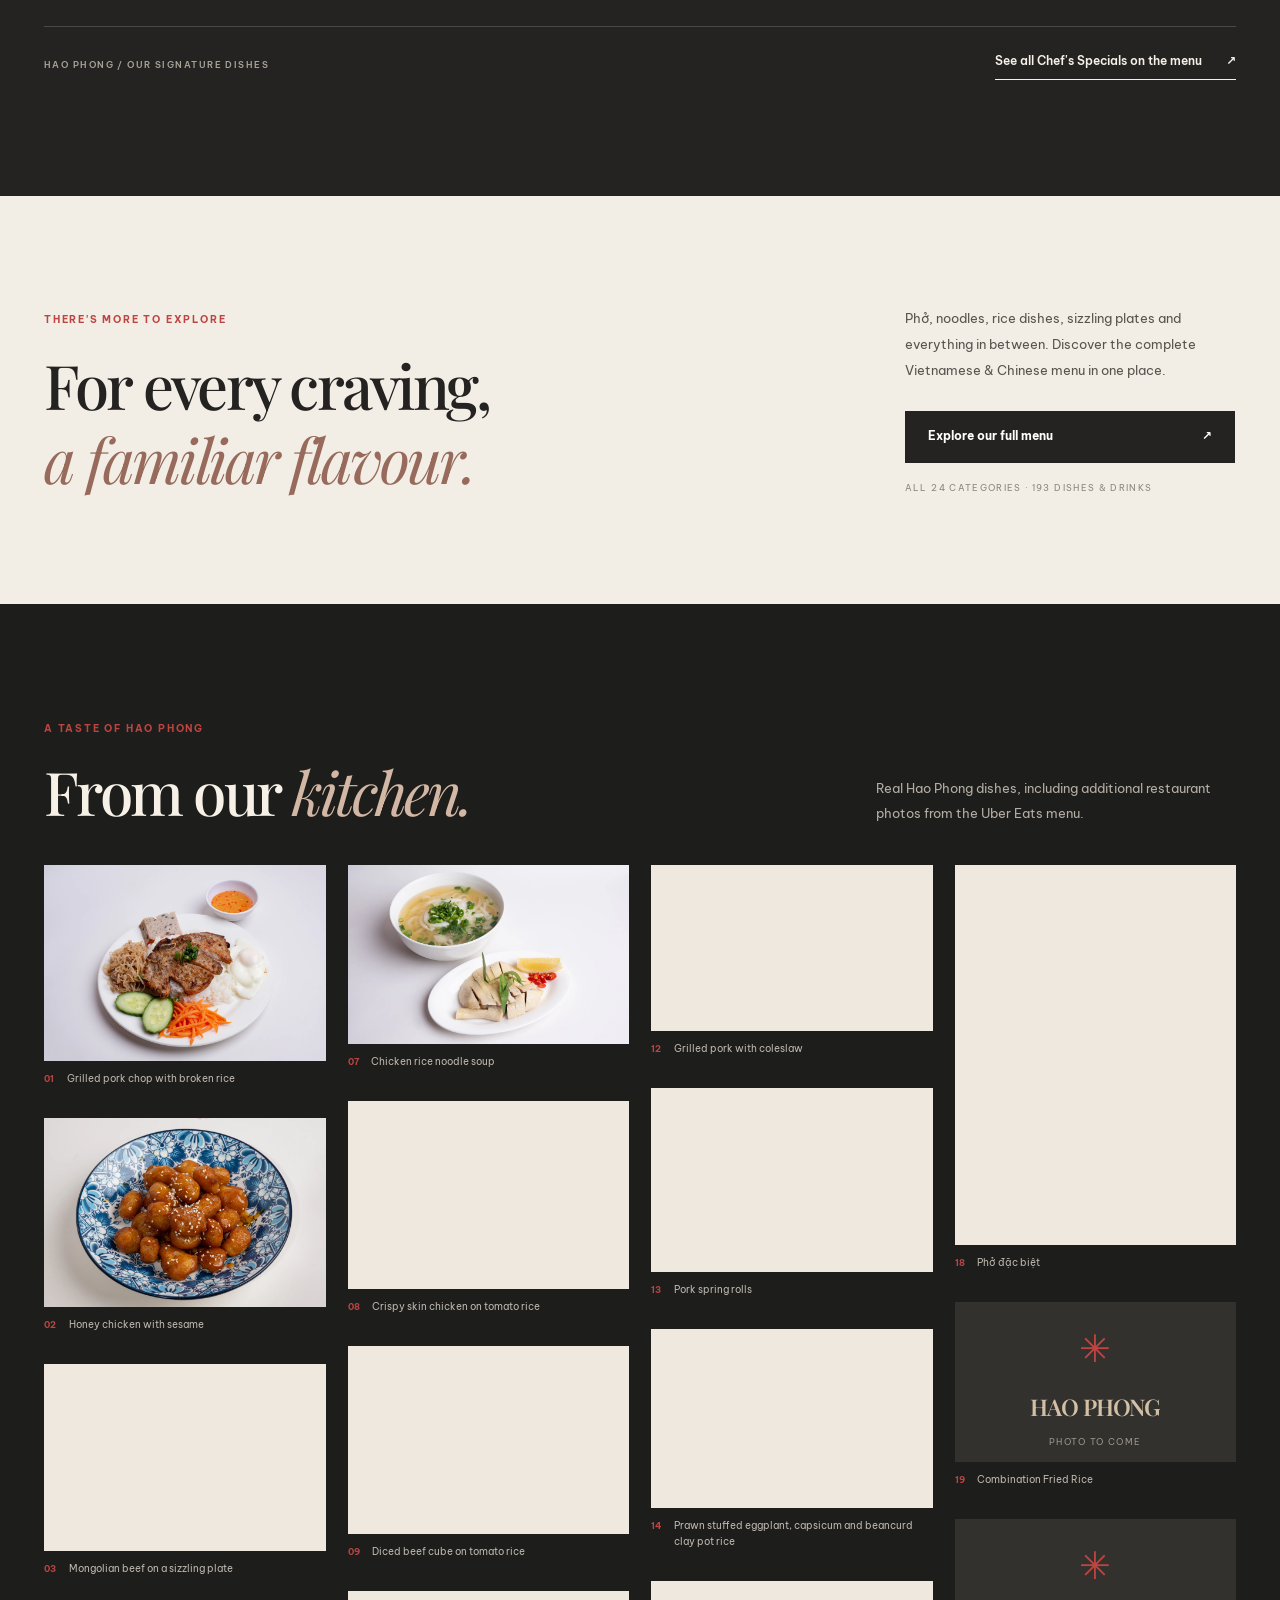
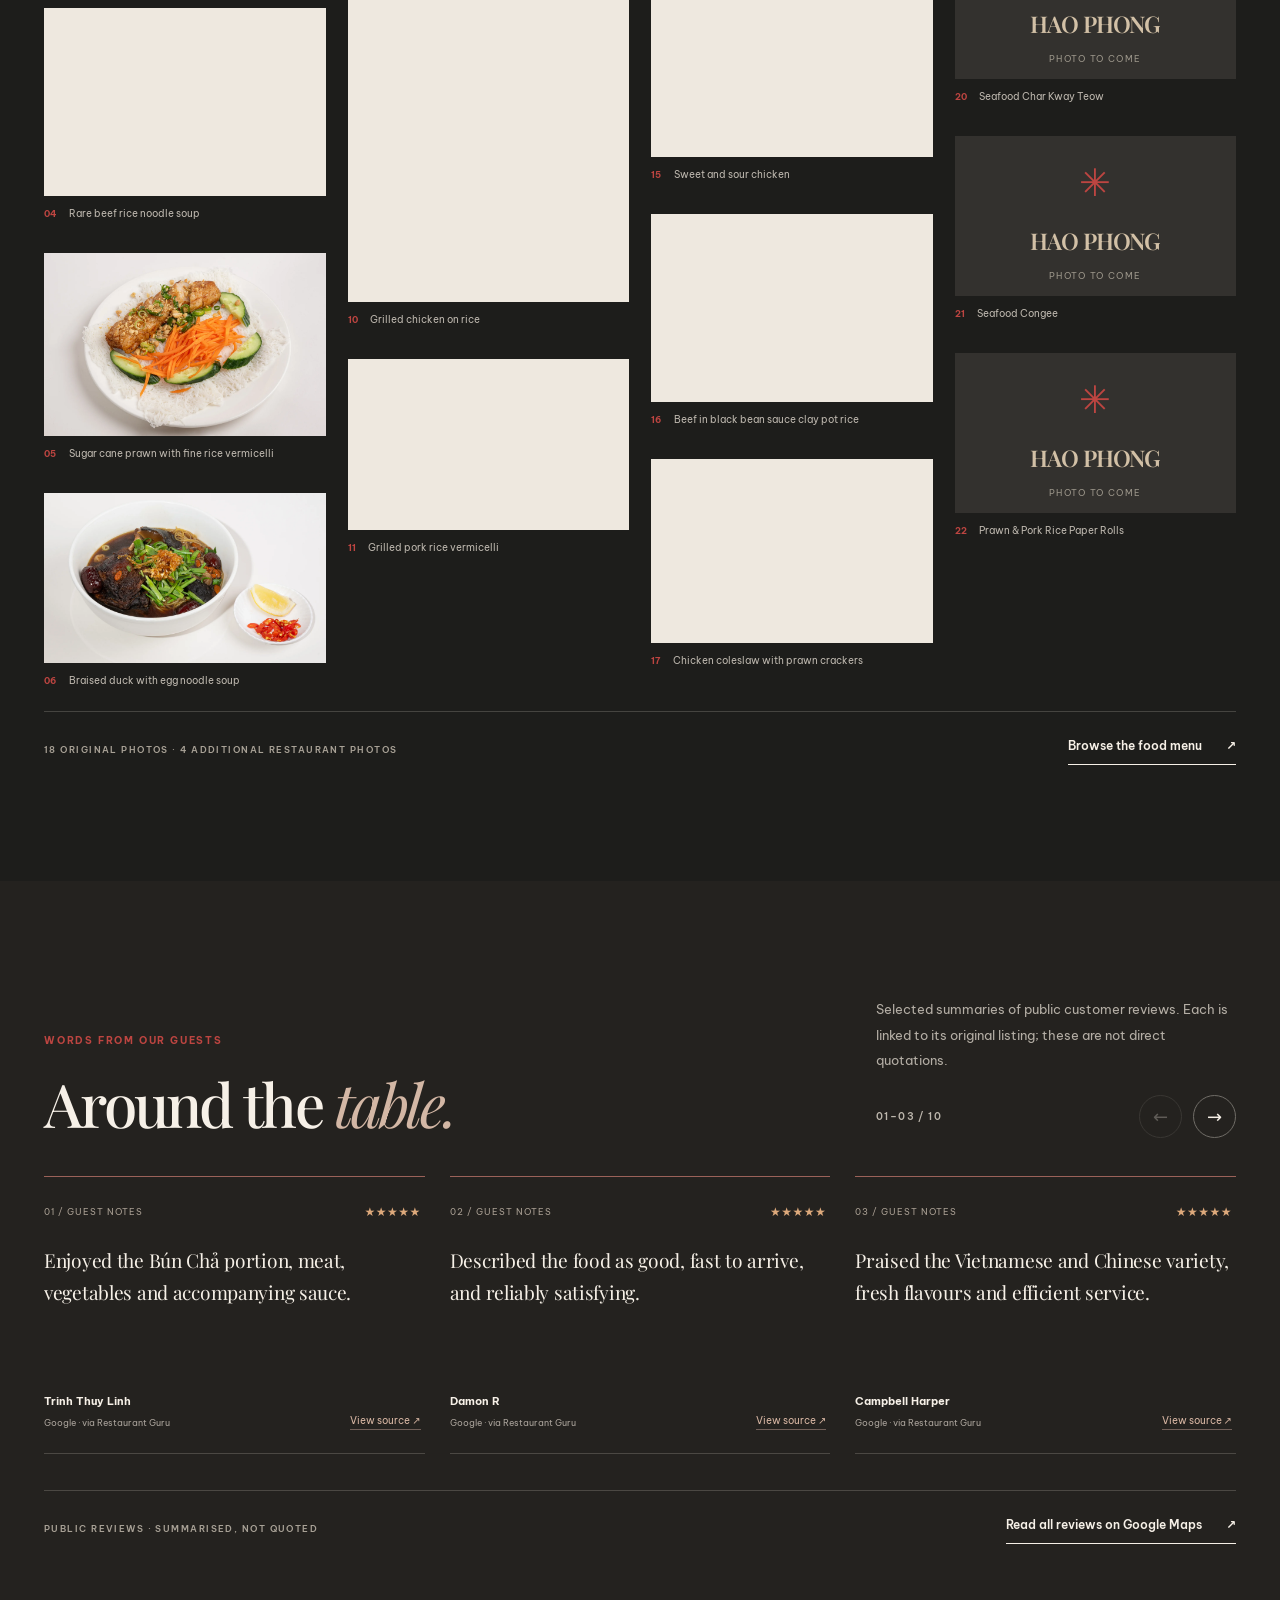
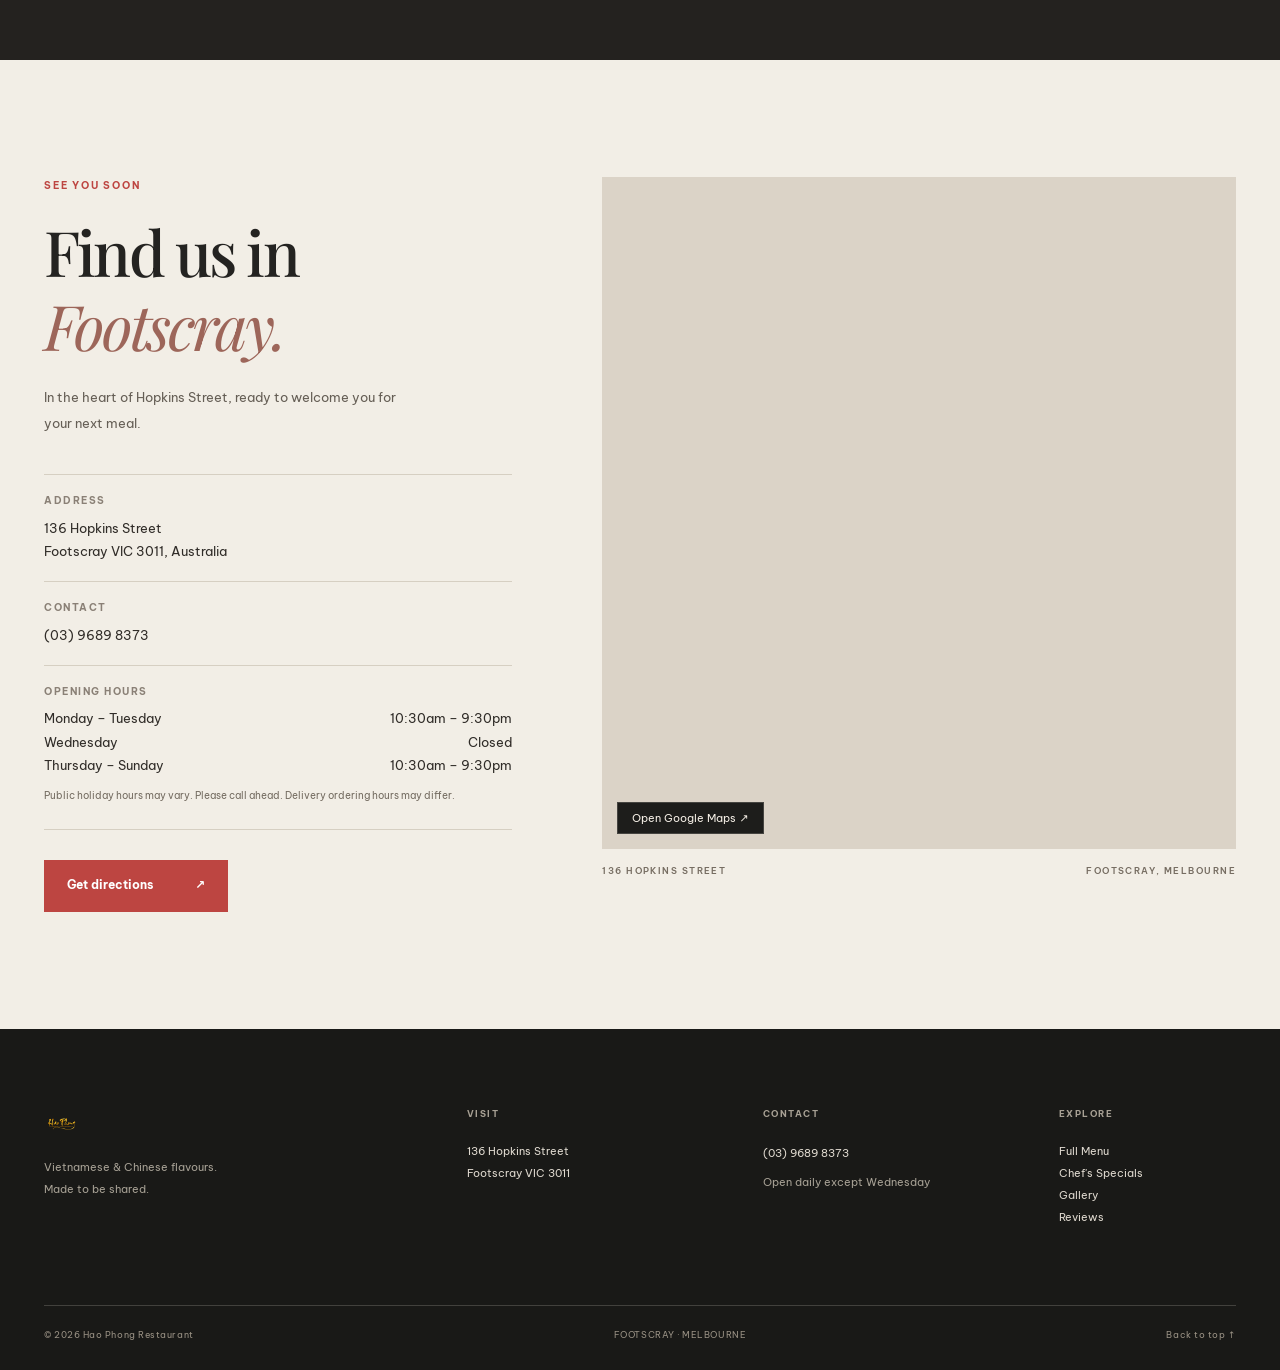
==== commit 4531630d: "Add files via upload" ====
--- a/index.html
+++ b/index.html
@@ -13,9 +13,9 @@
 <title>Hao Phong Restaurant | Footscray, Melbourne</title>
 <link rel="preconnect" href="https://fonts.googleapis.com">
 <link rel="preconnect" href="https://fonts.gstatic.com" crossorigin>
-<link href="https://fonts.googleapis.com/css2?family=Barlow+Condensed:wght@400;500;600&family=Be+Vietnam+Pro:wght@400;500;600;700&family=Playfair+Display:wght@400;500;600;700&family=Noto+Sans+SC:wght@400;500&display=swap" rel="stylesheet">
+<link href="https://fonts.googleapis.com/css2?family=Be+Vietnam+Pro:wght@400;500;600;700&family=Playfair+Display:wght@400;500;600;700&family=Noto+Sans+SC:wght@400;500&display=swap" rel="stylesheet">
 <link rel="preload" as="image" href="images/a.webp">
-<link rel="icon" href="assets/hao-phong-mark.svg" type="image/svg+xml">
+<link rel="icon" href="assets/hao-phong-gold-favicon.png" type="image/png">
 <link rel="stylesheet" href="styles.css">
 <script src="site-config.js" defer></script>
 <script src="menu-data.js" defer></script>
@@ -28,7 +28,7 @@
 <a class="skip-link" href="#main">Skip to content</a>
 <div class="announcement"><div class="container announcement-inner"><span>136 Hopkins St, Footscray VIC 3011</span><span>Open 10:30am–9:30pm · Closed Wednesdays</span><a href="tel:+61396898373">(03) 9689 8373</a></div></div>
 <header class="site-header" id="top"><div class="container header-inner">
-<a class="brand" href="index.html" aria-label="Hao Phong Restaurant home"><img class="brand-icon" src="assets/hao-phong-mark.svg" width="43" height="43" alt="" aria-hidden="true"><span class="brand-text"><strong>HAO PHONG<span class="brand-mark">.</span></strong><small>VIETNAMESE & CHINESE RESTAURANT</small></span></a>
+<a class="brand" href="index.html" aria-label="Hao Phong Restaurant home"><img class="brand-logo-image" src="assets/hao-phong-gold-approved.png" width="2048" height="682" alt="" decoding="async"></a>
 <button id="mobileToggle" class="mobile-toggle" aria-label="Open navigation" aria-controls="mainNav" aria-expanded="false" type="button"><span></span><span></span><span></span></button>
 <nav class="main-nav" id="mainNav" aria-label="Main navigation"><a href="#specials">Chef's Specials</a><a href="menu.html">Full Menu</a><a href="#gallery">Gallery</a><a href="#reviews">Reviews</a><a href="#visit">Find Us</a></nav>
 <a class="header-call" href="tel:+61396898373">Call us <span aria-hidden="true">↗</span></a>
@@ -49,6 +49,6 @@
 <section class="section reviews-section" id="reviews" aria-labelledby="reviewsTitle"><div class="container"><div class="section-heading"><div><p class="eyebrow">WORDS FROM OUR GUESTS</p><h2 id="reviewsTitle">Around the <em>table.</em></h2></div><div class="heading-aside"><p>Selected summaries of public customer reviews. Each is linked to its original listing; these are not direct quotations.</p><div class="carousel-controls" id="reviewControls"><span id="reviewPosition" class="carousel-count" aria-live="polite"></span><button class="circle-arrow" id="reviewPrev" aria-label="Previous guest reviews" type="button">←</button><button class="circle-arrow" id="reviewNext" aria-label="Next guest reviews" type="button">→</button></div></div></div><div class="carousel-viewport" id="staticReviews"><div class="carousel-track review-track" id="reviewTrack" tabindex="0" aria-label="Customer review carousel"></div></div><div id="googleLiveReviews" class="google-live-panel" hidden aria-live="polite"></div><div class="section-end"><span>PUBLIC REVIEWS · SUMMARISED, NOT QUOTED</span><div class="review-links"><button type="button" class="underlined-link live-review-button" id="liveReviewsToggle" hidden>View live Google reviews ↗</button><a class="underlined-link" target="_blank" rel="noopener noreferrer" href="https://www.google.com/maps/search/?api=1&amp;query=Hao%20Phong%20Restaurant%20136%20Hopkins%20Street%20Footscray&amp;query_place_id=ChIJSXFuHJJd1moR5nXdBhNjEos">Read all reviews on Google Maps <span aria-hidden="true">↗</span></a></div></div></div></section>
 <section class="visit-section" id="visit" aria-labelledby="visitTitle"><div class="container visit-layout"><div class="visit-copy"><p class="eyebrow">SEE YOU SOON</p><h2 id="visitTitle">Find us in <em>Footscray.</em></h2><p class="visit-intro">In the heart of Hopkins Street, ready to welcome you for your next meal.</p><div class="visit-details"><div><small>ADDRESS</small><address>136 Hopkins Street<br>Footscray VIC 3011, Australia</address></div><div><small>CONTACT</small><a href="tel:+61396898373">(03) 9689 8373</a></div><div><small>OPENING HOURS</small><p>Monday – Tuesday <span>10:30am – 9:30pm</span></p><p>Wednesday <span>Closed</span></p><p>Thursday – Sunday <span>10:30am – 9:30pm</span></p><small class="hours-note">Public holiday hours may vary. Please call ahead. Delivery ordering hours may differ.</small></div></div><a class="button button-red" href="https://www.google.com/maps/search/?api=1&amp;query=Hao%20Phong%20Restaurant%20136%20Hopkins%20Street%20Footscray&amp;query_place_id=ChIJSXFuHJJd1moR5nXdBhNjEos" target="_blank" rel="noopener noreferrer">Get directions <span aria-hidden="true">↗</span></a></div><div class="map-column"><div class="map-wrap"><iframe title="Google map showing Hao Phong Restaurant, 136 Hopkins Street, Footscray" loading="lazy" referrerpolicy="no-referrer-when-downgrade" src="https://www.google.com/maps?q=Hao%20Phong%20Restaurant%20136%20Hopkins%20Street%20Footscray%20VIC%203011&amp;output=embed"></iframe><a class="map-open-link" href="https://www.google.com/maps/place/?q=place_id:ChIJSXFuHJJd1moR5nXdBhNjEos" target="_blank" rel="noopener noreferrer">Open Google Maps ↗</a></div><p>136 HOPKINS STREET <span>FOOTSCRAY, MELBOURNE</span></p></div></div></section>
 </main>
-<footer class="footer"><div class="container footer-main"><div class="footer-identity"><a href="index.html" class="footer-logo" aria-label="Hao Phong Restaurant home"><img src="assets/hao-phong-mark.svg" width="36" height="36" alt="" aria-hidden="true"> <span class="wordmark">HAO PHONG<span class="brand-mark">.</span></span></a><p>Vietnamese & Chinese flavours.<br>Made to be shared.</p></div><div><small>VISIT</small><address>136 Hopkins Street<br>Footscray VIC 3011</address></div><div><small>CONTACT</small><a href="tel:+61396898373">(03) 9689 8373</a><p>Open daily except Wednesday</p></div><div class="footer-nav"><small>EXPLORE</small><a href="menu.html">Full Menu</a><a href="menu.html#chef-specials">Chef's Specials</a><a href="#gallery">Gallery</a><a href="#reviews">Reviews</a></div></div><div class="container footer-bottom"><span>© 2026 Hao Phong Restaurant</span><span>FOOTSCRAY · MELBOURNE</span><a href="#top">Back to top ↑</a></div></footer>
+<footer class="footer"><div class="container footer-main"><div class="footer-identity"><a href="index.html" class="footer-logo" aria-label="Hao Phong Restaurant home"><img class="footer-logo-image" src="assets/hao-phong-gold-approved.png" width="2048" height="682" alt="" loading="lazy" decoding="async"></a><p>Vietnamese & Chinese flavours.<br>Made to be shared.</p></div><div><small>VISIT</small><address>136 Hopkins Street<br>Footscray VIC 3011</address></div><div><small>CONTACT</small><a href="tel:+61396898373">(03) 9689 8373</a><p>Open daily except Wednesday</p></div><div class="footer-nav"><small>EXPLORE</small><a href="menu.html">Full Menu</a><a href="menu.html#chef-specials">Chef's Specials</a><a href="#gallery">Gallery</a><a href="#reviews">Reviews</a></div></div><div class="container footer-bottom"><span>© 2026 Hao Phong Restaurant</span><span>FOOTSCRAY · MELBOURNE</span><a href="#top">Back to top ↑</a></div></footer>
 <a class="mobile-call" href="tel:+61396898373">Call Hao Phong <span>(03) 9689 8373 ↗</span></a>
 </body></html>
--- a/styles.css
+++ b/styles.css
@@ -53,31 +53,17 @@
 @media(max-width:640px){.brand{gap:8px}.brand-icon{width:32px;height:32px}.brand small{letter-spacing:.04em;font-size:6.6px}.brand strong{font-size:23px}.review-links{gap:15px}.google-live-panel{padding:12px}.footer-logo img{width:30px;height:30px}}
 @media(max-width:370px){.brand strong{font-size:20px}.brand-icon{width:29px;height:29px}}
 
-/* V6.5 — ONLY the brand wordmark is changed. Keep the original V6.2
-   live-text logo composition and all original body/display typography.
-   The HP mark is the original crisp SVG, not the low-res screenshot.
-   Its geometric, monoline strokes are echoed with Barlow Condensed. */
-.brand strong, .footer-logo .wordmark {
-  font-family: "Barlow Condensed", "Noto Sans Display", "Arial Narrow", Arial, sans-serif;
-  font-weight: 500;
-  font-style: normal;
-  text-transform: uppercase;
-  letter-spacing: .068em;
-  line-height: 1.02;
-  color: #c84b48;
+/* V6.6 — approved gold logo image (exact user-supplied artwork).
+   Only header/footer brand presentation changed; menu, cards and typography stay untouched. */
+.brand {display:flex; align-items:center; flex-shrink:0; gap:0; line-height:1;}
+.brand-logo-image {display:block; width:238px; max-width:100%; height:auto; object-fit:contain;}
+.footer-logo {display:inline-flex; align-items:center; line-height:1; max-width:100%;}
+.footer-logo-image {display:block; width:338px; max-width:100%; height:auto; object-fit:contain;}
+@media(max-width:1100px) { .brand-logo-image {width:208px;} }
+@media(max-width:900px) { .brand-logo-image {width:215px;} }
+@media(max-width:640px) {
+  .header-inner {min-height:76px;}
+  .brand-logo-image {width:195px;}
+  .footer-logo-image {width:min(320px, 100%);}
 }
-.brand strong {font-size: 29px; white-space: nowrap;}
-.brand-mark, .footer-logo .brand-mark {color:#c84b48;}
-.brand-text {gap:5px;}
-.brand small {font-family:var(--sans);font-size:7.6px;letter-spacing:.09em;}
-.footer-logo .wordmark {font-size:32px;}
-.footer-logo {gap:10px;}
-.footer-logo .brand-icon {height:36px;width:36px;}
-@media(max-width:1100px){.brand strong {font-size:27px;}}
-@media(max-width:640px){
- .brand strong {font-size:25px;}
- .brand small {font-size:6.4px;letter-spacing:.045em;}
- .brand-icon{width:34px;height:34px;}
- .footer-logo .wordmark {font-size:29px;}
-}
-@media(max-width:370px){.brand strong {font-size:23px;}}
+@media(max-width:370px) { .brand-logo-image {width:178px;} }
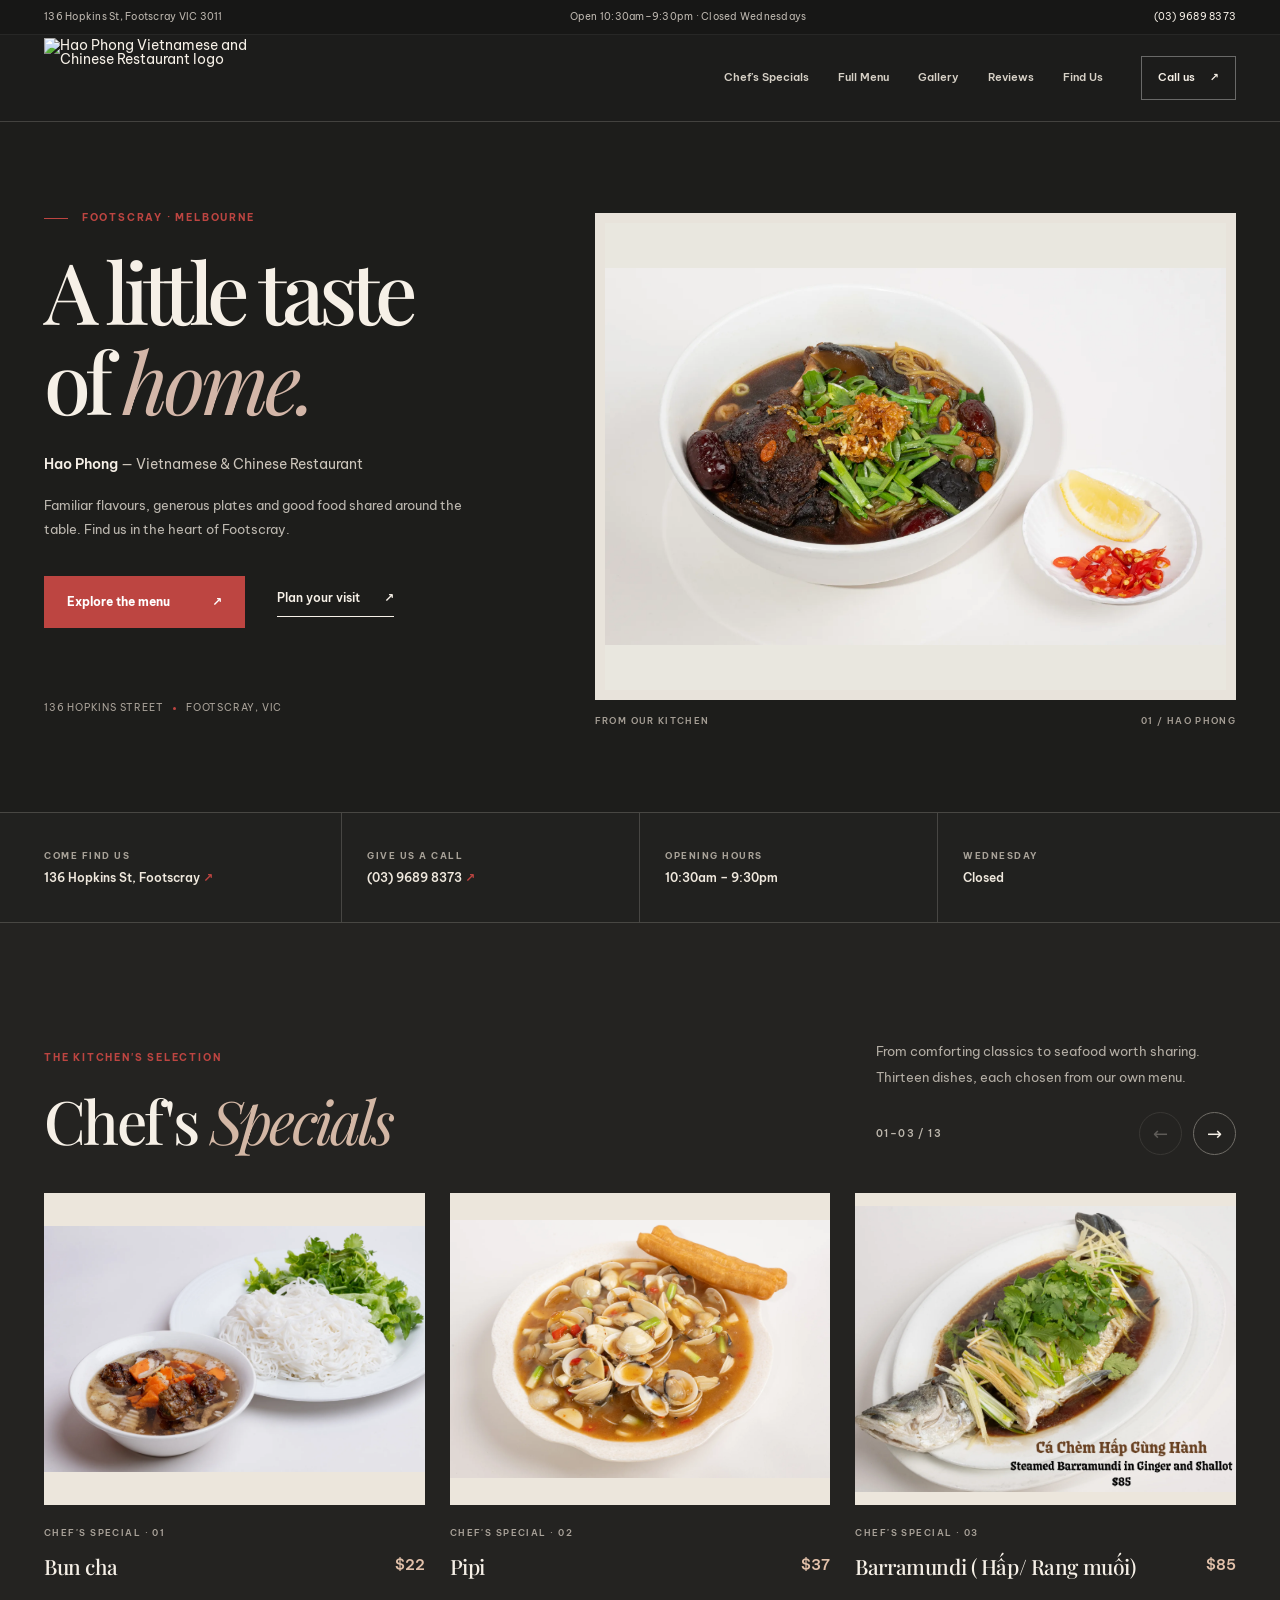
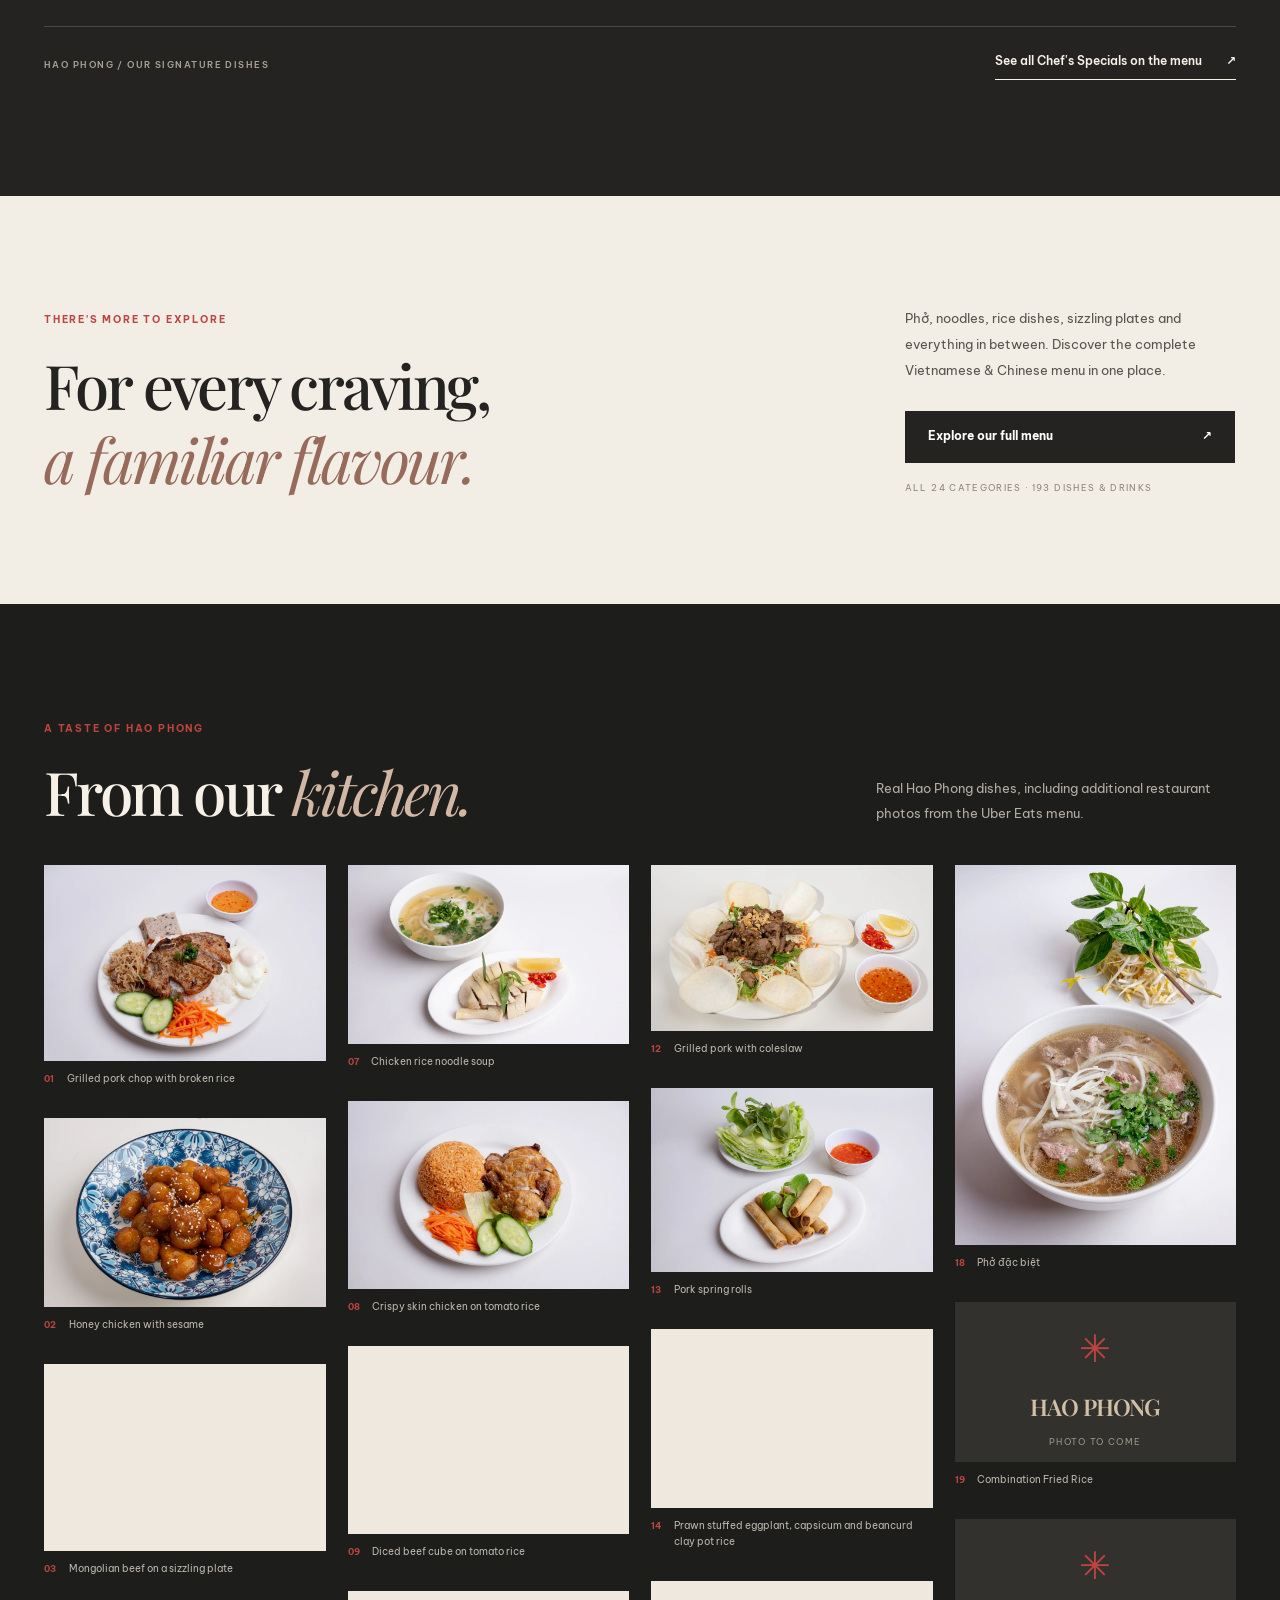
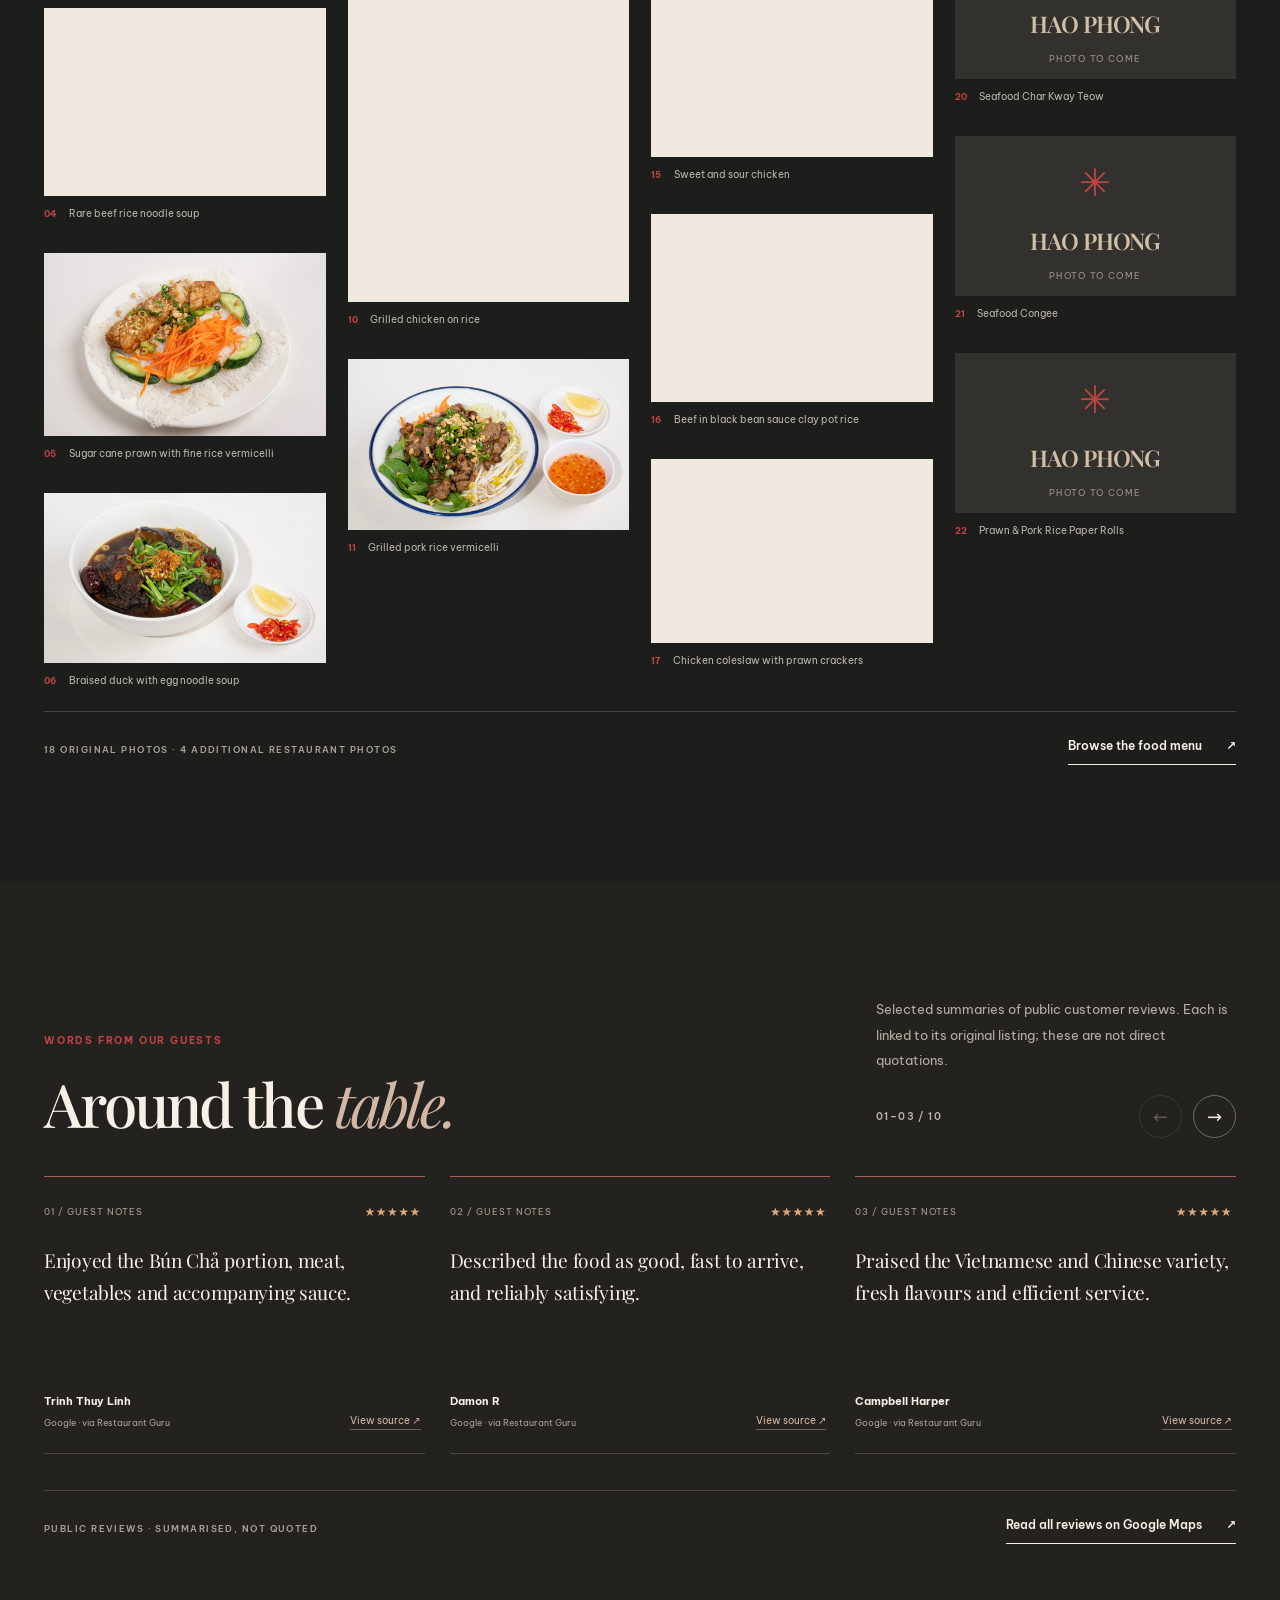
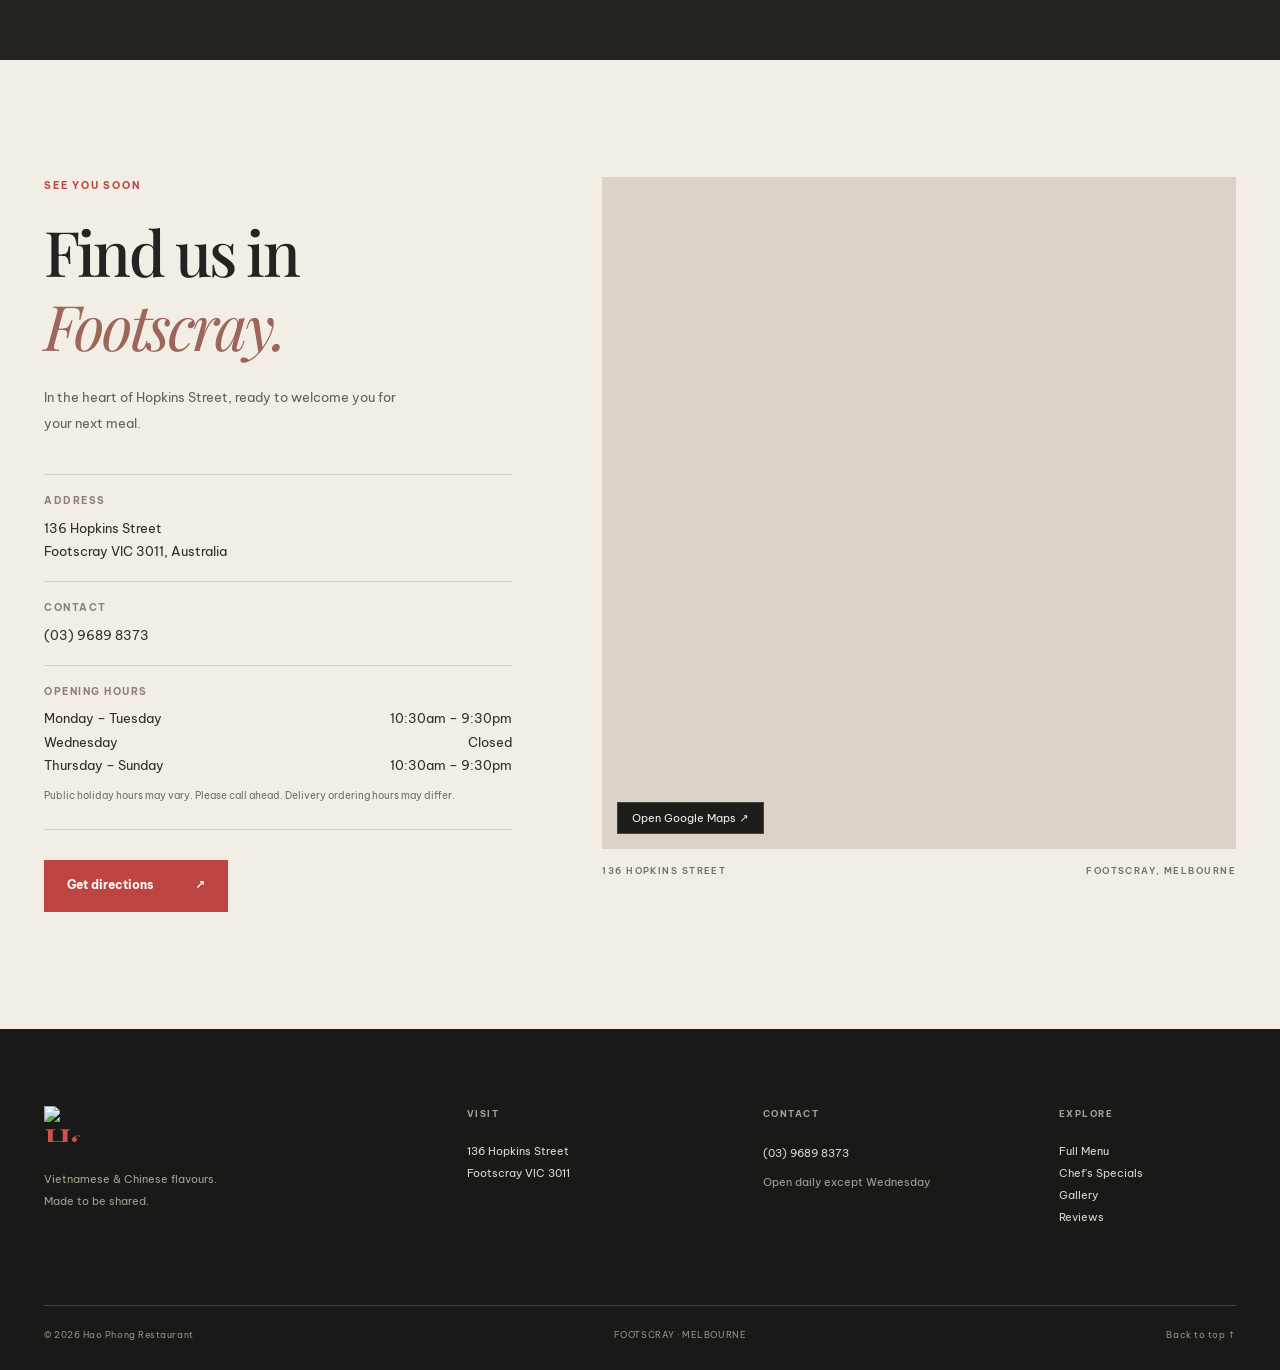
==== commit 46368795: "Add files via upload" ====
--- a/index.html
+++ b/index.html
@@ -15,7 +15,7 @@
 <link rel="preconnect" href="https://fonts.gstatic.com" crossorigin>
 <link href="https://fonts.googleapis.com/css2?family=Be+Vietnam+Pro:wght@400;500;600;700&family=Playfair+Display:wght@400;500;600;700&family=Noto+Sans+SC:wght@400;500&display=swap" rel="stylesheet">
 <link rel="preload" as="image" href="images/a.webp">
-<link rel="icon" href="assets/hao-phong-gold-favicon.png" type="image/png">
+<link rel="icon" href="assets/hao-phong-favicon.png" type="image/png">
 <link rel="stylesheet" href="styles.css">
 <script src="site-config.js" defer></script>
 <script src="menu-data.js" defer></script>
@@ -28,7 +28,7 @@
 <a class="skip-link" href="#main">Skip to content</a>
 <div class="announcement"><div class="container announcement-inner"><span>136 Hopkins St, Footscray VIC 3011</span><span>Open 10:30am–9:30pm · Closed Wednesdays</span><a href="tel:+61396898373">(03) 9689 8373</a></div></div>
 <header class="site-header" id="top"><div class="container header-inner">
-<a class="brand" href="index.html" aria-label="Hao Phong Restaurant home"><img class="brand-logo-image" src="assets/hao-phong-gold-approved.png" width="2048" height="682" alt="" decoding="async"></a>
+<a class="brand" href="index.html" aria-label="Hao Phong Restaurant home"><img class="brand-logo-image" src="assets/hao-phong-logo.png" width="2048" height="682" alt="Hao Phong Vietnamese and Chinese Restaurant logo" decoding="async"></a>
 <button id="mobileToggle" class="mobile-toggle" aria-label="Open navigation" aria-controls="mainNav" aria-expanded="false" type="button"><span></span><span></span><span></span></button>
 <nav class="main-nav" id="mainNav" aria-label="Main navigation"><a href="#specials">Chef's Specials</a><a href="menu.html">Full Menu</a><a href="#gallery">Gallery</a><a href="#reviews">Reviews</a><a href="#visit">Find Us</a></nav>
 <a class="header-call" href="tel:+61396898373">Call us <span aria-hidden="true">↗</span></a>
@@ -49,6 +49,6 @@
 <section class="section reviews-section" id="reviews" aria-labelledby="reviewsTitle"><div class="container"><div class="section-heading"><div><p class="eyebrow">WORDS FROM OUR GUESTS</p><h2 id="reviewsTitle">Around the <em>table.</em></h2></div><div class="heading-aside"><p>Selected summaries of public customer reviews. Each is linked to its original listing; these are not direct quotations.</p><div class="carousel-controls" id="reviewControls"><span id="reviewPosition" class="carousel-count" aria-live="polite"></span><button class="circle-arrow" id="reviewPrev" aria-label="Previous guest reviews" type="button">←</button><button class="circle-arrow" id="reviewNext" aria-label="Next guest reviews" type="button">→</button></div></div></div><div class="carousel-viewport" id="staticReviews"><div class="carousel-track review-track" id="reviewTrack" tabindex="0" aria-label="Customer review carousel"></div></div><div id="googleLiveReviews" class="google-live-panel" hidden aria-live="polite"></div><div class="section-end"><span>PUBLIC REVIEWS · SUMMARISED, NOT QUOTED</span><div class="review-links"><button type="button" class="underlined-link live-review-button" id="liveReviewsToggle" hidden>View live Google reviews ↗</button><a class="underlined-link" target="_blank" rel="noopener noreferrer" href="https://www.google.com/maps/search/?api=1&amp;query=Hao%20Phong%20Restaurant%20136%20Hopkins%20Street%20Footscray&amp;query_place_id=ChIJSXFuHJJd1moR5nXdBhNjEos">Read all reviews on Google Maps <span aria-hidden="true">↗</span></a></div></div></div></section>
 <section class="visit-section" id="visit" aria-labelledby="visitTitle"><div class="container visit-layout"><div class="visit-copy"><p class="eyebrow">SEE YOU SOON</p><h2 id="visitTitle">Find us in <em>Footscray.</em></h2><p class="visit-intro">In the heart of Hopkins Street, ready to welcome you for your next meal.</p><div class="visit-details"><div><small>ADDRESS</small><address>136 Hopkins Street<br>Footscray VIC 3011, Australia</address></div><div><small>CONTACT</small><a href="tel:+61396898373">(03) 9689 8373</a></div><div><small>OPENING HOURS</small><p>Monday – Tuesday <span>10:30am – 9:30pm</span></p><p>Wednesday <span>Closed</span></p><p>Thursday – Sunday <span>10:30am – 9:30pm</span></p><small class="hours-note">Public holiday hours may vary. Please call ahead. Delivery ordering hours may differ.</small></div></div><a class="button button-red" href="https://www.google.com/maps/search/?api=1&amp;query=Hao%20Phong%20Restaurant%20136%20Hopkins%20Street%20Footscray&amp;query_place_id=ChIJSXFuHJJd1moR5nXdBhNjEos" target="_blank" rel="noopener noreferrer">Get directions <span aria-hidden="true">↗</span></a></div><div class="map-column"><div class="map-wrap"><iframe title="Google map showing Hao Phong Restaurant, 136 Hopkins Street, Footscray" loading="lazy" referrerpolicy="no-referrer-when-downgrade" src="https://www.google.com/maps?q=Hao%20Phong%20Restaurant%20136%20Hopkins%20Street%20Footscray%20VIC%203011&amp;output=embed"></iframe><a class="map-open-link" href="https://www.google.com/maps/place/?q=place_id:ChIJSXFuHJJd1moR5nXdBhNjEos" target="_blank" rel="noopener noreferrer">Open Google Maps ↗</a></div><p>136 HOPKINS STREET <span>FOOTSCRAY, MELBOURNE</span></p></div></div></section>
 </main>
-<footer class="footer"><div class="container footer-main"><div class="footer-identity"><a href="index.html" class="footer-logo" aria-label="Hao Phong Restaurant home"><img class="footer-logo-image" src="assets/hao-phong-gold-approved.png" width="2048" height="682" alt="" loading="lazy" decoding="async"></a><p>Vietnamese & Chinese flavours.<br>Made to be shared.</p></div><div><small>VISIT</small><address>136 Hopkins Street<br>Footscray VIC 3011</address></div><div><small>CONTACT</small><a href="tel:+61396898373">(03) 9689 8373</a><p>Open daily except Wednesday</p></div><div class="footer-nav"><small>EXPLORE</small><a href="menu.html">Full Menu</a><a href="menu.html#chef-specials">Chef's Specials</a><a href="#gallery">Gallery</a><a href="#reviews">Reviews</a></div></div><div class="container footer-bottom"><span>© 2026 Hao Phong Restaurant</span><span>FOOTSCRAY · MELBOURNE</span><a href="#top">Back to top ↑</a></div></footer>
+<footer class="footer"><div class="container footer-main"><div class="footer-identity"><a href="index.html" class="footer-logo" aria-label="Hao Phong Restaurant home"><img class="footer-logo-image" src="assets/hao-phong-logo.png" width="2048" height="682" alt="Hao Phong Vietnamese and Chinese Restaurant logo" loading="lazy" decoding="async"></a><p>Vietnamese & Chinese flavours.<br>Made to be shared.</p></div><div><small>VISIT</small><address>136 Hopkins Street<br>Footscray VIC 3011</address></div><div><small>CONTACT</small><a href="tel:+61396898373">(03) 9689 8373</a><p>Open daily except Wednesday</p></div><div class="footer-nav"><small>EXPLORE</small><a href="menu.html">Full Menu</a><a href="menu.html#chef-specials">Chef's Specials</a><a href="#gallery">Gallery</a><a href="#reviews">Reviews</a></div></div><div class="container footer-bottom"><span>© 2026 Hao Phong Restaurant</span><span>FOOTSCRAY · MELBOURNE</span><a href="#top">Back to top ↑</a></div></footer>
 <a class="mobile-call" href="tel:+61396898373">Call Hao Phong <span>(03) 9689 8373 ↗</span></a>
 </body></html>
--- a/styles.css
+++ b/styles.css
@@ -67,3 +67,11 @@
   .footer-logo-image {width:min(320px, 100%);}
 }
 @media(max-width:370px) { .brand-logo-image {width:178px;} }
+
+/* Client-approved comparison: red-border / no-border original logo artwork.
+   No re-rendering, text replacement or font approximation. */
+.brand-logo-image{width:238px; height:auto; max-width:100%; object-fit:contain;}
+.footer-logo-image{width:310px; height:auto; max-width:100%; object-fit:contain;}
+@media(max-width:900px){.brand-logo-image{width:203px;}}
+@media(max-width:640px){.brand-logo-image{width:174px;}.footer-logo-image{width:min(285px,100%);}}
+@media(max-width:370px){.brand-logo-image{width:158px;}}
